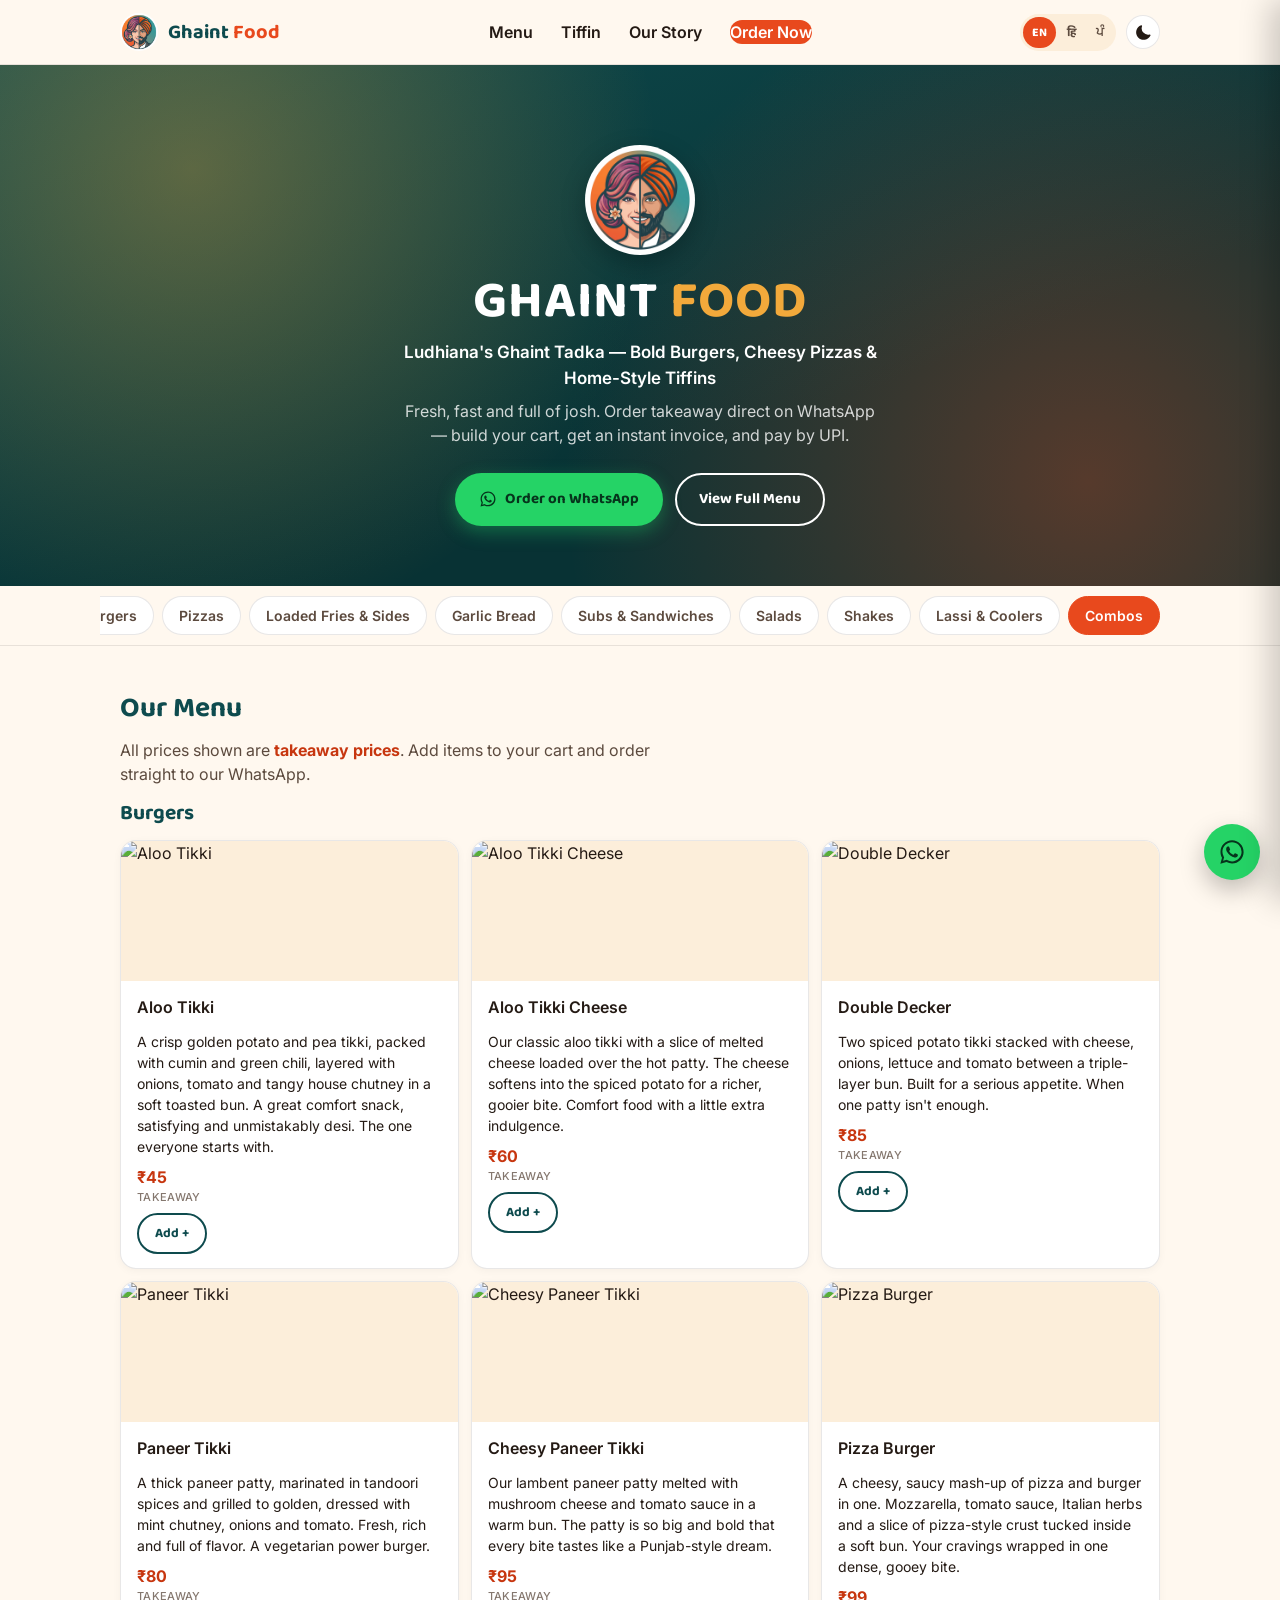
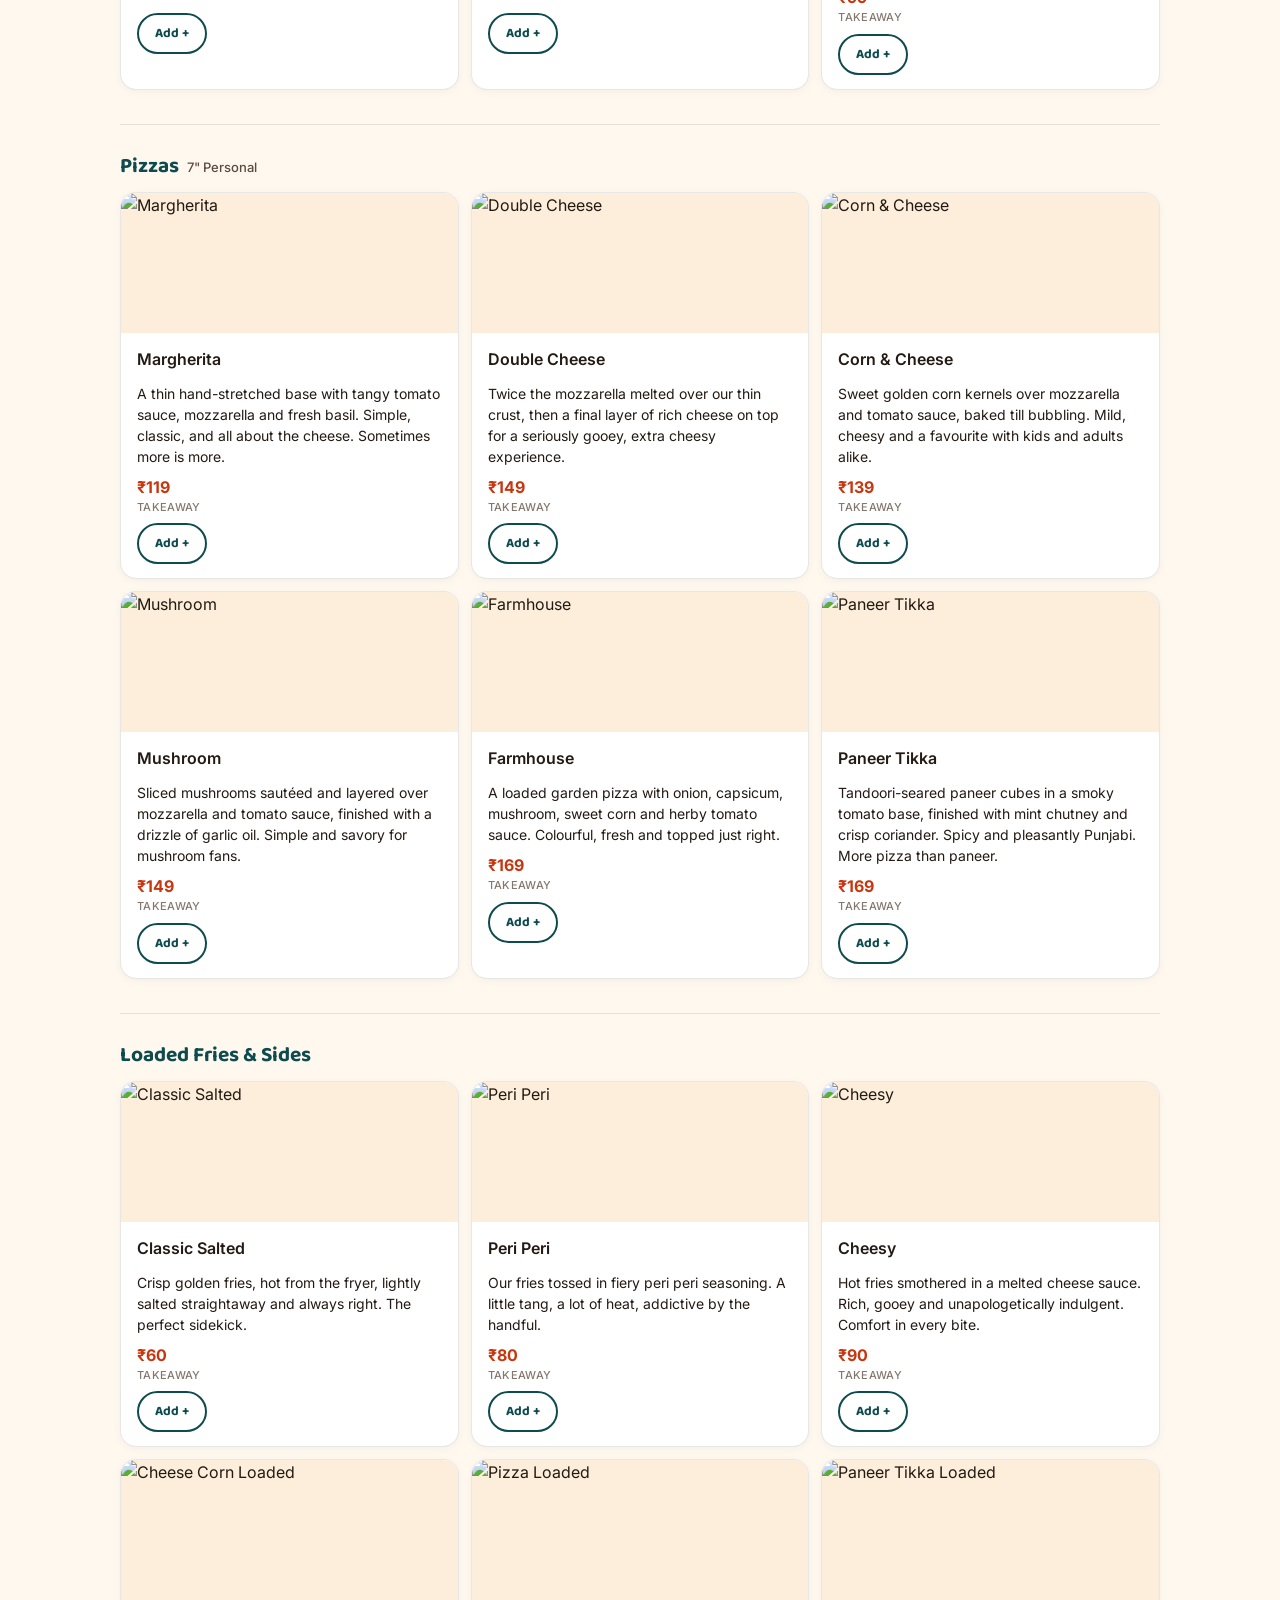
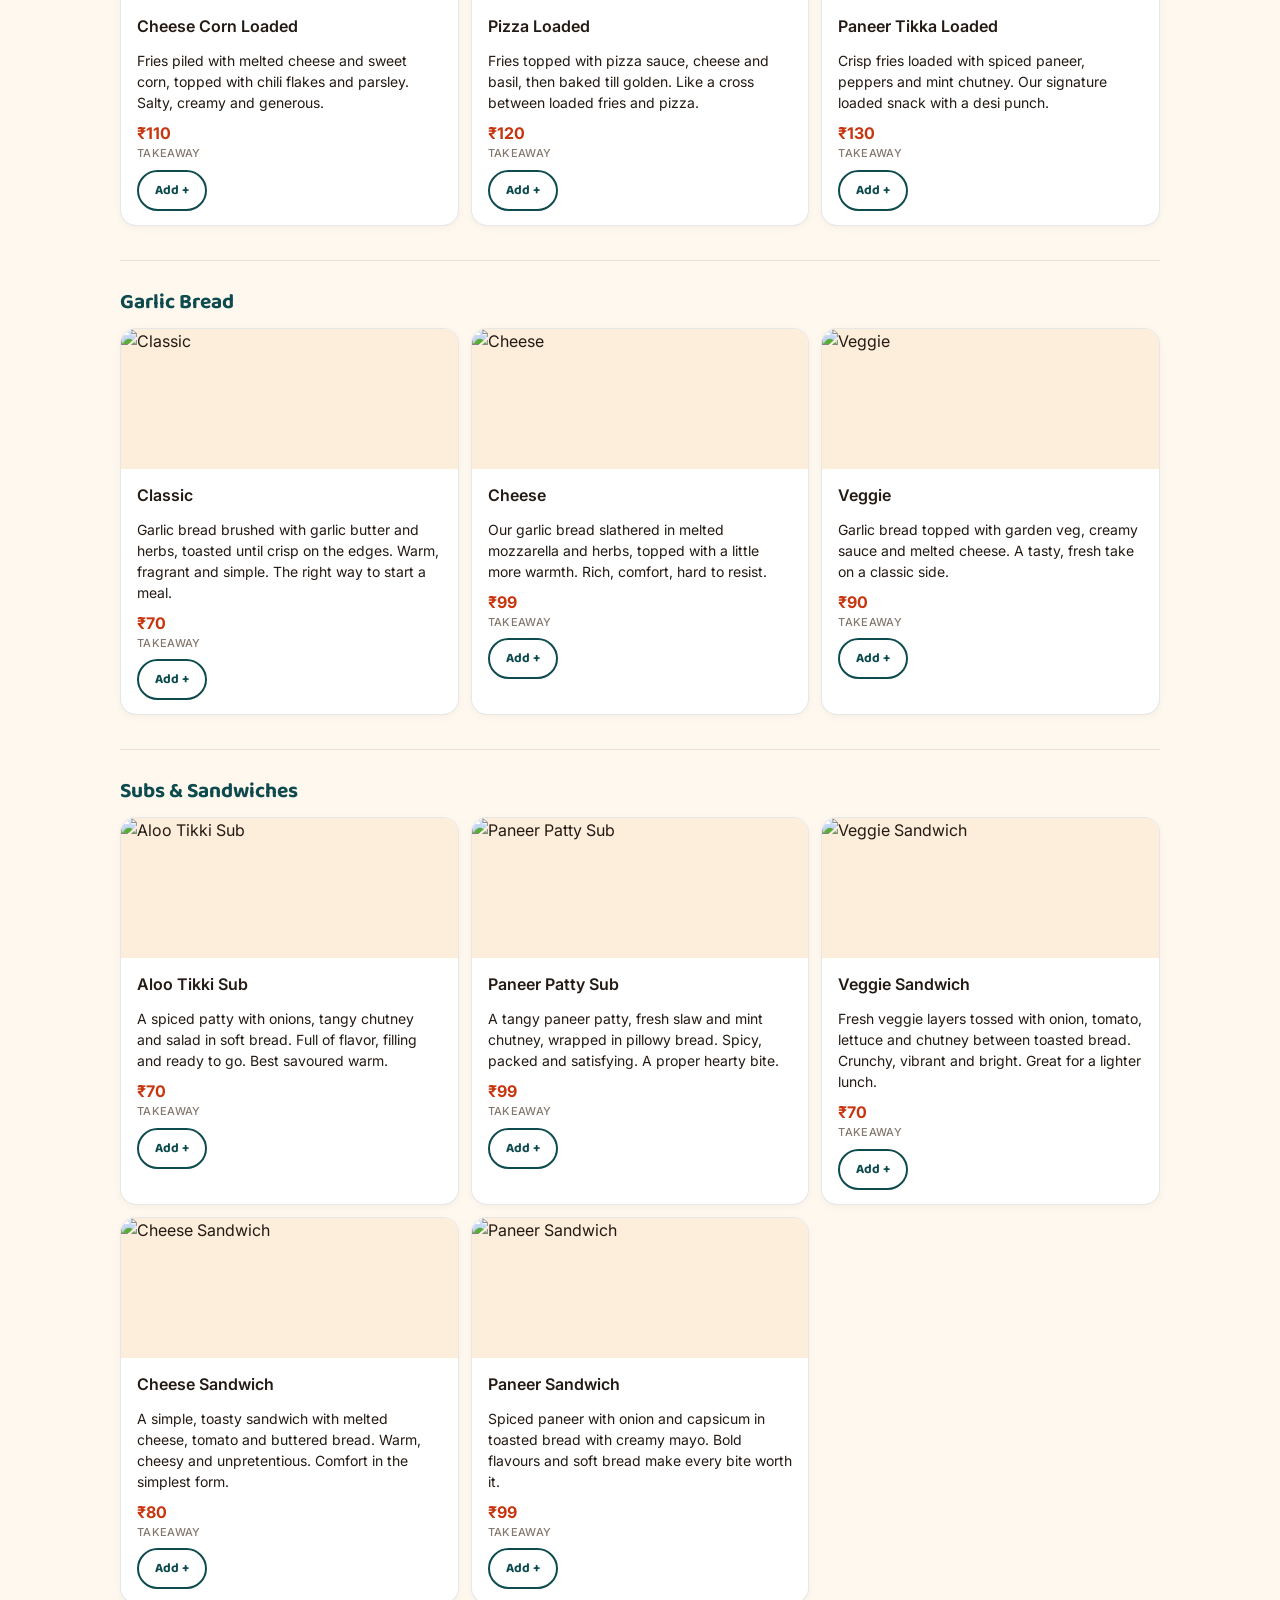
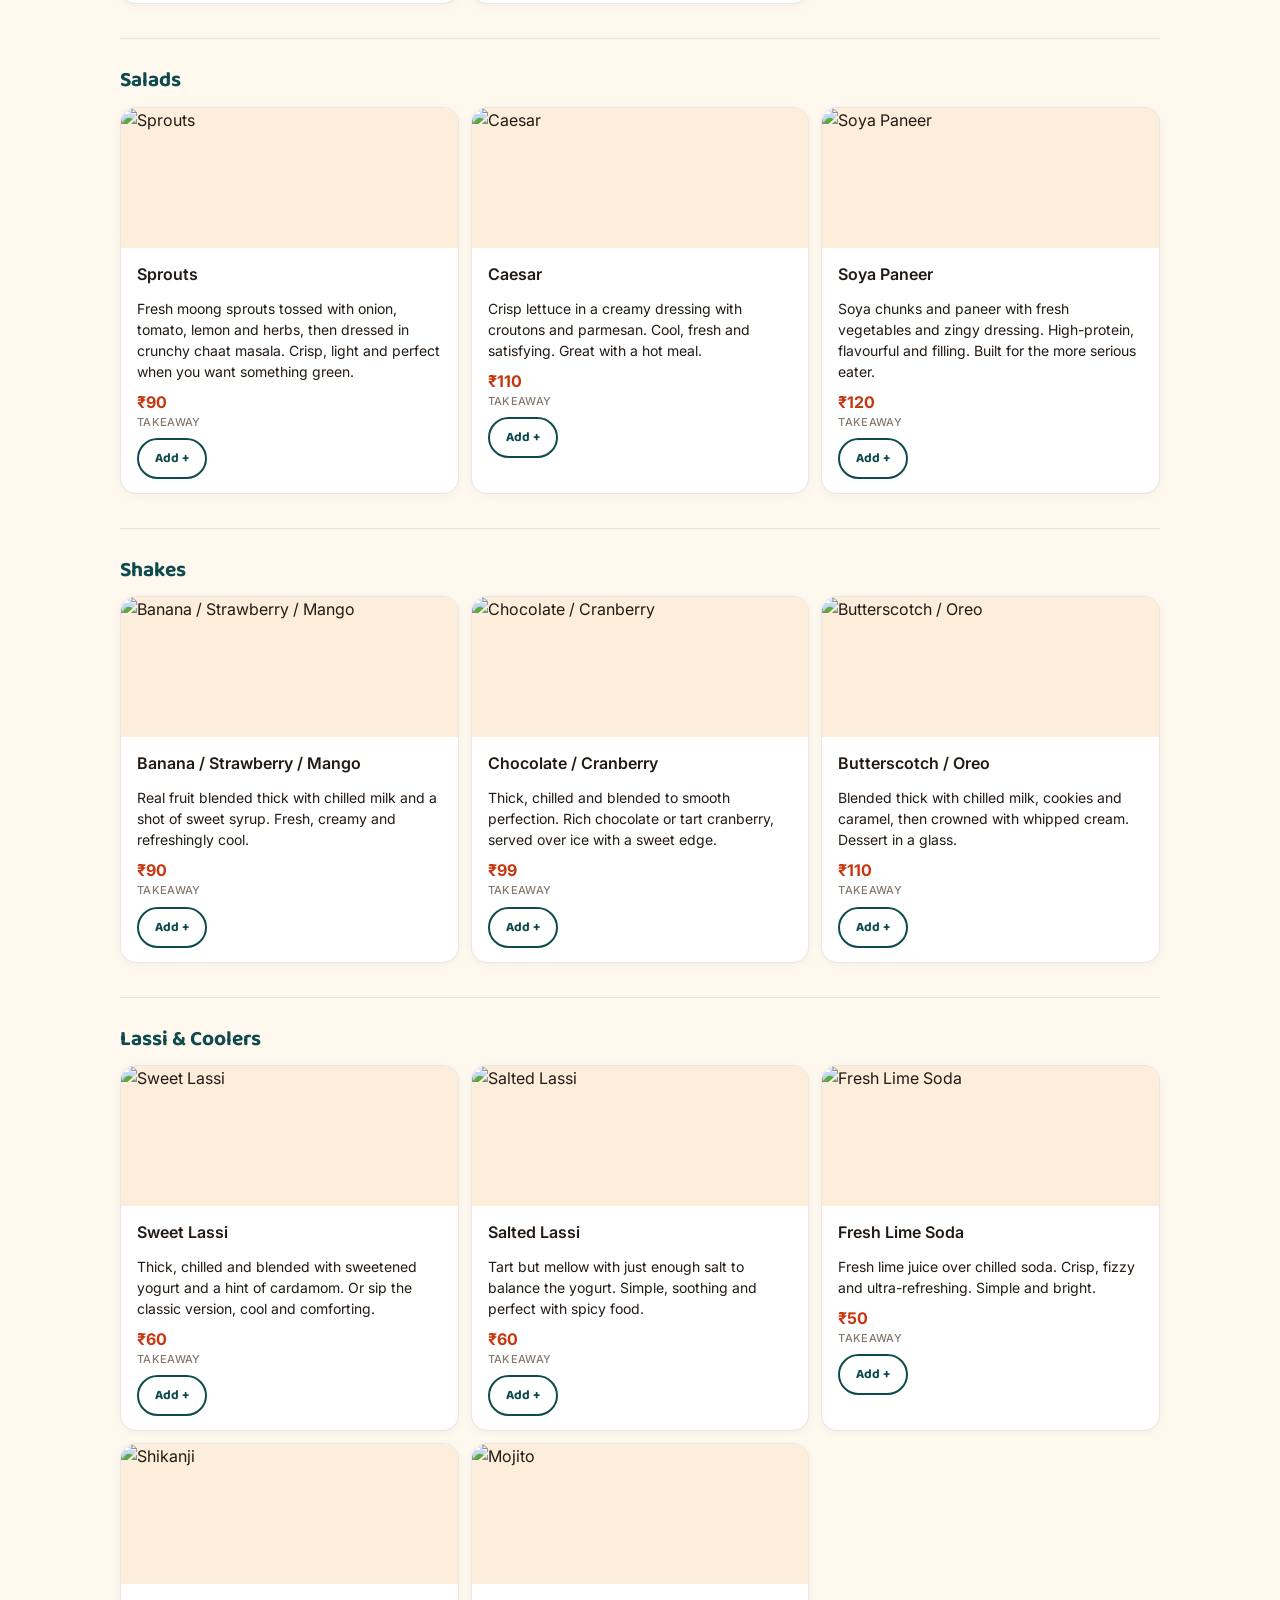
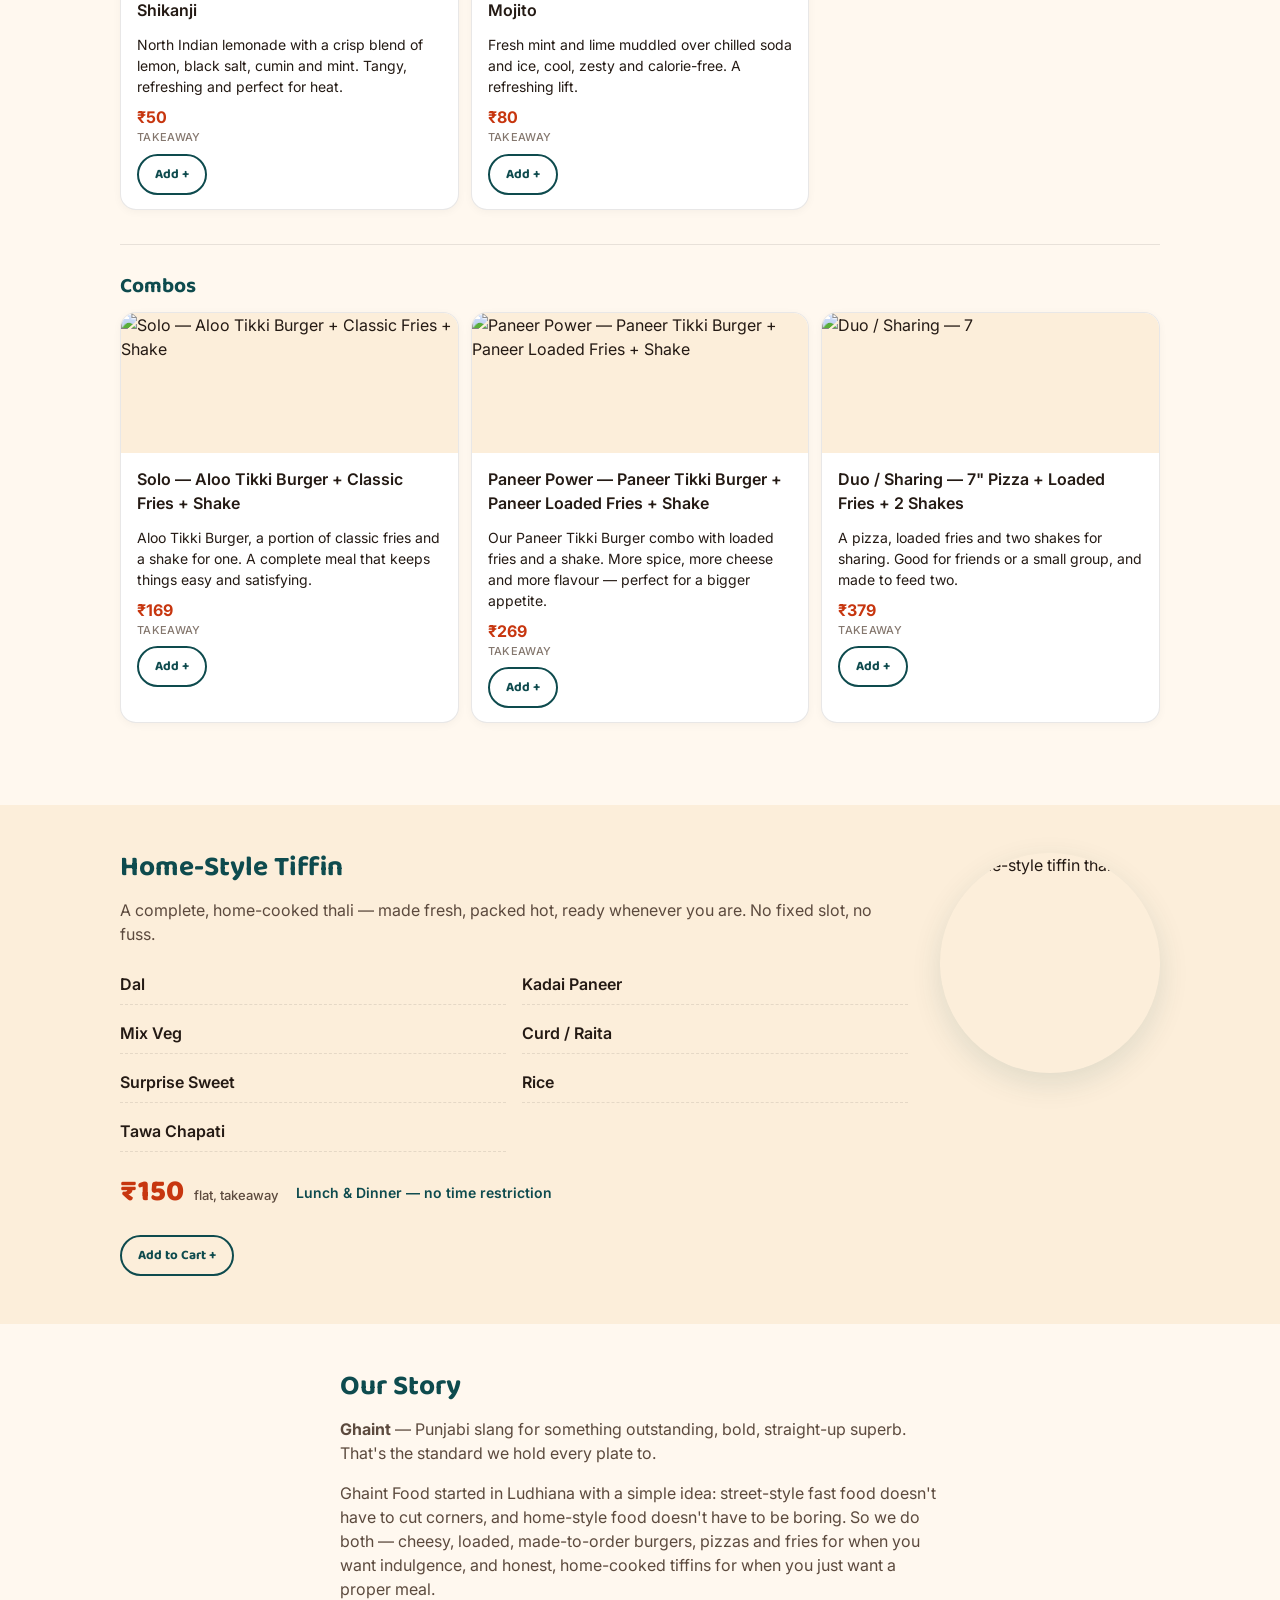
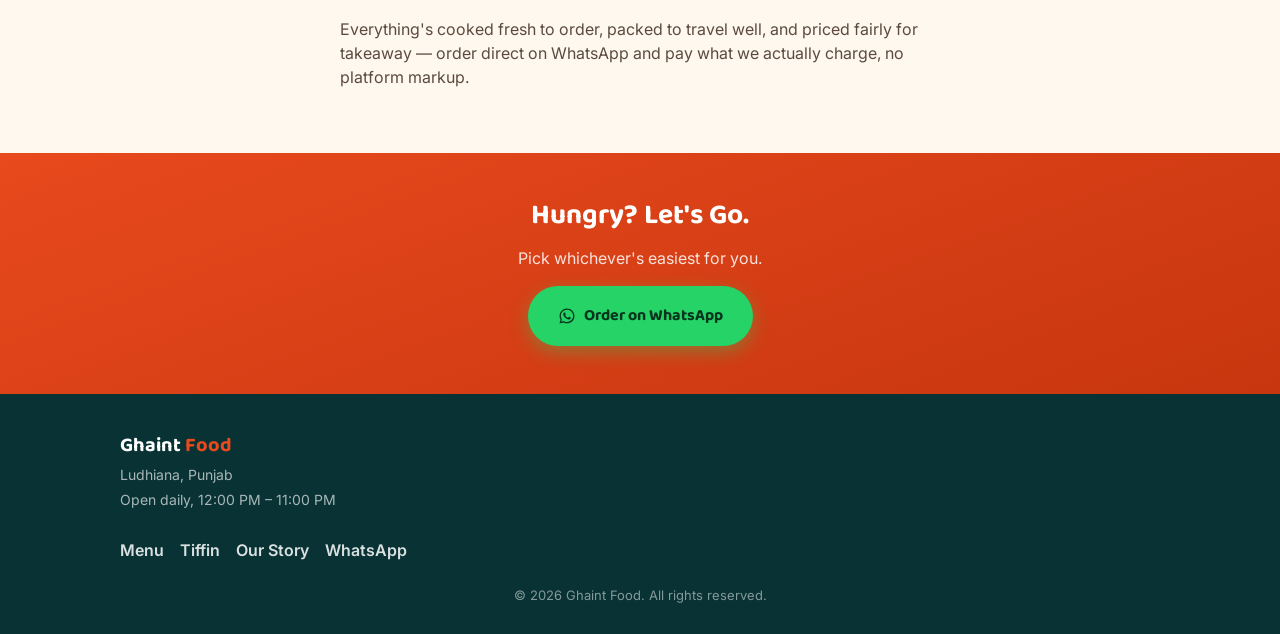
==== index.html @ 5a2b9688 "Update menu cards with descriptions and use logo.png for page logo/favicon" ====
<!DOCTYPE html>
<html lang="en">
<head>
<meta charset="UTF-8">
<meta name="viewport" content="width=device-width, initial-scale=1.0">
<title>Ghaint Food — Ludhiana's Ghaint Tadka | Burgers, Pizzas, Tiffins &amp; More</title>
<meta name="description" content="Ghaint Food, Ludhiana — bold burgers, cheesy pizzas, loaded fries and home-style tiffins. Order takeaway direct on WhatsApp.">
<meta name="theme-color" content="#0E4B4E">
<link rel="icon" type="image/png" href="assets/logo.png?v=20260704">
<link rel="shortcut icon" href="assets/logo.png?v=20260704">

<meta property="og:type" content="restaurant">
<meta property="og:title" content="Ghaint Food — Ludhiana's Ghaint Tadka">
<meta property="og:description" content="Bold burgers, cheesy pizzas, loaded fries &amp; home-style tiffins. Order takeaway direct on WhatsApp.">
<meta property="og:image" content="assets/logo.png">

<link rel="preconnect" href="https://fonts.googleapis.com">
<link rel="preconnect" href="https://fonts.gstatic.com" crossorigin>
<link href="https://fonts.googleapis.com/css2?family=Baloo+2:wght@500;700;800&family=Inter:wght@400;500;600;700&display=swap" rel="stylesheet">

<link rel="stylesheet" href="css/styles.css">

<script type="application/ld+json">
{
  "@context": "https://schema.org",
  "@type": "FastFoodRestaurant",
  "name": "Ghaint Food",
  "servesCuisine": ["Fast Food", "Indian", "Punjabi"],
  "priceRange": "₹₹",
  "telephone": "+919914829511",
  "address": {
    "@type": "PostalAddress",
    "addressLocality": "Ludhiana",
    "addressRegion": "Punjab",
    "addressCountry": "IN"
  }
}
</script>
</head>
<body>

<a class="skip-link" href="#main" data-i18n="skip_link">Skip to content</a>

<header class="site-header">
  <div class="container nav-inner">
    <a href="#top" class="brand js-logo">
      <img src="assets/logo.png" alt="Ghaint Food" class="brand-logo js-logo-img">
      <span class="brand-fallback">G</span>
      <span class="brand-name">Ghaint <em>Food</em></span>
    </a>

    <div class="site-actions">
      <div class="lang-switch" id="langSwitch" role="group" data-i18n-aria="lang_switch_aria" aria-label="Language">
        <button type="button" class="lang-btn" data-lang="en">EN</button>
        <button type="button" class="lang-btn" data-lang="hi">हि</button>
        <button type="button" class="lang-btn" data-lang="pa">ਪੰ</button>
      </div>
      <button type="button" class="theme-toggle" id="themeToggle" aria-label="Switch to dark theme" aria-pressed="false">
        <svg class="icon-sun" viewBox="0 0 24 24" aria-hidden="true"><path fill="currentColor" d="M12 4.5a1 1 0 0 1-1-1V2a1 1 0 1 1 2 0v1.5a1 1 0 0 1-1 1zm0 15a1 1 0 0 1 1 1V22a1 1 0 1 1-2 0v-1.5a1 1 0 0 1 1-1zm9-7.5a1 1 0 0 1-1 1h-1.5a1 1 0 1 1 0-2H20a1 1 0 0 1 1 1zM4.5 12a1 1 0 0 1-1 1H2a1 1 0 1 1 0-2h1.5a1 1 0 0 1 1 1zm13.02-6.53a1 1 0 0 1 0 1.41l-1.06 1.06a1 1 0 1 1-1.41-1.41l1.06-1.06a1 1 0 0 1 1.41 0zM8.46 17.46a1 1 0 0 1 0 1.42l-1.06 1.06a1 1 0 1 1-1.42-1.42l1.06-1.06a1 1 0 0 1 1.42 0zm9.06 1.42a1 1 0 0 1-1.42 0l-1.06-1.06a1 1 0 1 1 1.42-1.42l1.06 1.06a1 1 0 0 1 0 1.42zM7.4 6.53a1 1 0 0 1-1.41 0L4.93 5.47a1 1 0 0 1 1.41-1.41L7.4 5.11a1 1 0 0 1 0 1.42zM12 7a5 5 0 1 1 0 10 5 5 0 0 1 0-10z"/></svg>
        <svg class="icon-moon" viewBox="0 0 24 24" aria-hidden="true"><path fill="currentColor" d="M20.7 15.3a8.5 8.5 0 0 1-10-11 1 1 0 0 0-1.2-1.3A10 10 0 1 0 22 16.5a1 1 0 0 0-1.3-1.2z"/></svg>
      </button>
    </div>

    <button class="nav-toggle" id="navToggle" data-i18n-aria="aria_toggle_menu" aria-label="Toggle menu" aria-expanded="false" aria-controls="siteNav">
      <span></span><span></span><span></span>
    </button>

    <nav class="site-nav" id="siteNav">
      <a href="#menu" data-i18n="nav_menu">Menu</a>
      <a href="#tiffin" data-i18n="nav_tiffin">Tiffin</a>
      <a href="#about" data-i18n="nav_about">Our Story</a>
      <a href="#order" class="nav-cta" data-i18n="nav_order">Order Now</a>
    </nav>
  </div>
</header>

<main id="main">

  <section class="hero" id="top">
    <div class="hero-decor" aria-hidden="true"></div>
    <div class="container hero-inner">
      <div class="hero-logo js-logo">
        <img src="assets/logo.png" alt="Ghaint Food" class="js-logo-img">
        <span class="brand-fallback">G</span>
      </div>
      <h1>GHAINT <span>FOOD</span></h1>
      <p class="tagline" data-i18n="hero_tagline">Ludhiana's Ghaint Tadka — Bold Burgers, Cheesy Pizzas &amp; Home-Style Tiffins</p>
      <p class="hero-sub" data-i18n="hero_sub">Fresh, fast and full of josh. Order takeaway direct on WhatsApp — build your cart, get an instant invoice, and pay by UPI.</p>

      <div class="hero-ctas">
        <a class="btn btn-whatsapp" data-order="whatsapp" href="#">
          <svg viewBox="0 0 24 24" class="icon" aria-hidden="true"><path fill="currentColor" d="M12.04 2C6.58 2 2.13 6.45 2.13 11.91c0 1.75.46 3.45 1.32 4.95L2 22l5.29-1.39a9.9 9.9 0 0 0 4.75 1.21h.01c5.46 0 9.91-4.45 9.91-9.91C21.96 6.45 17.5 2 12.04 2zm0 18.06h-.01a8.2 8.2 0 0 1-4.18-1.14l-.3-.18-3.14.82.84-3.06-.2-.32a8.15 8.15 0 0 1-1.26-4.36c0-4.52 3.68-8.2 8.21-8.2 2.19 0 4.25.86 5.8 2.4a8.14 8.14 0 0 1 2.4 5.8c0 4.52-3.68 8.24-8.16 8.24zm4.5-6.14c-.25-.12-1.47-.72-1.7-.81-.23-.08-.39-.12-.56.13-.17.25-.64.81-.78.97-.14.17-.29.19-.53.06-.25-.12-1.04-.38-1.99-1.22-.73-.65-1.23-1.46-1.37-1.71-.14-.25-.02-.38.11-.51.11-.11.25-.29.37-.43.12-.15.16-.25.25-.42.08-.17.04-.31-.02-.44-.06-.12-.56-1.34-.76-1.83-.2-.48-.4-.42-.56-.42-.14-.01-.31-.01-.48-.01a.92.92 0 0 0-.67.31c-.23.25-.87.85-.87 2.08 0 1.22.89 2.4 1.02 2.57.12.17 1.75 2.67 4.24 3.75.59.25 1.05.4 1.41.52.59.19 1.13.16 1.55.1.47-.07 1.47-.6 1.68-1.18.21-.58.21-1.08.14-1.18-.06-.11-.23-.17-.48-.29z"/></svg>
          <span data-i18n="btn_order_whatsapp">Order on WhatsApp</span>
        </a>
        <a class="btn btn-outline" href="#menu" data-i18n="btn_view_menu">View Full Menu</a>
      </div>
    </div>
  </section>

  <nav class="category-nav" aria-label="Menu categories">
    <div class="container category-nav-inner" id="categoryChips"></div>
  </nav>

  <section class="menu-section" id="menu">
    <div class="container">
      <h2 class="section-title" data-i18n="menu_title">Our Menu</h2>
      <p class="section-sub" data-i18n-html="menu_sub_html">All prices shown are <strong>takeaway prices</strong>. Add items to your cart and order straight to our WhatsApp.</p>
      <div id="menuCategories"></div>
    </div>
  </section>

  <section class="tiffin-section" id="tiffin">
    <div class="container tiffin-inner">
      <div class="tiffin-copy">
        <h2 class="section-title" data-i18n="tiffin_title">Home-Style Tiffin</h2>
        <p data-i18n="tiffin_desc">A complete, home-cooked thali — made fresh, packed hot, ready whenever you are. No fixed slot, no fuss.</p>
        <ul class="tiffin-list" id="tiffinList"></ul>
        <div class="tiffin-meta">
          <div class="tiffin-price"><span id="tiffinPrice"></span> <small data-i18n="tiffin_flat_takeaway">flat, takeaway</small></div>
          <div class="tiffin-availability" id="tiffinAvailability"></div>
        </div>
        <div class="cart-controls" data-id="tiffin-thali">
          <button class="cart-add-btn" data-id="tiffin-thali" data-i18n="label_add_tiffin">Add to Cart +</button>
          <div class="cart-stepper" hidden>
            <button class="stepper-btn" data-action="dec" data-id="tiffin-thali" data-i18n-aria="aria_decrease" aria-label="Decrease quantity">−</button>
            <span class="stepper-qty" data-qty-for="tiffin-thali">0</span>
            <button class="stepper-btn" data-action="inc" data-id="tiffin-thali" data-i18n-aria="aria_increase" aria-label="Increase quantity">+</button>
          </div>
        </div>
      </div>
      <div class="tiffin-visual">
        <img src="" alt="Home-style tiffin thali" id="tiffinImage">
      </div>
    </div>
  </section>

  <section class="about-section" id="about">
    <div class="container about-inner">
      <h2 class="section-title" data-i18n="about_title">Our Story</h2>
      <p data-i18n-html="about_p1_html"><strong>Ghaint</strong> — Punjabi slang for something outstanding, bold, straight-up superb. That's the standard we hold every plate to.</p>
      <p data-i18n="about_p2">Ghaint Food started in Ludhiana with a simple idea: street-style fast food doesn't have to cut corners, and home-style food doesn't have to be boring. So we do both — cheesy, loaded, made-to-order burgers, pizzas and fries for when you want indulgence, and honest, home-cooked tiffins for when you just want a proper meal.</p>
      <p data-i18n="about_p3">Everything's cooked fresh to order, packed to travel well, and priced fairly for takeaway — order direct on WhatsApp and pay what we actually charge, no platform markup.</p>
    </div>
  </section>

  <section class="order-banner" id="order">
    <div class="container order-banner-inner">
      <h2 class="section-title light" data-i18n="order_banner_title">Hungry? Let's Go.</h2>
      <p data-i18n="order_banner_sub">Pick whichever's easiest for you.</p>
      <div class="order-buttons">
        <a class="btn btn-whatsapp btn-lg" data-order="whatsapp" href="#">
          <svg viewBox="0 0 24 24" class="icon" aria-hidden="true"><path fill="currentColor" d="M12.04 2C6.58 2 2.13 6.45 2.13 11.91c0 1.75.46 3.45 1.32 4.95L2 22l5.29-1.39a9.9 9.9 0 0 0 4.75 1.21h.01c5.46 0 9.91-4.45 9.91-9.91C21.96 6.45 17.5 2 12.04 2zm0 18.06h-.01a8.2 8.2 0 0 1-4.18-1.14l-.3-.18-3.14.82.84-3.06-.2-.32a8.15 8.15 0 0 1-1.26-4.36c0-4.52 3.68-8.2 8.21-8.2 2.19 0 4.25.86 5.8 2.4a8.14 8.14 0 0 1 2.4 5.8c0 4.52-3.68 8.24-8.16 8.24zm4.5-6.14c-.25-.12-1.47-.72-1.7-.81-.23-.08-.39-.12-.56.13-.17.25-.64.81-.78.97-.14.17-.29.19-.53.06-.25-.12-1.04-.38-1.99-1.22-.73-.65-1.23-1.46-1.37-1.71-.14-.25-.02-.38.11-.51.11-.11.25-.29.37-.43.12-.15.16-.25.25-.42.08-.17.04-.31-.02-.44-.06-.12-.56-1.34-.76-1.83-.2-.48-.4-.42-.56-.42-.14-.01-.31-.01-.48-.01a.92.92 0 0 0-.67.31c-.23.25-.87.85-.87 2.08 0 1.22.89 2.4 1.02 2.57.12.17 1.75 2.67 4.24 3.75.59.25 1.05.4 1.41.52.59.19 1.13.16 1.55.1.47-.07 1.47-.6 1.68-1.18.21-.58.21-1.08.14-1.18-.06-.11-.23-.17-.48-.29z"/></svg>
          <span data-i18n="btn_order_whatsapp">Order on WhatsApp</span>
        </a>
      </div>
    </div>
  </section>

</main>

<footer class="site-footer">
  <div class="container footer-inner">
    <div class="footer-brand">
      <span class="brand-name">Ghaint <em>Food</em></span>
      <p>Ludhiana, Punjab <!-- TODO: add exact address --></p>
      <p data-i18n="footer_hours">Open daily, 12:00 PM – 11:00 PM <!-- TODO: confirm hours --></p>
    </div>
    <div class="footer-links">
      <a href="#menu" data-i18n="nav_menu">Menu</a>
      <a href="#tiffin" data-i18n="nav_tiffin">Tiffin</a>
      <a href="#about" data-i18n="nav_about">Our Story</a>
      <a data-order="whatsapp" href="#">WhatsApp</a>
    </div>
  </div>
  <p class="footer-copy">© <span id="year"></span> Ghaint Food. <span data-i18n="footer_copy_rights">All rights reserved.</span></p>
</footer>

<a class="fab-whatsapp" data-order="whatsapp" href="#" data-i18n-aria="btn_order_whatsapp" aria-label="Order on WhatsApp">
  <svg viewBox="0 0 24 24" class="icon" aria-hidden="true"><path fill="currentColor" d="M12.04 2C6.58 2 2.13 6.45 2.13 11.91c0 1.75.46 3.45 1.32 4.95L2 22l5.29-1.39a9.9 9.9 0 0 0 4.75 1.21h.01c5.46 0 9.91-4.45 9.91-9.91C21.96 6.45 17.5 2 12.04 2zm0 18.06h-.01a8.2 8.2 0 0 1-4.18-1.14l-.3-.18-3.14.82.84-3.06-.2-.32a8.15 8.15 0 0 1-1.26-4.36c0-4.52 3.68-8.2 8.21-8.2 2.19 0 4.25.86 5.8 2.4a8.14 8.14 0 0 1 2.4 5.8c0 4.52-3.68 8.24-8.16 8.24zm4.5-6.14c-.25-.12-1.47-.72-1.7-.81-.23-.08-.39-.12-.56.13-.17.25-.64.81-.78.97-.14.17-.29.19-.53.06-.25-.12-1.04-.38-1.99-1.22-.73-.65-1.23-1.46-1.37-1.71-.14-.25-.02-.38.11-.51.11-.11.25-.29.37-.43.12-.15.16-.25.25-.42.08-.17.04-.31-.02-.44-.06-.12-.56-1.34-.76-1.83-.2-.48-.4-.42-.56-.42-.14-.01-.31-.01-.48-.01a.92.92 0 0 0-.67.31c-.23.25-.87.85-.87 2.08 0 1.22.89 2.4 1.02 2.57.12.17 1.75 2.67 4.24 3.75.59.25 1.05.4 1.41.52.59.19 1.13.16 1.55.1.47-.07 1.47-.6 1.68-1.18.21-.58.21-1.08.14-1.18-.06-.11-.23-.17-.48-.29z"/></svg>
</a>

<button class="cart-fab" id="cartFab" hidden data-i18n-aria="aria_view_cart" aria-label="View your cart">
  <svg viewBox="0 0 24 24" class="icon" aria-hidden="true"><path fill="currentColor" d="M7 4h-2a1 1 0 0 0 0 2h1.2l2.24 9.6A2 2 0 0 0 10.4 17h7.2a2 2 0 0 0 1.96-1.6l1.36-6.8a1 1 0 0 0-.98-1.2H7.44l-.34-1.44A1 1 0 0 0 6.13 5H5m5 15a1.5 1.5 0 1 1 0-3 1.5 1.5 0 0 1 0 3zm7 0a1.5 1.5 0 1 1 0-3 1.5 1.5 0 0 1 0 3z"/></svg>
  <span class="cart-fab-badge" id="cartFabBadge">0</span>
</button>

<div class="cart-overlay" id="cartOverlay" hidden></div>
<aside class="cart-drawer" id="cartDrawer" aria-hidden="true" data-i18n-aria="cart_title" aria-label="Your order">
  <div class="cart-drawer-header">
    <h3 data-i18n="cart_title">Your Order</h3>
    <button class="cart-close" id="cartClose" data-i18n-aria="aria_close_cart" aria-label="Close cart">&times;</button>
  </div>
  <div class="cart-drawer-body" id="cartItems">
    <p class="cart-empty" id="cartEmpty" data-i18n="cart_empty">Your cart is empty. Add items from the menu to get started.</p>
  </div>
  <div class="cart-drawer-footer">
    <div class="cart-total-row"><span data-i18n="cart_total_label">Total Payable</span><strong id="cartTotal">₹0</strong></div>
    <a class="btn btn-whatsapp btn-lg" id="cartWhatsappBtn" href="#" target="_blank" rel="noopener" data-i18n="cart_send_whatsapp">Send Order on WhatsApp</a>
    <a class="btn btn-upi btn-lg" id="cartUpiBtn" href="#">Pay via UPI</a>
    <p class="cart-note" data-i18n="cart_note">After sending your order on WhatsApp, tap "Pay via UPI" to complete payment for the exact amount, then send us a screenshot of the payment confirmation in the same chat.</p>
  </div>
</aside>

<script src="js/i18n.js"></script>
<script src="js/menu-data.js"></script>
<script src="js/main.js"></script>
</body>
</html>
---- css/styles.css ----
:root {
  --bg: #FFF8EF;
  --bg-alt: #FCEEDA;
  --surface: #FFFFFF;
  --ink: #241A14;
  --ink-soft: #5C4A3E;
  --teal: #0E4B4E;
  --teal-dark: #083234;
  --teal-light: #1E7C7F;
  --chili: #E8491D;
  --chili-dark: #C7360F;
  --gold: #F2A93B;
  --border: rgba(36, 26, 20, 0.1);
  --shadow: 0 10px 30px rgba(14, 75, 78, 0.12);
  --radius: 16px;
  --font-display: "Baloo 2", system-ui, sans-serif;
  --font-body: "Inter", system-ui, sans-serif;

  /* Fixed brand colors that must never shift between themes (hero/order-banner gradients, header scrim). */
  --header-bg: rgba(255, 248, 239, 0.92);
  --hero-from: #0E4B4E;
  --order-banner-end: #C7360F;
  --card-shadow: 0 2px 8px rgba(36, 26, 20, 0.04);
}

/* Dark theme: follows system preference by default, or the visitor's explicit toggle (saved in a cookie). */
@media (prefers-color-scheme: dark) {
  :root:not([data-theme="light"]) {
    --bg: #14100B;
    --bg-alt: #1D1712;
    --surface: #221B15;
    --ink: #F3EAE0;
    --ink-soft: #C9BBAA;
    --teal: #4FC3C6;
    --chili-dark: #FF7A4D;
    --border: rgba(255, 255, 255, 0.14);
    --shadow: 0 10px 30px rgba(0, 0, 0, 0.5);
    --header-bg: rgba(20, 16, 11, 0.88);
    --card-shadow: 0 2px 8px rgba(0, 0, 0, 0.35);
  }
}
:root[data-theme="dark"] {
  --bg: #14100B;
  --bg-alt: #1D1712;
  --surface: #221B15;
  --ink: #F3EAE0;
  --ink-soft: #C9BBAA;
  --teal: #4FC3C6;
  --chili-dark: #FF7A4D;
  --border: rgba(255, 255, 255, 0.14);
  --shadow: 0 10px 30px rgba(0, 0, 0, 0.5);
  --header-bg: rgba(20, 16, 11, 0.88);
  --card-shadow: 0 2px 8px rgba(0, 0, 0, 0.35);
}

* { box-sizing: border-box; }
html { scroll-behavior: smooth; }
body {
  margin: 0;
  background: var(--bg);
  color: var(--ink);
  font-family: var(--font-body);
  line-height: 1.5;
  -webkit-font-smoothing: antialiased;
}
h1, h2, h3 { font-family: var(--font-display); margin: 0 0 .5em; line-height: 1.1; }
p { margin: 0 0 1em; color: var(--ink-soft); }
a { color: inherit; text-decoration: none; }
ul { padding: 0; margin: 0; list-style: none; }
img { max-width: 100%; display: block; }

.container {
  width: 100%;
  max-width: 1080px;
  margin: 0 auto;
  padding: 0 20px;
}

.skip-link {
  position: absolute;
  left: -999px;
  top: 0;
  background: var(--teal);
  color: #fff;
  padding: 10px 16px;
  z-index: 999;
}
.skip-link:focus { left: 12px; top: 12px; }

/* Buttons */
.btn {
  display: inline-flex;
  align-items: center;
  gap: 8px;
  justify-content: center;
  padding: 13px 22px;
  border-radius: 999px;
  font-family: var(--font-display);
  font-weight: 700;
  font-size: 15px;
  white-space: nowrap;
  border: 2px solid transparent;
  transition: transform .15s ease, box-shadow .15s ease, opacity .15s ease;
}
.btn:active { transform: scale(0.97); }
.btn .icon { width: 18px; height: 18px; }
.btn-whatsapp { background: #25D366; color: #06341c; box-shadow: 0 6px 18px rgba(37, 211, 102, 0.35); }
.btn-outline { background: transparent; border-color: var(--surface); color: var(--surface); }
.btn-upi { background: var(--gold); color: var(--teal-dark); box-shadow: 0 6px 18px rgba(242, 169, 59, 0.35); }
.btn-lg { padding: 16px 28px; font-size: 16px; }
.btn.is-disabled { opacity: .5; cursor: not-allowed; pointer-events: none; }

/* Header */
.site-header {
  position: sticky;
  top: 0;
  z-index: 50;
  background: var(--header-bg);
  backdrop-filter: blur(6px);
  border-bottom: 1px solid var(--border);
}
.nav-inner {
  display: flex;
  align-items: center;
  justify-content: space-between;
  height: 64px;
}
.brand { display: flex; align-items: center; gap: 10px; }
.brand-logo { width: 38px; height: 38px; border-radius: 50%; object-fit: cover; }
.brand-fallback {
  display: none;
  width: 38px; height: 38px;
  border-radius: 50%;
  background: linear-gradient(135deg, var(--chili) 50%, var(--teal) 50%);
  color: #fff;
  font-family: var(--font-display);
  font-weight: 700;
  align-items: center;
  justify-content: center;
}
.js-logo.logo-fallback .brand-logo,
.js-logo.logo-fallback img { display: none; }
.js-logo.logo-fallback .brand-fallback { display: flex; }
.brand-name { font-family: var(--font-display); font-weight: 700; font-size: 20px; color: var(--teal); }
.brand-name em { font-style: normal; color: var(--chili); }

.nav-toggle {
  display: flex;
  flex-direction: column;
  gap: 5px;
  background: none;
  border: none;
  padding: 6px;
  cursor: pointer;
}
.nav-toggle span { width: 24px; height: 2px; background: var(--ink); border-radius: 2px; }

/* Header actions: language switch + theme toggle */
.site-actions { display: flex; align-items: center; gap: 10px; }

.lang-switch { display: flex; gap: 2px; background: var(--bg-alt); border-radius: 999px; padding: 3px; }
.lang-btn {
  border: none;
  background: transparent;
  color: var(--ink-soft);
  font-family: var(--font-display);
  font-weight: 700;
  font-size: 12px;
  padding: 6px 9px;
  border-radius: 999px;
  cursor: pointer;
}
.lang-btn.is-active { background: var(--chili); color: #fff; }

.theme-toggle {
  width: 34px;
  height: 34px;
  flex-shrink: 0;
  border-radius: 50%;
  border: 1px solid var(--border);
  background: var(--surface);
  color: var(--ink);
  display: flex;
  align-items: center;
  justify-content: center;
  cursor: pointer;
  padding: 0;
}
.theme-toggle .icon-sun,
.theme-toggle .icon-moon { width: 18px; height: 18px; }
.theme-toggle .icon-sun { display: none; }
.theme-toggle .icon-moon { display: block; }
:root[data-theme="dark"] .theme-toggle .icon-sun { display: block; }
:root[data-theme="dark"] .theme-toggle .icon-moon { display: none; }
@media (prefers-color-scheme: dark) {
  :root:not([data-theme="light"]) .theme-toggle .icon-sun { display: block; }
  :root:not([data-theme="light"]) .theme-toggle .icon-moon { display: none; }
}

.site-nav {
  position: fixed;
  top: 64px;
  left: 0;
  right: 0;
  background: var(--surface);
  display: flex;
  flex-direction: column;
  padding: 10px 20px 20px;
  gap: 4px;
  transform: translateY(-8px);
  opacity: 0;
  pointer-events: none;
  transition: opacity .18s ease, transform .18s ease;
  border-bottom: 1px solid var(--border);
}
.site-nav.is-open { opacity: 1; transform: translateY(0); pointer-events: auto; }
.site-nav a { padding: 12px 6px; font-weight: 600; border-bottom: 1px solid var(--border); }
.site-nav a:last-child { border-bottom: none; }
.nav-cta { color: var(--chili) !important; }

/* Hero */
.hero {
  position: relative;
  overflow: hidden;
  background: linear-gradient(160deg, var(--hero-from) 0%, var(--teal-dark) 65%);
  color: #fff;
  padding: 56px 0 44px;
  text-align: center;
}
.hero-decor {
  position: absolute;
  inset: 0;
  background:
    radial-gradient(circle at 15% 20%, rgba(242, 169, 59, 0.35), transparent 40%),
    radial-gradient(circle at 85% 80%, rgba(232, 73, 29, 0.35), transparent 45%);
  pointer-events: none;
}
.hero-inner { position: relative; display: flex; flex-direction: column; align-items: center; }
.hero-logo { width: 110px; height: 110px; margin-bottom: 18px; }
.hero-logo img, .hero-logo .brand-fallback { width: 110px; height: 110px; border-radius: 50%; box-shadow: 0 8px 24px rgba(0,0,0,0.25); }
.hero-logo .brand-fallback { display: none; font-size: 44px; }
.hero-logo.logo-fallback img { display: none; }
.hero-logo.logo-fallback .brand-fallback { display: flex; align-items: center; justify-content: center; }

.hero h1 {
  font-size: 42px;
  letter-spacing: 1px;
  margin-bottom: 10px;
}
.hero h1 span { color: var(--gold); }
.tagline { color: #fff; font-size: 17px; font-weight: 600; max-width: 520px; margin: 0 auto 8px; }
.hero-sub { color: rgba(255,255,255,0.8); max-width: 480px; margin: 0 auto 26px; }
.hero-ctas { display: flex; flex-direction: column; gap: 12px; width: 100%; max-width: 340px; }

/* Category nav */
.category-nav {
  position: sticky;
  top: 64px;
  z-index: 40;
  background: var(--bg);
  border-bottom: 1px solid var(--border);
  padding: 10px 0;
}
.category-nav-inner {
  display: flex;
  gap: 8px;
  overflow-x: auto;
  scrollbar-width: none;
}
.category-nav-inner::-webkit-scrollbar { display: none; }
.chip {
  flex: 0 0 auto;
  padding: 8px 16px;
  border-radius: 999px;
  background: var(--surface);
  border: 1px solid var(--border);
  font-weight: 600;
  font-size: 14px;
  color: var(--ink-soft);
}
.chip.is-active { background: var(--chili); color: #fff; border-color: var(--chili); }

/* Sections */
.section-title { font-size: 28px; color: var(--teal); }
.section-title.light { color: #fff; }
.section-sub { max-width: 560px; }
.section-sub strong { color: var(--chili-dark); }
.section-sub span { color: var(--teal); }

.menu-section { padding: 48px 0; }
.menu-category { margin-bottom: 34px; }
.menu-category h3 { font-size: 21px; color: var(--teal); display: flex; align-items: baseline; gap: 8px; }
.category-note { font-family: var(--font-body); font-size: 13px; font-weight: 500; color: var(--ink-soft); }
.menu-divider { border: none; border-top: 1px solid var(--border); margin: 30px 0; }

.menu-grid { display: grid; grid-template-columns: 1fr; gap: 12px; margin-top: 14px; }
.menu-card {
  background: var(--surface);
  border: 1px solid var(--border);
  border-radius: var(--radius);
  overflow: hidden;
  display: flex;
  flex-direction: column;
  box-shadow: var(--card-shadow);
}
.menu-card-img { width: 100%; height: 140px; object-fit: cover; background: var(--bg-alt); }
.menu-card-body { padding: 14px 16px; display: flex; flex-direction: column; gap: 8px; }
.menu-card-name { font-weight: 600; }
.menu-card-description { color: var(--ink-muted); font-size: 14px; line-height: 1.5; margin-top: 4px; }
.menu-card-price { color: var(--chili-dark); font-weight: 700; }
.menu-card-price small { display: block; font-weight: 500; font-size: 11px; text-transform: uppercase; letter-spacing: .03em; opacity: .75; color: var(--ink-soft); }

/* Cart add / stepper controls (used on menu cards, tiffin, and the cart drawer) */
.cart-add-btn {
  border: 2px solid var(--teal);
  background: transparent;
  color: var(--teal);
  font-family: var(--font-display);
  font-weight: 700;
  border-radius: 999px;
  padding: 8px 16px;
  cursor: pointer;
  align-self: flex-start;
}
.cart-add-btn:hover { background: var(--teal); color: #fff; }
.cart-stepper[hidden] { display: none; }
.cart-stepper {
  display: inline-flex;
  align-items: center;
  gap: 12px;
  background: var(--bg-alt);
  border-radius: 999px;
  padding: 4px 6px;
  align-self: flex-start;
}
.stepper-btn {
  width: 28px;
  height: 28px;
  border-radius: 50%;
  border: none;
  background: var(--teal);
  color: #fff;
  font-size: 16px;
  font-weight: 700;
  cursor: pointer;
  display: flex;
  align-items: center;
  justify-content: center;
}
.stepper-qty { font-weight: 700; min-width: 16px; text-align: center; }

/* Tiffin */
.tiffin-section { background: var(--bg-alt); padding: 48px 0; }
.tiffin-inner { display: flex; flex-direction: column; gap: 32px; align-items: center; }
.tiffin-list { display: grid; grid-template-columns: 1fr 1fr; gap: 8px 16px; margin: 18px 0; }
.tiffin-list li { padding: 8px 0; border-bottom: 1px dashed var(--border); font-weight: 600; }
.tiffin-meta { display: flex; align-items: center; gap: 18px; margin-bottom: 20px; }
.tiffin-price { font-family: var(--font-display); font-size: 30px; font-weight: 800; color: var(--chili-dark); }
.tiffin-price small { font-family: var(--font-body); font-size: 13px; font-weight: 500; color: var(--ink-soft); margin-left: 4px; }
.tiffin-availability { font-weight: 600; color: var(--teal); font-size: 14px; }
.tiffin-copy .cart-controls { margin-top: 4px; }

.tiffin-visual { width: 220px; height: 220px; flex-shrink: 0; border-radius: 50%; overflow: hidden; box-shadow: var(--shadow); }
.tiffin-visual img { width: 100%; height: 100%; object-fit: cover; }

/* About */
.about-section { padding: 48px 0; }
.about-inner { max-width: 640px; }
.about-inner p { font-size: 16px; }

/* Order banner */
.order-banner { background: linear-gradient(160deg, var(--chili) 0%, var(--order-banner-end) 100%); color: #fff; padding: 48px 0; text-align: center; }
.order-banner p { color: rgba(255,255,255,0.85); }
.order-buttons { display: flex; flex-direction: column; gap: 12px; align-items: center; }
.order-buttons .btn { width: 100%; max-width: 320px; }

/* Footer */
.site-footer { background: var(--teal-dark); color: rgba(255,255,255,0.85); padding: 36px 0 16px; }
.footer-inner { display: flex; flex-direction: column; gap: 24px; }
.footer-brand .brand-name { color: #fff; }
.footer-brand p { color: rgba(255,255,255,0.65); margin: 4px 0; font-size: 14px; }
.footer-links { display: flex; flex-wrap: wrap; gap: 16px; font-weight: 600; }
.footer-copy { text-align: center; font-size: 13px; color: rgba(255,255,255,0.5); margin-top: 24px; }

/* Floating WhatsApp button */
.fab-whatsapp {
  position: fixed;
  bottom: 20px;
  right: 20px;
  width: 56px;
  height: 56px;
  border-radius: 50%;
  background: #25D366;
  color: #06341c;
  display: flex;
  align-items: center;
  justify-content: center;
  box-shadow: 0 10px 24px rgba(0,0,0,0.25);
  z-index: 60;
}
.fab-whatsapp .icon { width: 28px; height: 28px; }

/* Cart floating button */
.cart-fab[hidden] { display: none; }
.cart-fab {
  position: fixed;
  bottom: 88px;
  right: 20px;
  width: 56px;
  height: 56px;
  border-radius: 50%;
  background: var(--chili);
  color: #fff;
  border: none;
  display: flex;
  align-items: center;
  justify-content: center;
  box-shadow: 0 10px 24px rgba(0,0,0,0.25);
  z-index: 60;
  cursor: pointer;
}
.cart-fab .icon { width: 26px; height: 26px; }
.cart-fab-badge {
  position: absolute;
  top: -4px;
  right: -4px;
  background: var(--gold);
  color: var(--teal-dark);
  font-family: var(--font-display);
  font-weight: 800;
  font-size: 12px;
  min-width: 20px;
  height: 20px;
  border-radius: 999px;
  display: flex;
  align-items: center;
  justify-content: center;
  padding: 0 4px;
  border: 2px solid var(--bg);
}

/* Cart drawer */
.cart-overlay {
  position: fixed;
  inset: 0;
  background: rgba(8, 50, 52, 0.55);
  z-index: 70;
}
.cart-drawer {
  position: fixed;
  top: 0;
  right: 0;
  bottom: 0;
  width: 100%;
  max-width: 400px;
  background: var(--surface);
  z-index: 80;
  display: flex;
  flex-direction: column;
  transform: translateX(100%);
  transition: transform .25s ease;
  box-shadow: -10px 0 30px rgba(0,0,0,0.2);
}
.cart-drawer.is-open { transform: translateX(0); }
.cart-drawer-header {
  display: flex;
  align-items: center;
  justify-content: space-between;
  padding: 18px 20px;
  border-bottom: 1px solid var(--border);
}
.cart-drawer-header h3 { margin: 0; color: var(--teal); }
.cart-close {
  background: none;
  border: none;
  font-size: 26px;
  line-height: 1;
  cursor: pointer;
  color: var(--ink-soft);
  padding: 4px 8px;
}
.cart-drawer-body { flex: 1; overflow-y: auto; padding: 12px 20px; }
.cart-empty { color: var(--ink-soft); text-align: center; margin-top: 24px; }
.cart-row {
  display: grid;
  grid-template-columns: 1fr auto auto auto;
  align-items: center;
  gap: 10px;
  padding: 12px 0;
  border-bottom: 1px solid var(--border);
}
.cart-row-name { font-weight: 600; font-size: 14px; }
.cart-row-unit { font-size: 12px; color: var(--ink-soft); }
.cart-row-total { font-weight: 700; color: var(--chili-dark); font-size: 14px; }
.cart-row-remove {
  background: none;
  border: none;
  font-size: 20px;
  line-height: 1;
  color: var(--ink-soft);
  cursor: pointer;
  padding: 4px;
}
.cart-drawer-footer { padding: 16px 20px 20px; border-top: 1px solid var(--border); display: flex; flex-direction: column; gap: 10px; }
.cart-total-row { display: flex; justify-content: space-between; align-items: baseline; font-family: var(--font-display); }
.cart-total-row strong { font-size: 22px; color: var(--chili-dark); }
.cart-drawer-footer .btn { width: 100%; }
.cart-note { font-size: 12px; margin: 0; color: var(--ink-soft); }

/* Tablet+ */
@media (min-width: 640px) {
  .hero-ctas, .order-buttons .btn { max-width: none; width: auto; }
  .hero-ctas { flex-direction: row; }
  .hero h1 { font-size: 52px; }
  .menu-grid { grid-template-columns: 1fr 1fr; }
  .order-buttons { flex-direction: row; justify-content: center; }
  .tiffin-inner { flex-direction: row; align-items: flex-start; text-align: left; }
  .about-inner { text-align: left; }
}

/* Desktop */
@media (min-width: 1024px) {
  .nav-toggle { display: none; }
  .site-nav {
    position: static;
    flex-direction: row;
    align-items: center;
    padding: 0;
    background: transparent;
    opacity: 1;
    transform: none;
    pointer-events: auto;
    border-bottom: none;
    gap: 28px;
  }
  .site-nav a { border-bottom: none; padding: 0; }
  .nav-cta {
    background: var(--chili);
    color: #fff !important;
    padding: 10px 20px;
    border-radius: 999px;
  }
  .site-nav { order: 1; }
  .site-actions { order: 2; }
  .menu-grid { grid-template-columns: 1fr 1fr 1fr; }
  .hero { padding: 80px 0 60px; }
}
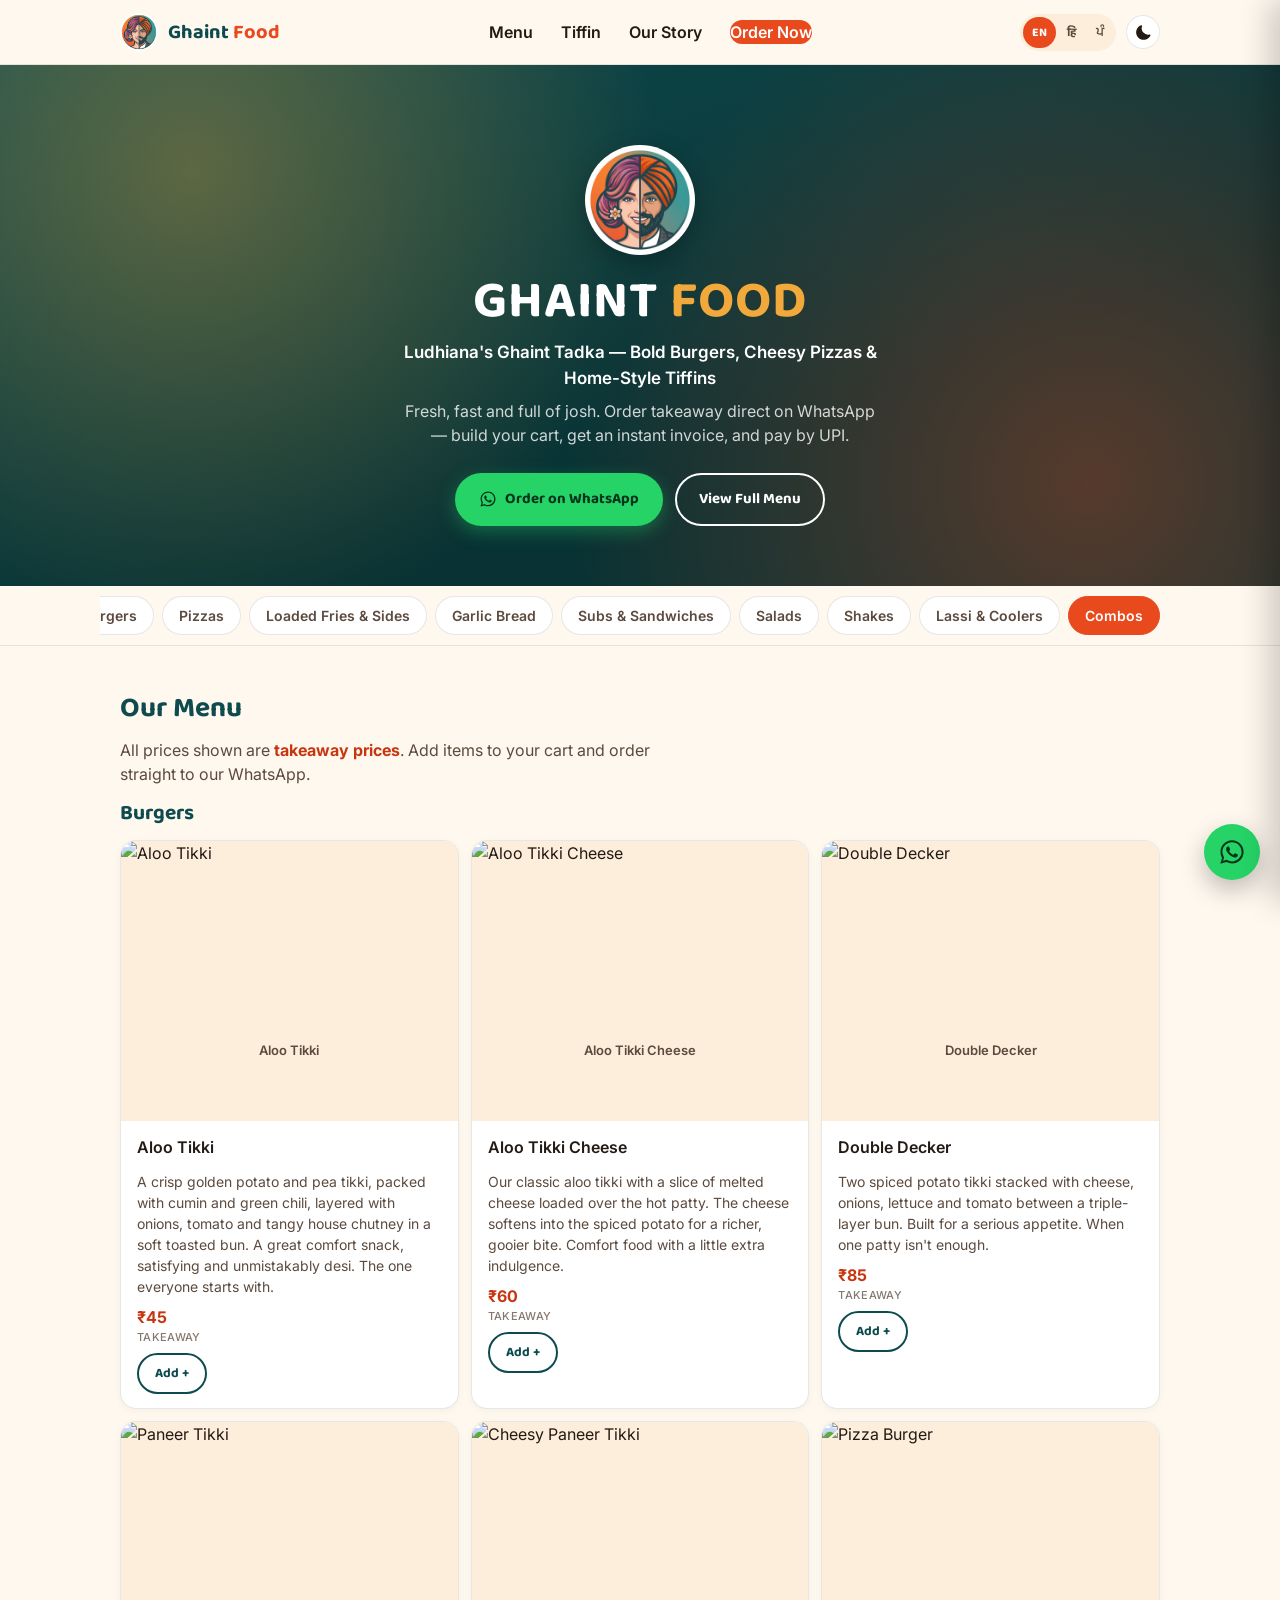
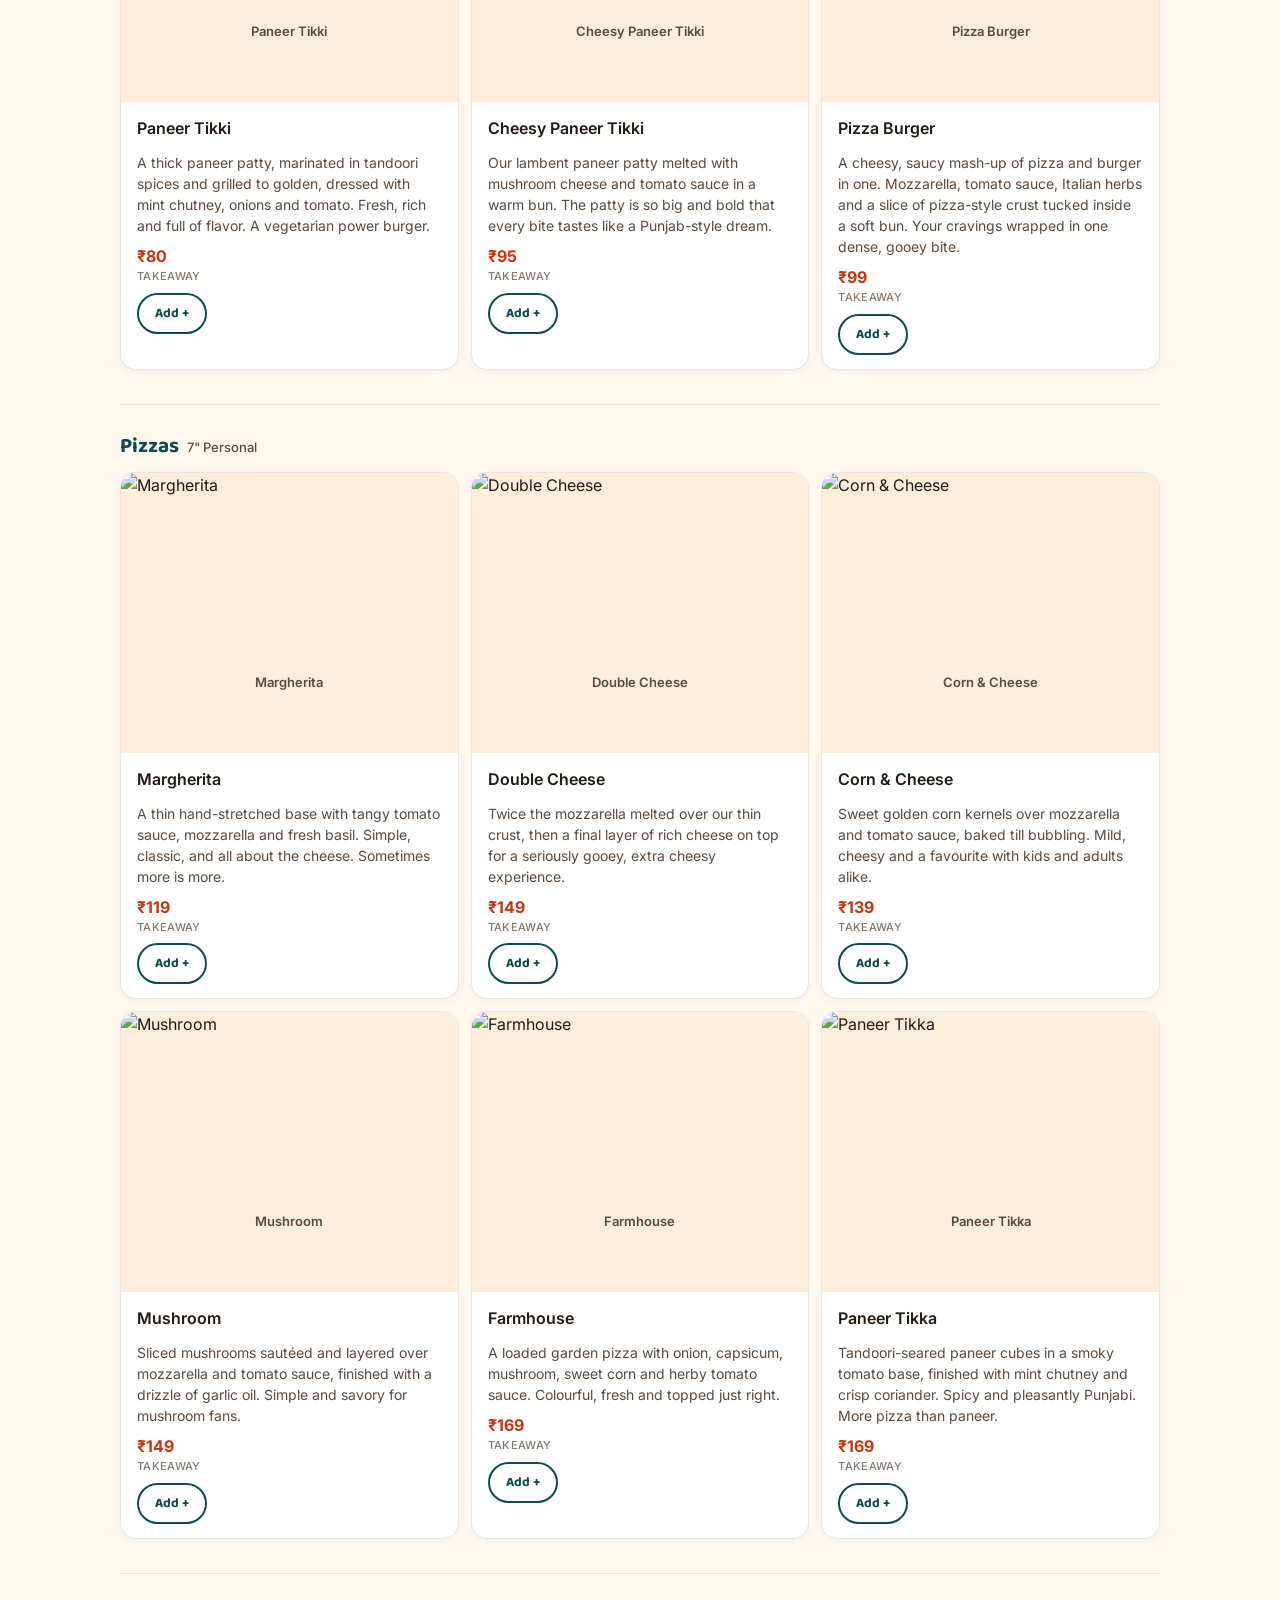
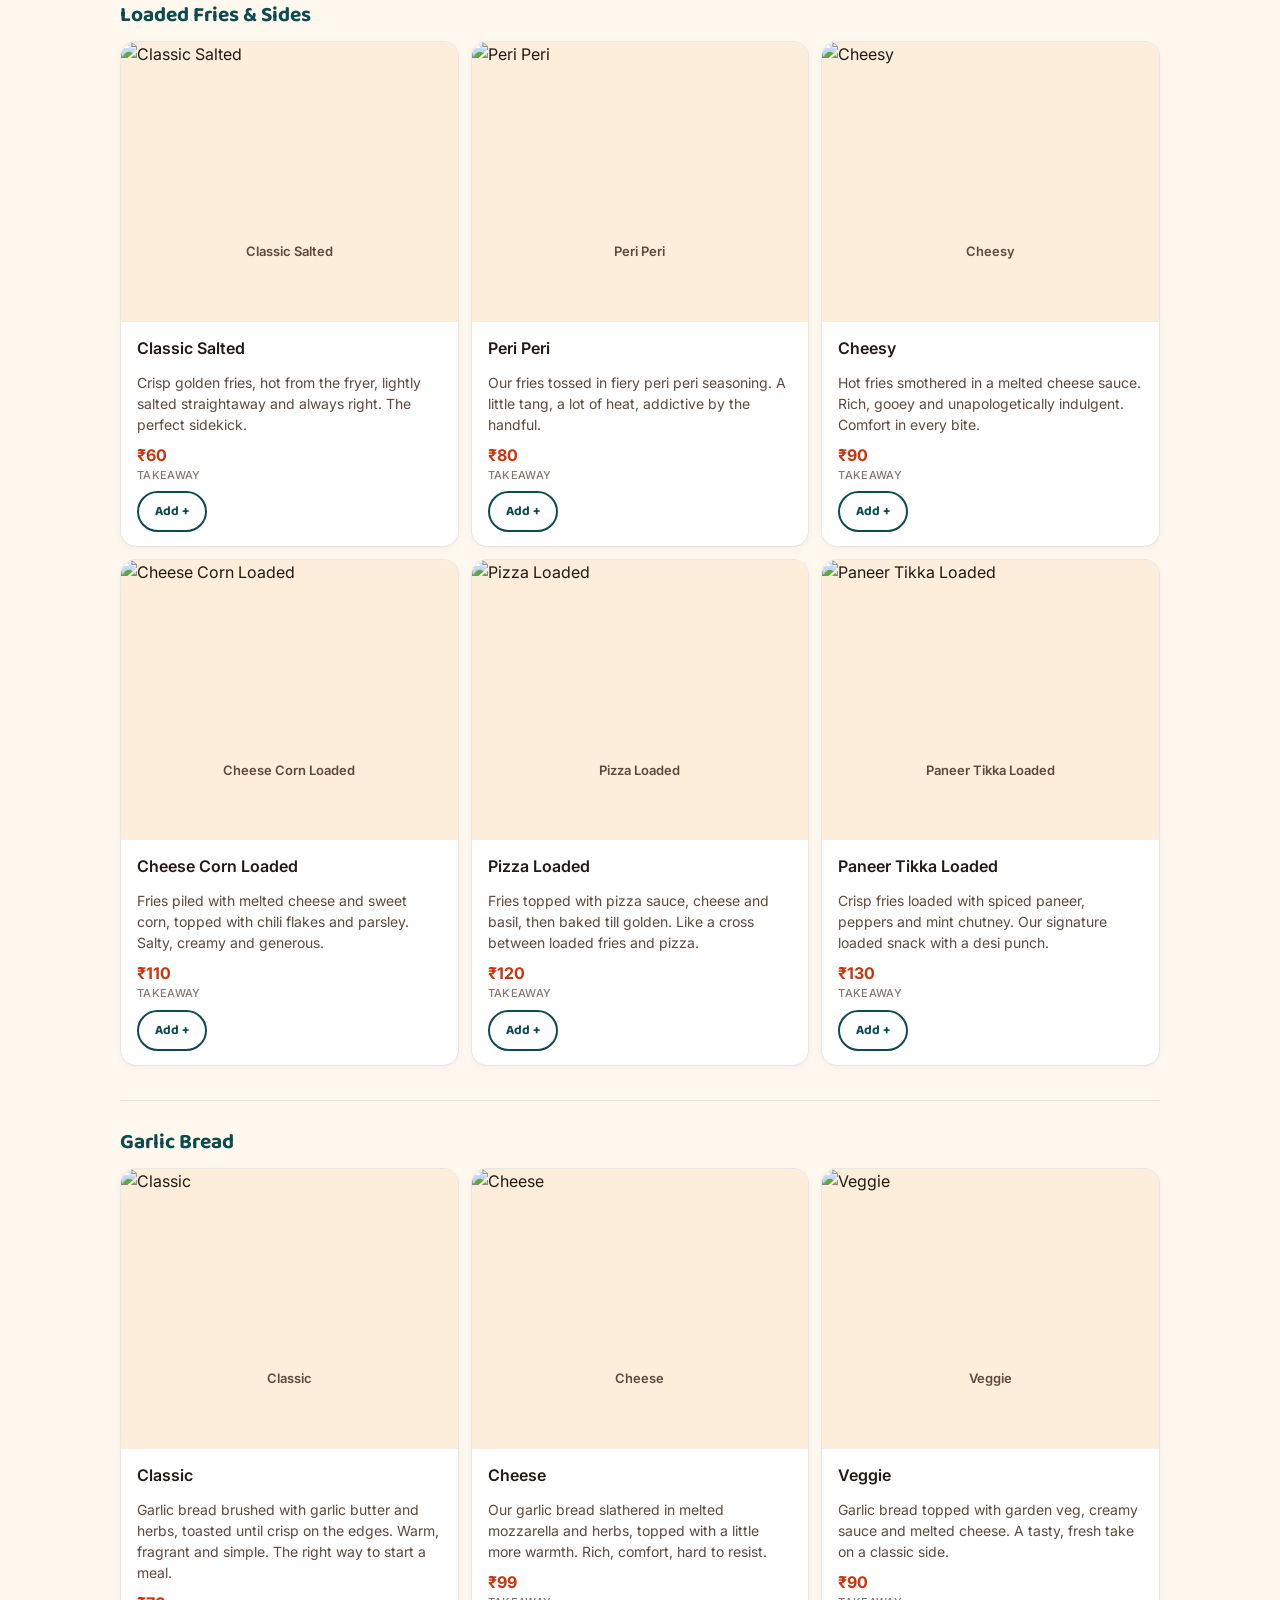
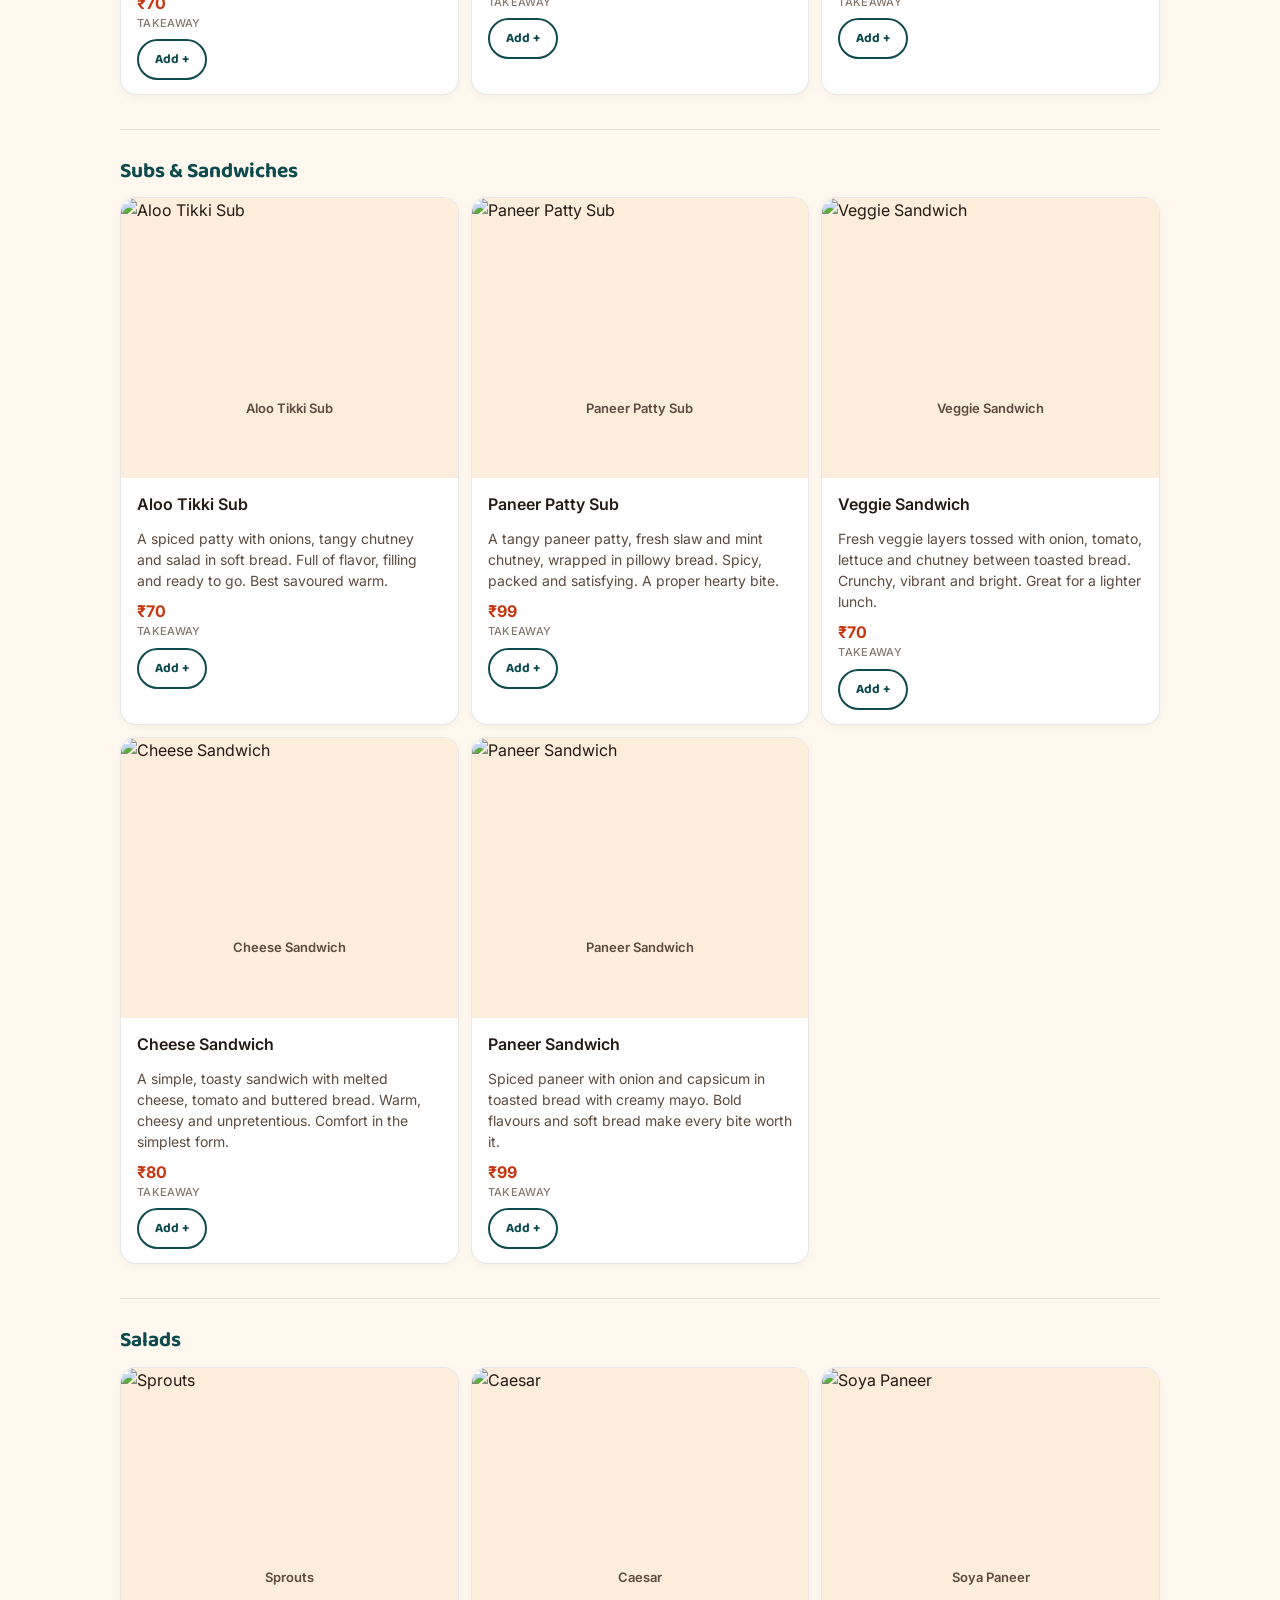
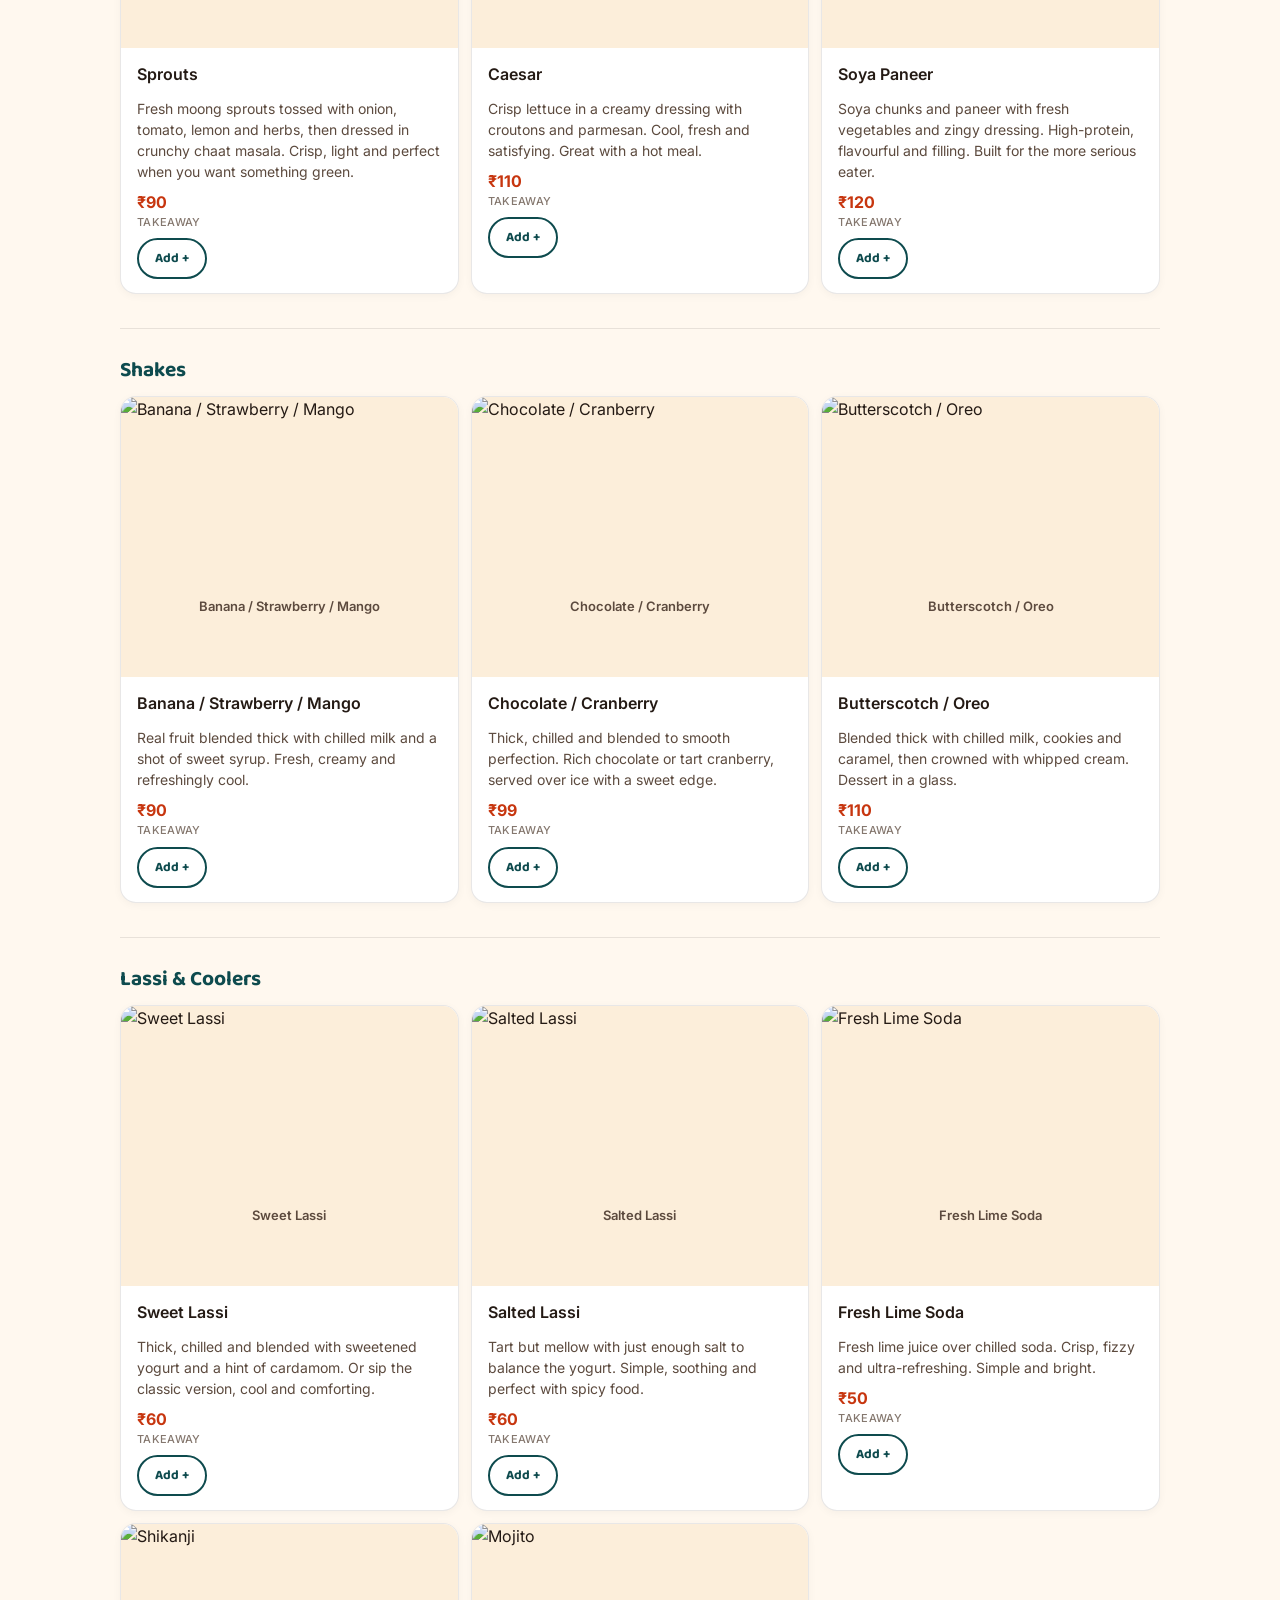
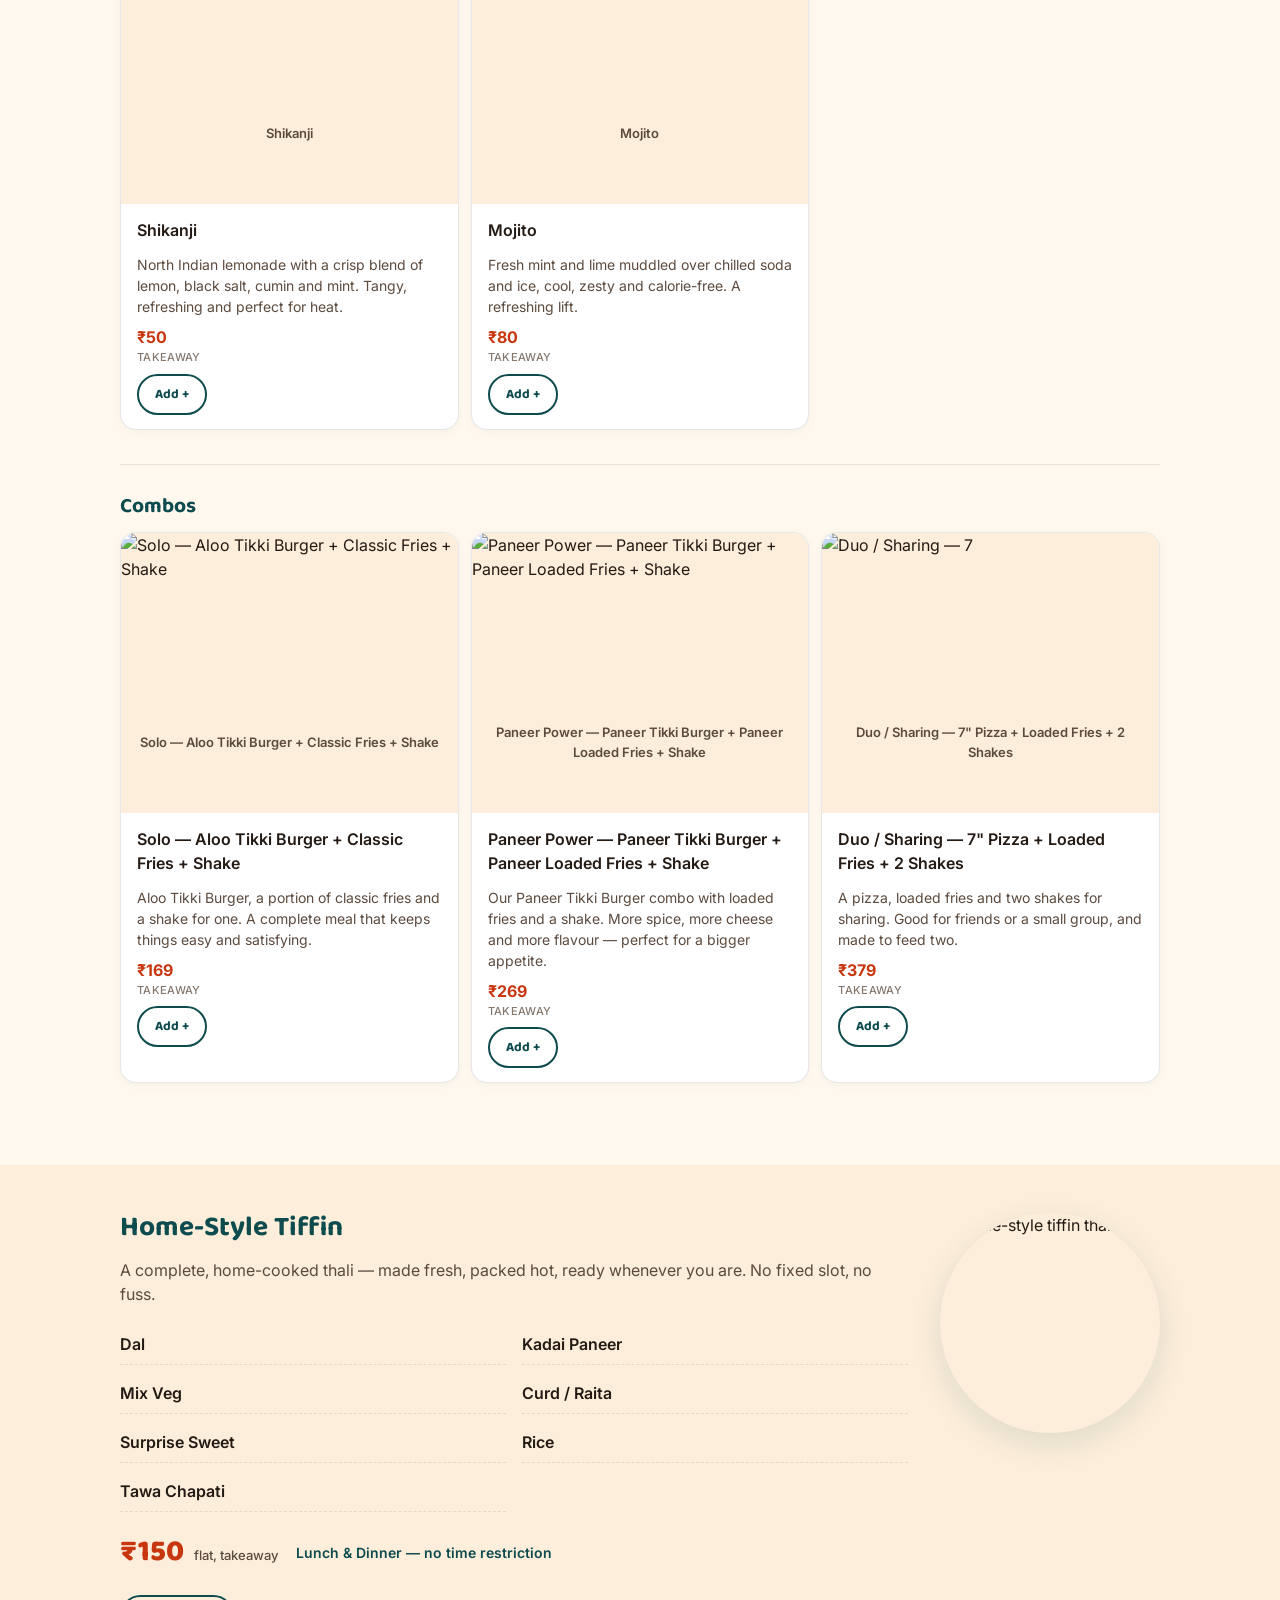
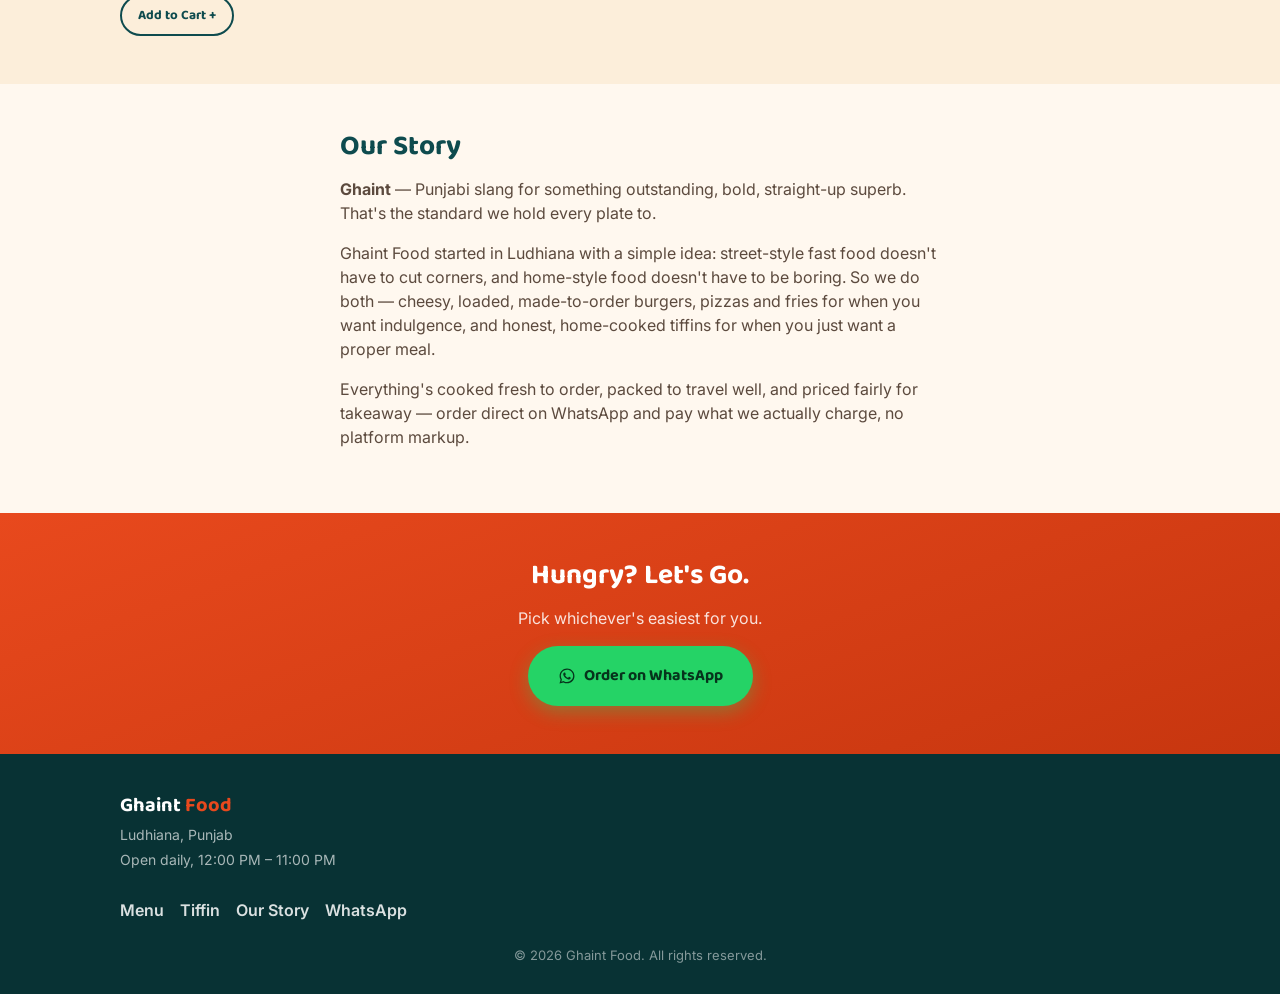
==== commit 3211d114: "Reconcile with main: bring Pickup/Delivery checkout back onto the latest menu-descriptions/logo.png " ====
--- a/index.html
+++ b/index.html
@@ -1,4 +1,9 @@
 <!DOCTYPE html>
+<!--
+  Ghaint Food — single static page (no framework/build step) so it can be served
+  as-is by GitHub Pages. All menu/cart/i18n behavior is injected by the three
+  scripts loaded at the bottom; this file only holds markup, ids and data-i18n hooks.
+-->
 <html lang="en">
 <head>
 <meta charset="UTF-8">
@@ -130,6 +135,7 @@
       </div>
       <div class="tiffin-visual">
         <img src="" alt="Home-style tiffin thali" id="tiffinImage">
+        <div class="tiffin-image-fallback" id="tiffinImageFallback" hidden></div>
       </div>
     </div>
   </section>
@@ -194,15 +200,43 @@
     <p class="cart-empty" id="cartEmpty" data-i18n="cart_empty">Your cart is empty. Add items from the menu to get started.</p>
   </div>
   <div class="cart-drawer-footer">
+    <div class="cart-summary-row"><span data-i18n="cart_subtotal_label">Items Subtotal</span><strong id="cartSubtotal">₹0</strong></div>
+
+    <div class="order-mode-toggle" id="orderModeToggle" role="radiogroup" data-i18n-aria="order_mode_aria" aria-label="Order mode">
+      <input type="radio" id="orderModePickup" name="orderMode" value="Pickup" checked>
+      <label for="orderModePickup" class="order-mode-btn" data-i18n="order_mode_pickup">Pickup</label>
+      <input type="radio" id="orderModeDelivery" name="orderMode" value="Delivery">
+      <label for="orderModeDelivery" class="order-mode-btn" data-i18n="order_mode_delivery">Delivery</label>
+    </div>
+
+    <div class="delivery-address-field" id="deliveryAddressField" hidden>
+      <label for="deliveryAddress" data-i18n="delivery_address_label">Delivery address</label>
+      <textarea id="deliveryAddress" class="delivery-address-input" rows="2" data-i18n-aria="delivery_address_aria" aria-label="Delivery address"></textarea>
+    </div>
+
+    <div class="cart-summary-row" id="cartDeliveryFeeRow" hidden><span data-i18n="cart_delivery_fee_label">Delivery Fee</span><strong id="cartDeliveryFee">₹0</strong></div>
+
     <div class="cart-total-row"><span data-i18n="cart_total_label">Total Payable</span><strong id="cartTotal">₹0</strong></div>
-    <a class="btn btn-whatsapp btn-lg" id="cartWhatsappBtn" href="#" target="_blank" rel="noopener" data-i18n="cart_send_whatsapp">Send Order on WhatsApp</a>
-    <a class="btn btn-upi btn-lg" id="cartUpiBtn" href="#">Pay via UPI</a>
-    <p class="cart-note" data-i18n="cart_note">After sending your order on WhatsApp, tap "Pay via UPI" to complete payment for the exact amount, then send us a screenshot of the payment confirmation in the same chat.</p>
+
+    <p class="checkout-error" id="cartCheckoutError" role="alert" hidden></p>
+
+    <a class="btn btn-whatsapp btn-lg" id="cartWhatsappBtn" href="#" target="_blank" rel="noopener" data-i18n="cart_send_whatsapp">Checkout on WhatsApp</a>
+    <a class="btn btn-upi btn-lg" id="cartUpiBtn" href="#" data-i18n="cart_pay_upi">Pay via UPI</a>
+
+    <div class="upi-vpa-row">
+      <span data-i18n="cart_upi_vpa_label">UPI ID:</span>
+      <code class="upi-vpa-value" id="cartUpiVpaText"></code>
+      <button type="button" class="upi-vpa-copy" id="cartUpiVpaCopy" data-i18n="cart_upi_copy_label" data-i18n-aria="cart_upi_copy_aria" aria-label="Copy UPI ID">Copy</button>
+    </div>
+    <p class="cart-note" id="cartUpiNote" data-i18n="cart_upi_note">Opens your UPI app pre-filled with the amount — this is not automated payment verification. Please confirm by sending a screenshot on WhatsApp.</p>
   </div>
 </aside>
 
 <script src="js/i18n.js"></script>
 <script src="js/menu-data.js"></script>
 <script src="js/main.js"></script>
+<!-- What this file does: page markup/structure — header, menu, tiffin, cart drawer and JSON-LD, driven by js/*.js. -->
+<!-- Security limits: no backend; JSON-LD/contact details are informational only and not verified server-side; cart UI has no auth. -->
+<!-- Before production: update the JSON-LD telephone, footer address/hours (see TODOs), and confirm WHATSAPP_NUMBER in js/main.js matches. -->
 </body>
 </html>
--- a/css/styles.css
+++ b/css/styles.css
@@ -1,3 +1,8 @@
+/*
+ * Ghaint Food — all styling for the single-page site (mobile-first, two breakpoints).
+ * Component classes are grouped in the order they appear on the page; theme colors
+ * live only in :root custom properties so light/dark and future rebrands touch one place.
+ */
 :root {
   --bg: #FFF8EF;
   --bg-alt: #FCEEDA;
@@ -304,9 +309,11 @@
   box-shadow: var(--card-shadow);
 }
 .menu-card-img { width: 100%; height: 140px; object-fit: cover; background: var(--bg-alt); }
+.menu-card-img-fallback { height: 140px; display: flex; align-items: center; justify-content: center; text-align: center; padding: 10px; background: var(--bg-alt); color: var(--ink-soft); font-weight: 600; font-size: 13px; }
+.menu-card-img-fallback[hidden] { display: none; }
 .menu-card-body { padding: 14px 16px; display: flex; flex-direction: column; gap: 8px; }
 .menu-card-name { font-weight: 600; }
-.menu-card-description { color: var(--ink-muted); font-size: 14px; line-height: 1.5; margin-top: 4px; }
+.menu-card-description { color: var(--ink-soft); font-size: 14px; line-height: 1.5; margin-top: 4px; }
 .menu-card-price { color: var(--chili-dark); font-weight: 700; }
 .menu-card-price small { display: block; font-weight: 500; font-size: 11px; text-transform: uppercase; letter-spacing: .03em; opacity: .75; color: var(--ink-soft); }
 
@@ -362,6 +369,8 @@
 
 .tiffin-visual { width: 220px; height: 220px; flex-shrink: 0; border-radius: 50%; overflow: hidden; box-shadow: var(--shadow); }
 .tiffin-visual img { width: 100%; height: 100%; object-fit: cover; }
+.tiffin-image-fallback { width: 100%; height: 100%; display: flex; align-items: center; justify-content: center; text-align: center; padding: 16px; background: var(--bg-alt); color: var(--ink-soft); font-weight: 700; }
+.tiffin-image-fallback[hidden] { display: none; }
 
 /* About */
 .about-section { padding: 48px 0; }
@@ -506,6 +515,28 @@
 .cart-total-row strong { font-size: 22px; color: var(--chili-dark); }
 .cart-drawer-footer .btn { width: 100%; }
 .cart-note { font-size: 12px; margin: 0; color: var(--ink-soft); }
+
+/* Checkout: items subtotal / delivery fee rows, Pickup/Delivery toggle, address, inline error, UPI VPA */
+.cart-summary-row { display: flex; justify-content: space-between; align-items: baseline; font-size: 14px; color: var(--ink-soft); padding: 4px 0; }
+
+.order-mode-toggle { display: flex; gap: 2px; background: var(--bg-alt); border-radius: 999px; padding: 3px; }
+.order-mode-toggle input[type="radio"] { position: absolute; opacity: 0; width: 1px; height: 1px; pointer-events: none; }
+.order-mode-btn { flex: 1; text-align: center; padding: 8px 14px; border-radius: 999px; font-weight: 700; font-family: var(--font-display); font-size: 14px; color: var(--ink-soft); cursor: pointer; }
+.order-mode-toggle input:checked + .order-mode-btn { background: var(--teal); color: #fff; }
+
+.delivery-address-field { display: flex; flex-direction: column; gap: 6px; }
+.delivery-address-field[hidden] { display: none; }
+.delivery-address-field label { font-size: 13px; font-weight: 600; color: var(--ink-soft); }
+.delivery-address-input { width: 100%; resize: vertical; min-height: 56px; padding: 10px 12px; border-radius: 12px; border: 1px solid var(--border); background: var(--surface); color: var(--ink); font-family: var(--font-body); font-size: 14px; }
+.delivery-address-input:focus { outline: 2px solid var(--teal); outline-offset: 1px; }
+
+.checkout-error { font-size: 13px; font-weight: 600; color: var(--chili-dark); margin: 0; }
+.checkout-error[hidden] { display: none; }
+
+.upi-vpa-row { display: flex; align-items: center; gap: 8px; flex-wrap: wrap; font-size: 13px; color: var(--ink-soft); }
+.upi-vpa-value { font-family: monospace; background: var(--bg-alt); padding: 2px 8px; border-radius: 6px; color: var(--ink); user-select: all; }
+.upi-vpa-copy { border: 1px solid var(--border); background: var(--surface); color: var(--teal); font-weight: 700; font-size: 12px; padding: 4px 10px; border-radius: 999px; cursor: pointer; }
+.upi-vpa-copy:hover { background: var(--teal); color: #fff; }
 
 /* Tablet+ */
 @media (min-width: 640px) {
@@ -545,3 +576,7 @@
   .menu-grid { grid-template-columns: 1fr 1fr 1fr; }
   .hero { padding: 80px 0 60px; }
 }
+
+/* What this file does: theming (CSS custom properties) + layout/components for the whole page. */
+/* Security limits: presentation only — no user input is rendered unescaped here; that safety lives in js/main.js. */
+/* Before production: swap placeholder image dimensions/colors if real photos differ, and re-check contrast if brand colors change. */
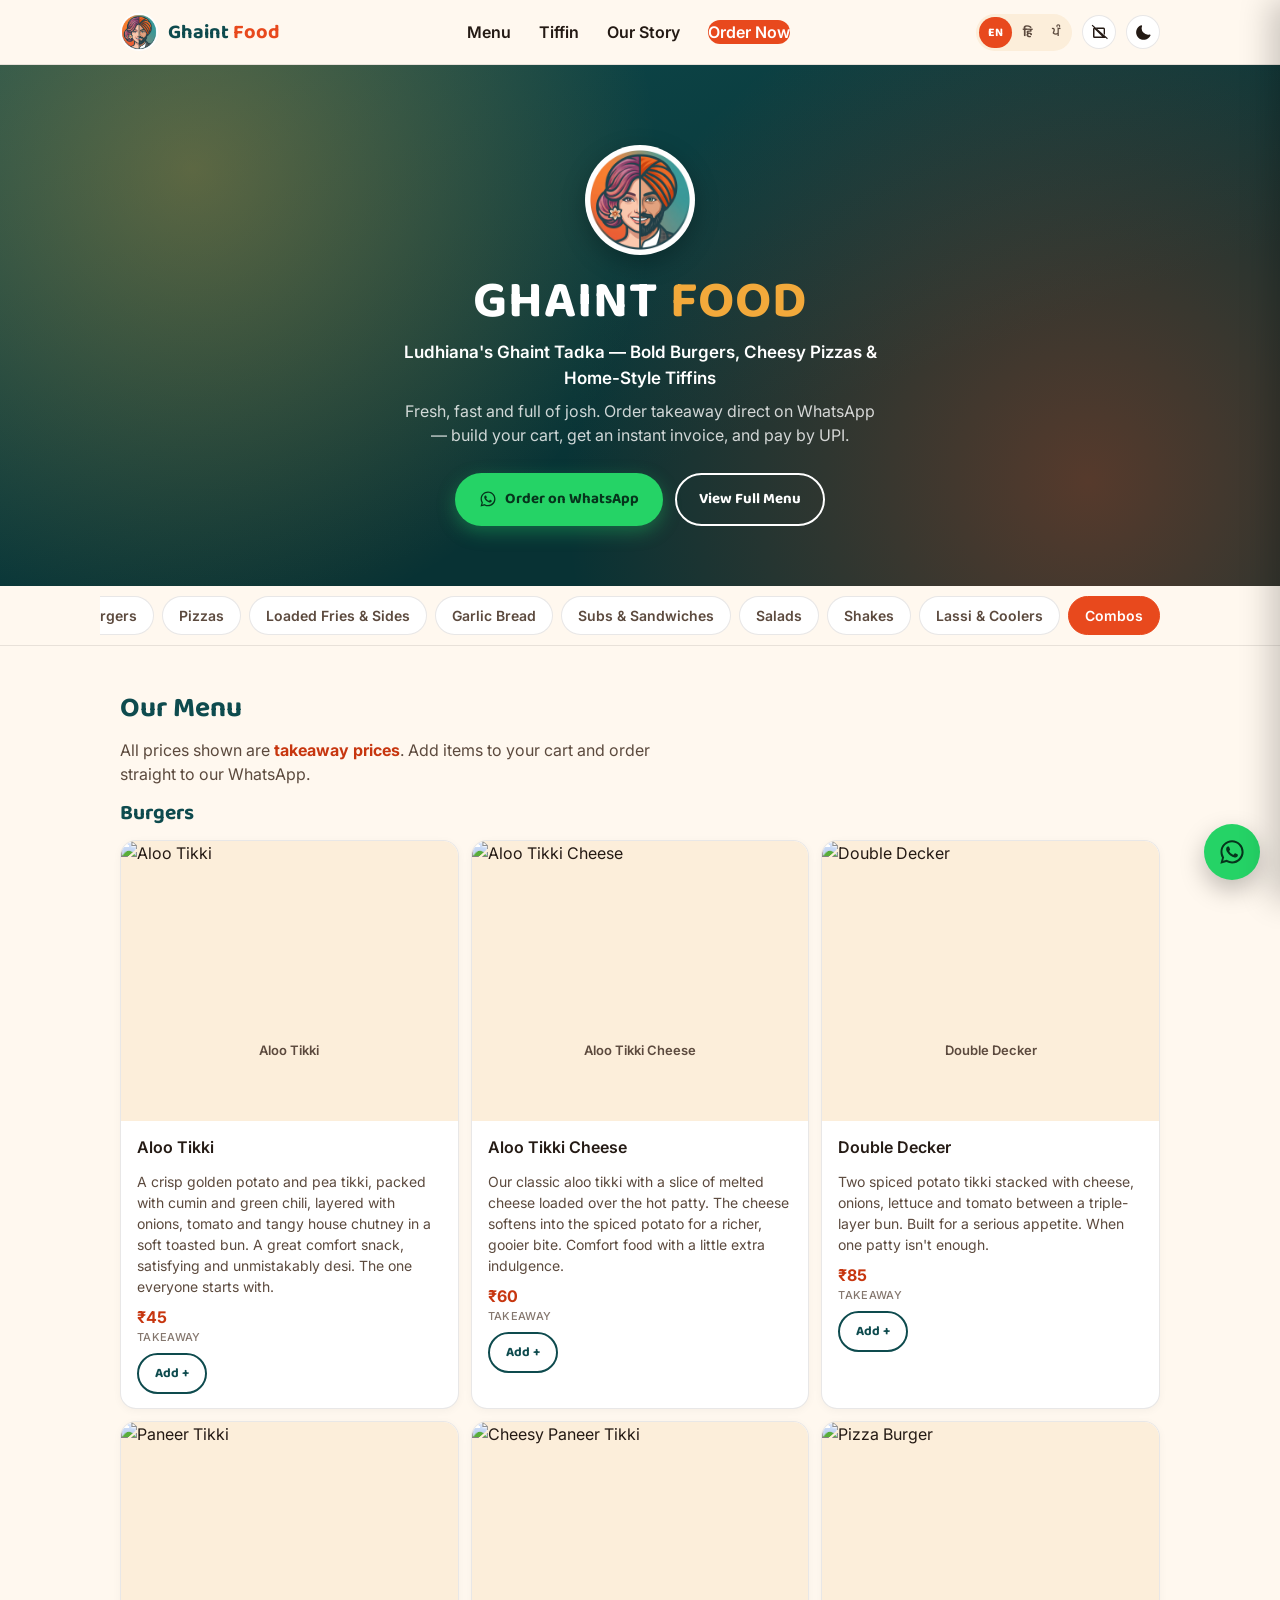
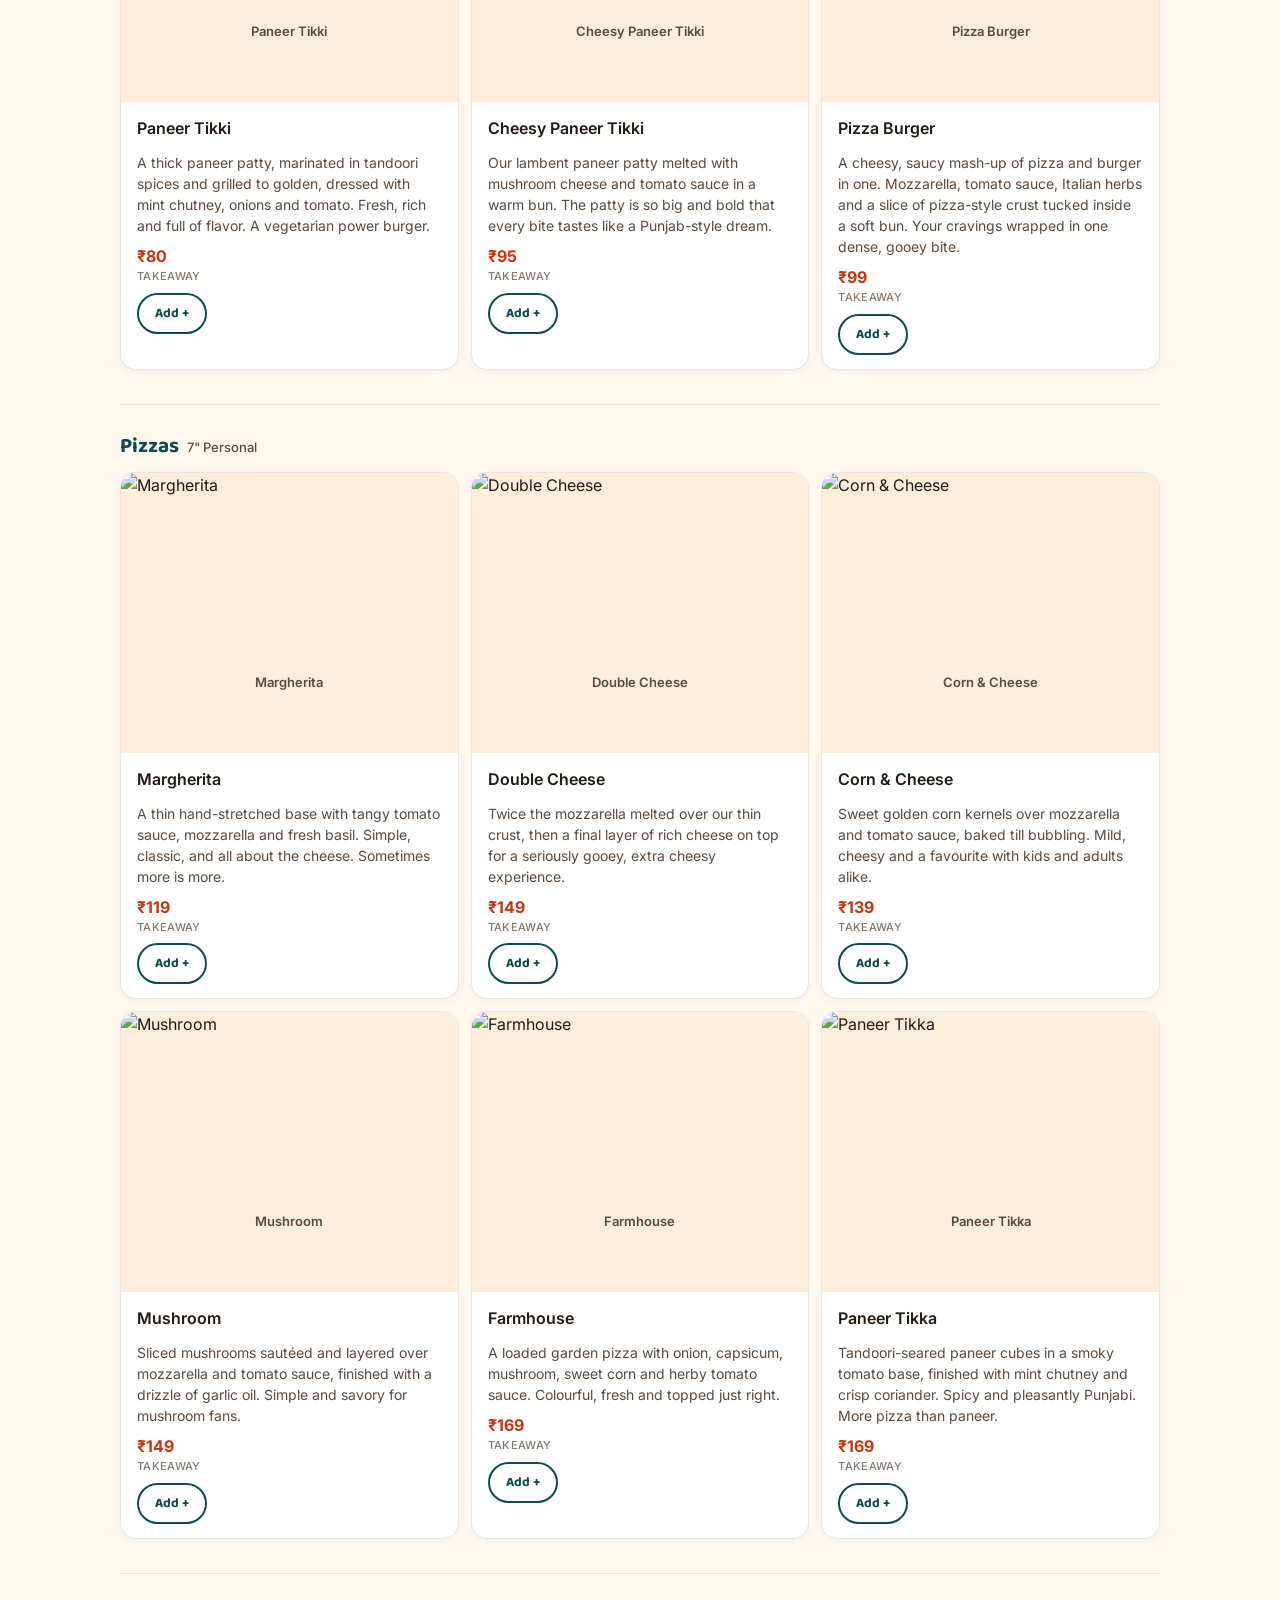
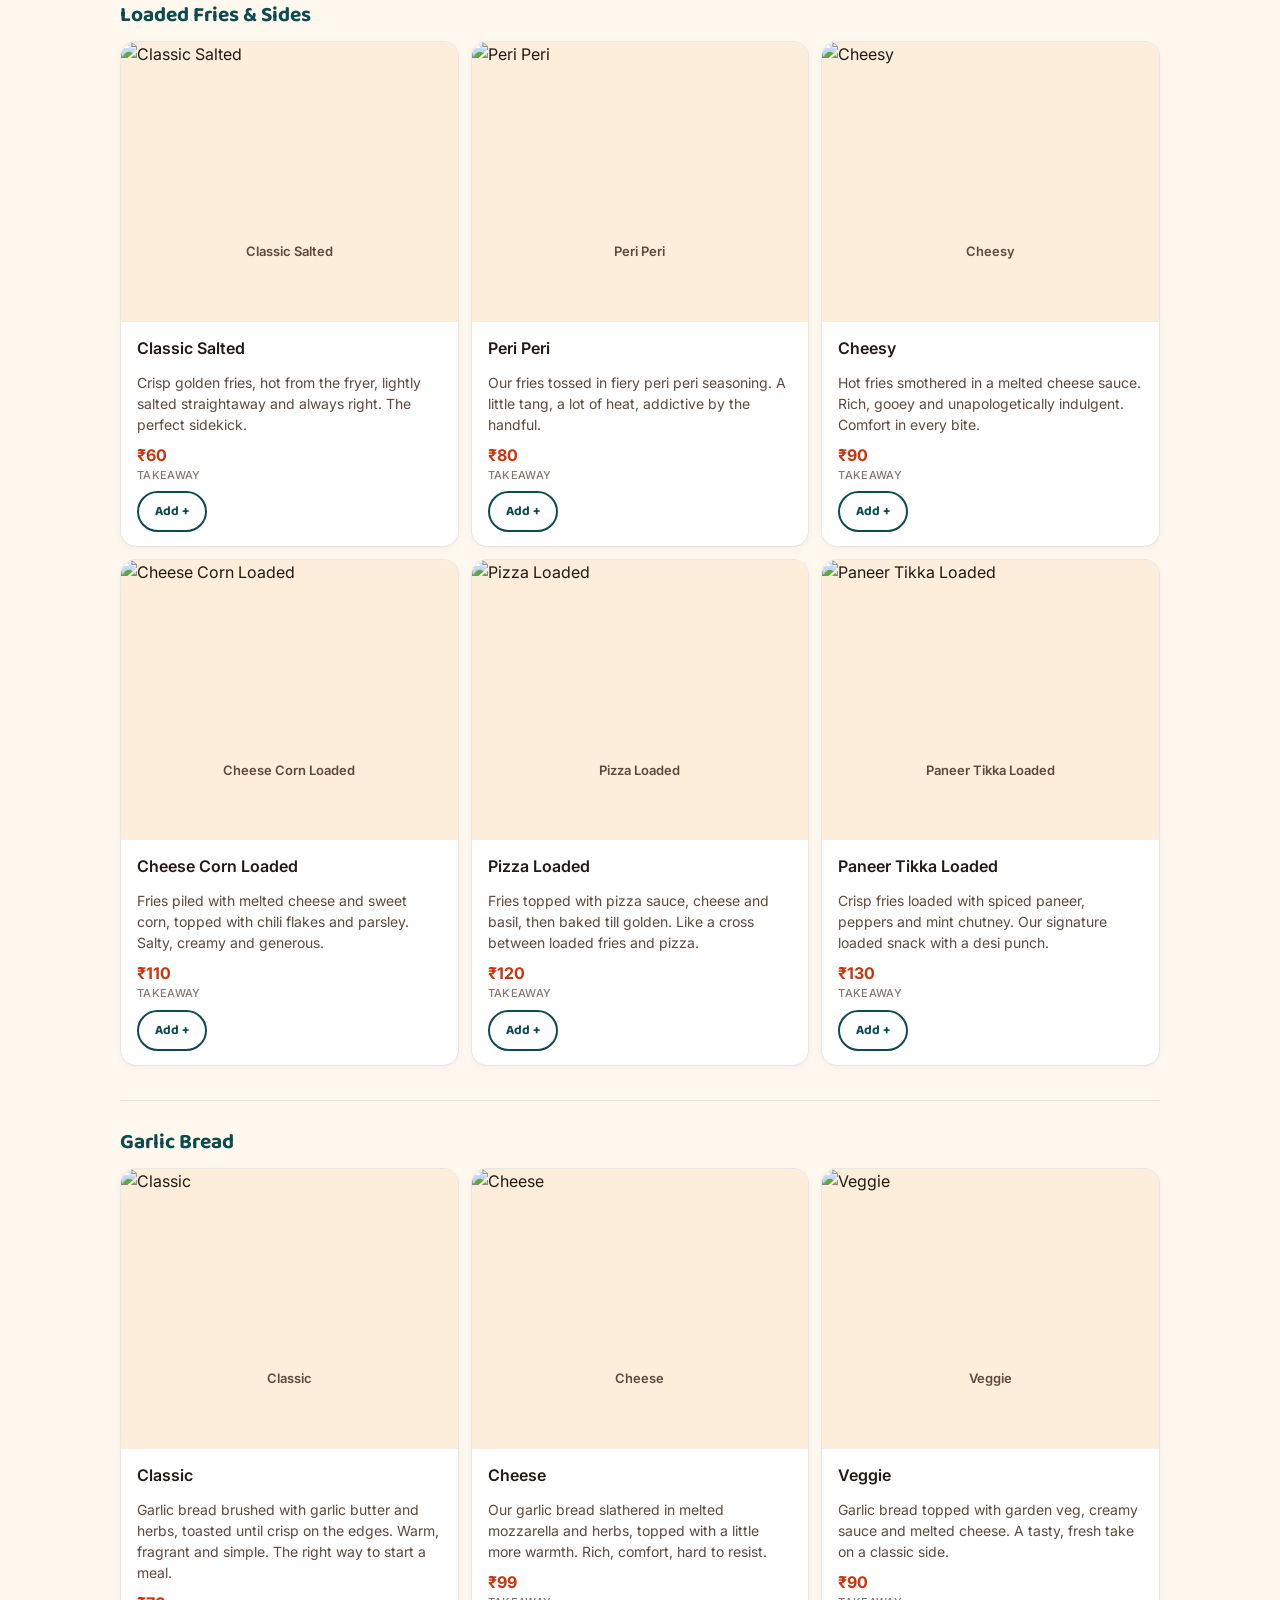
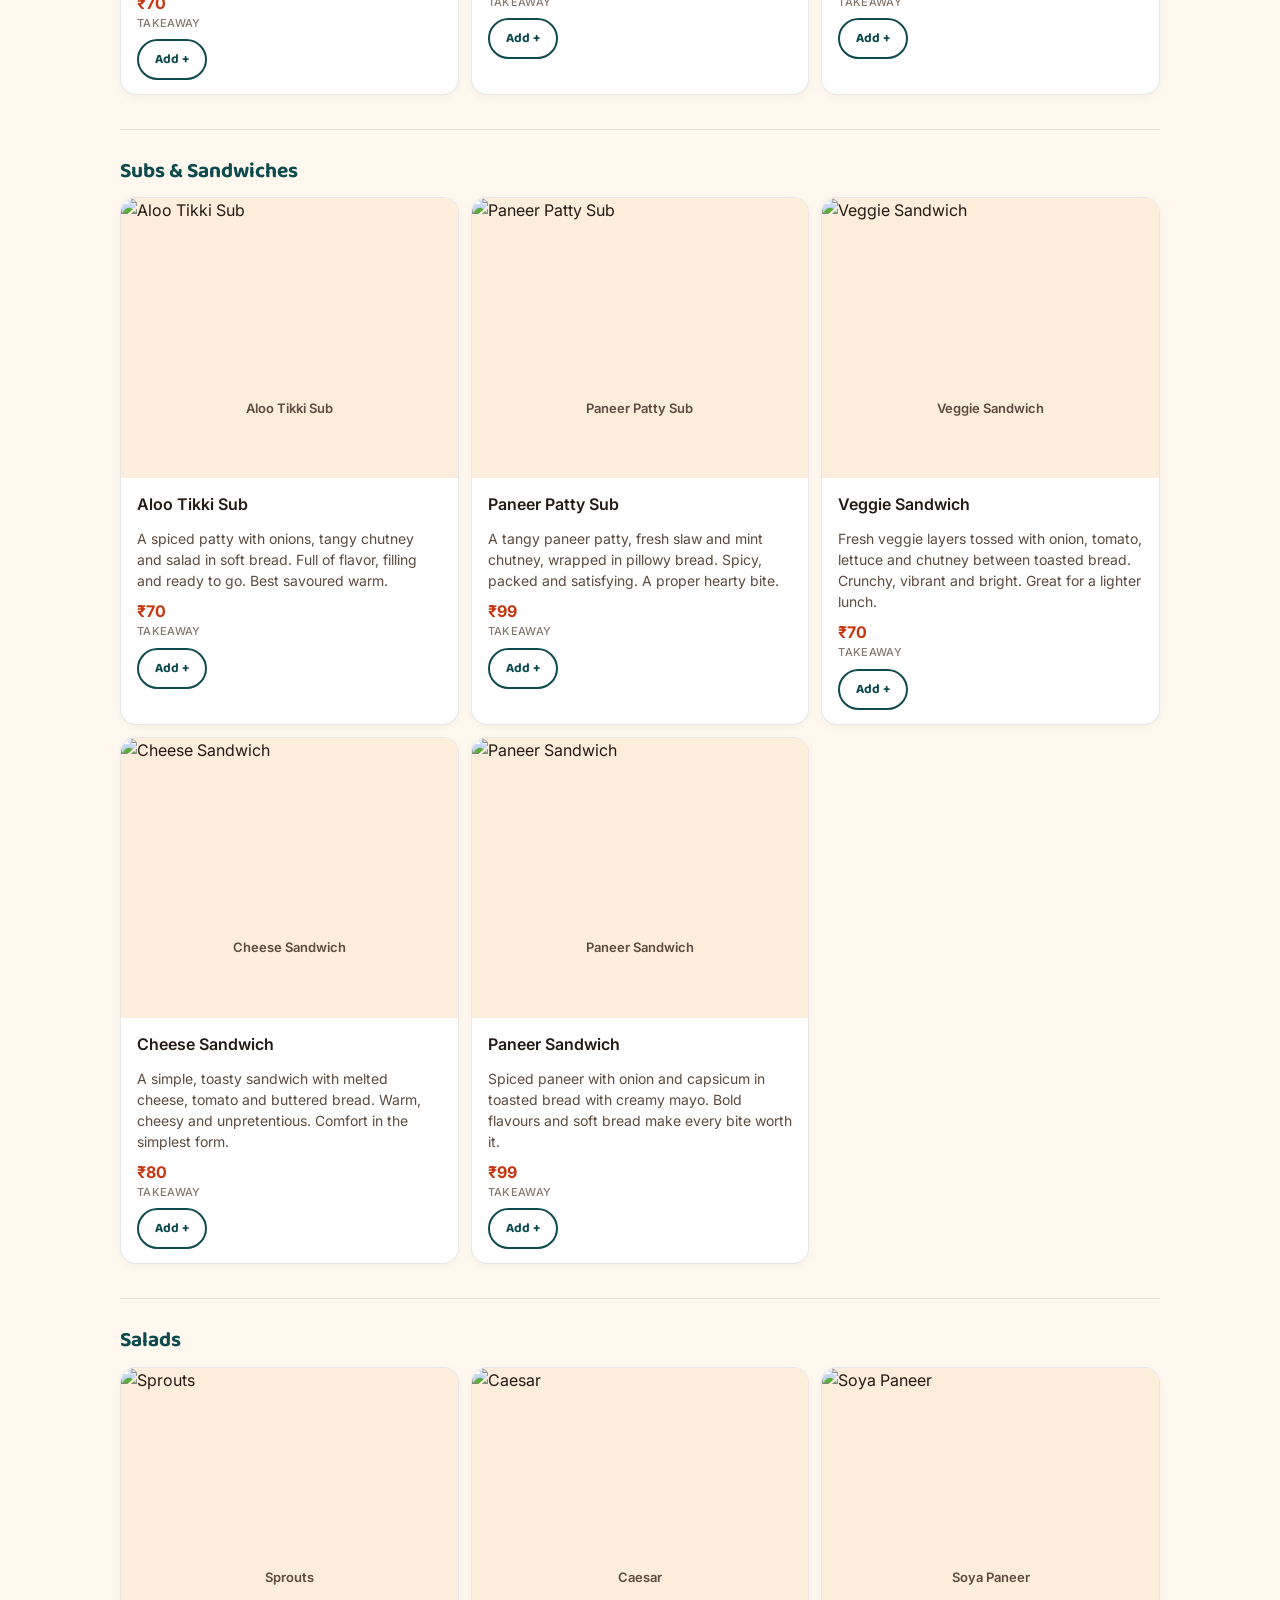
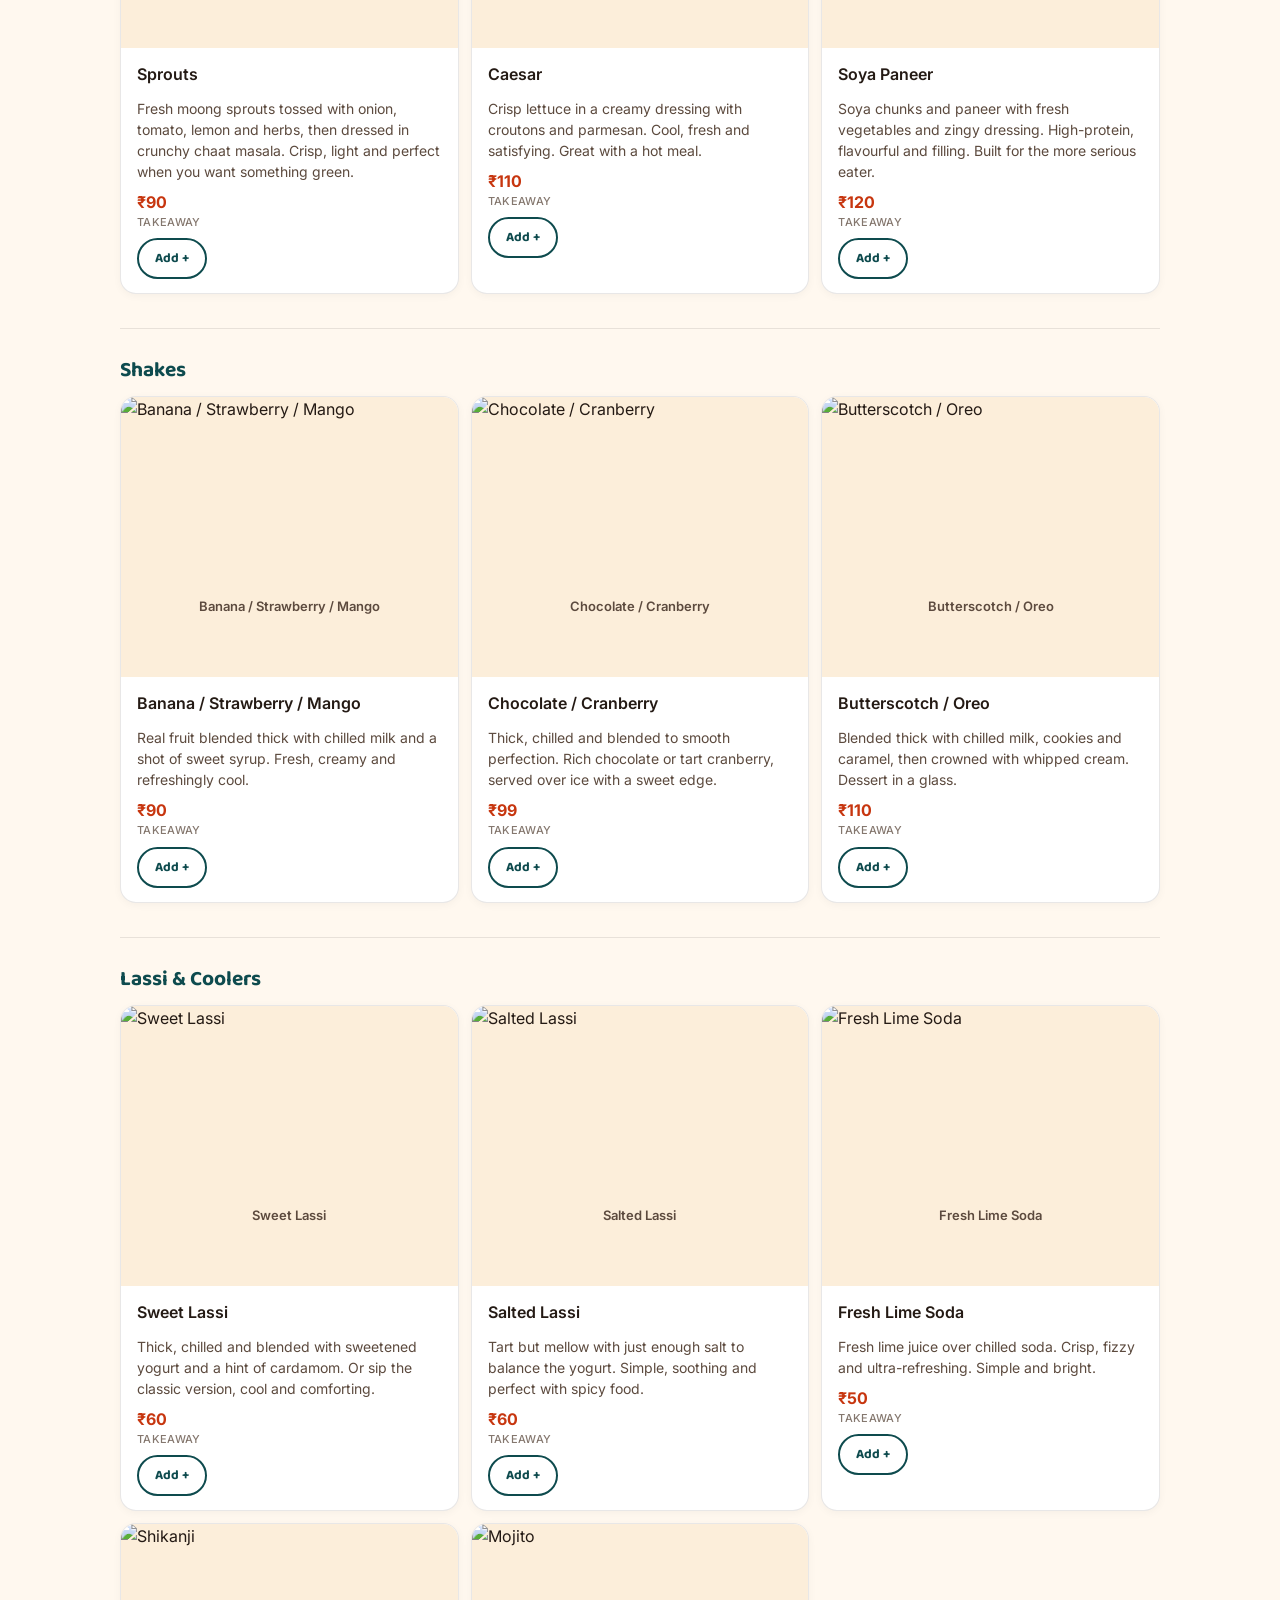
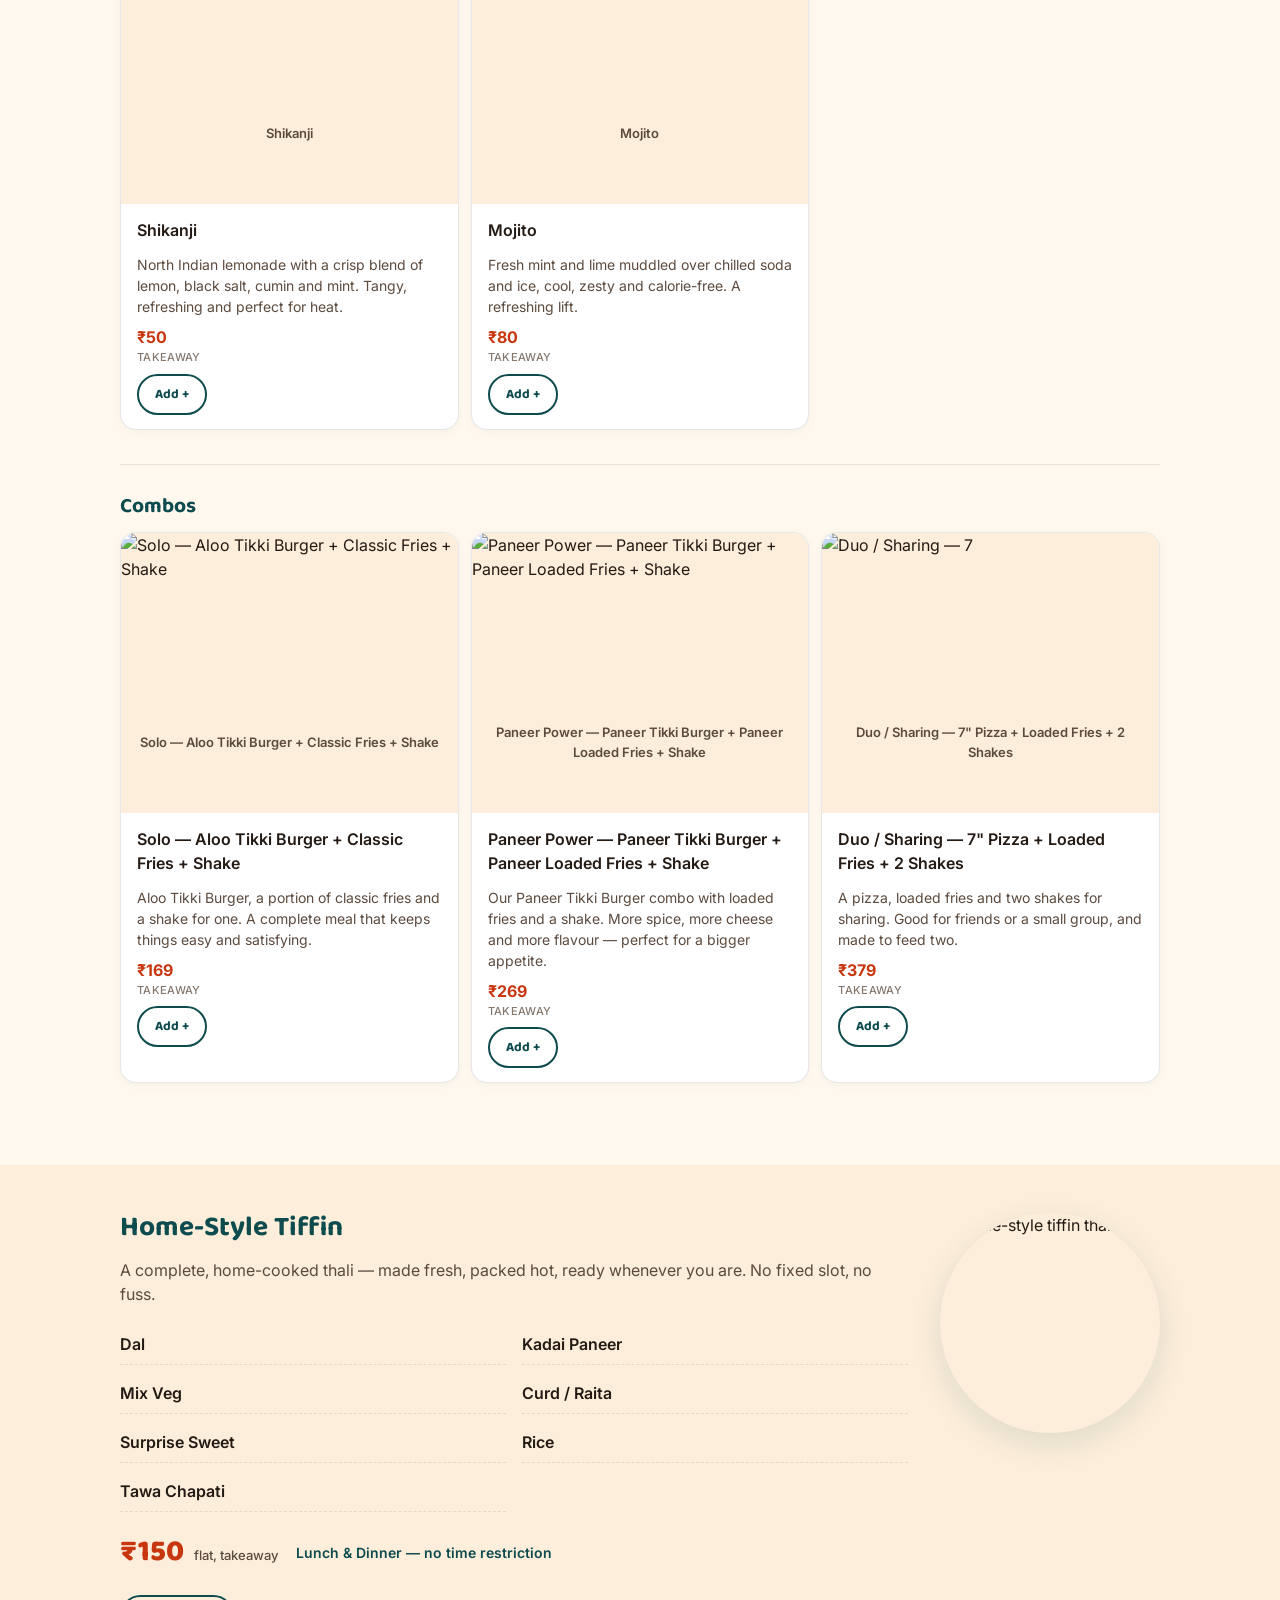
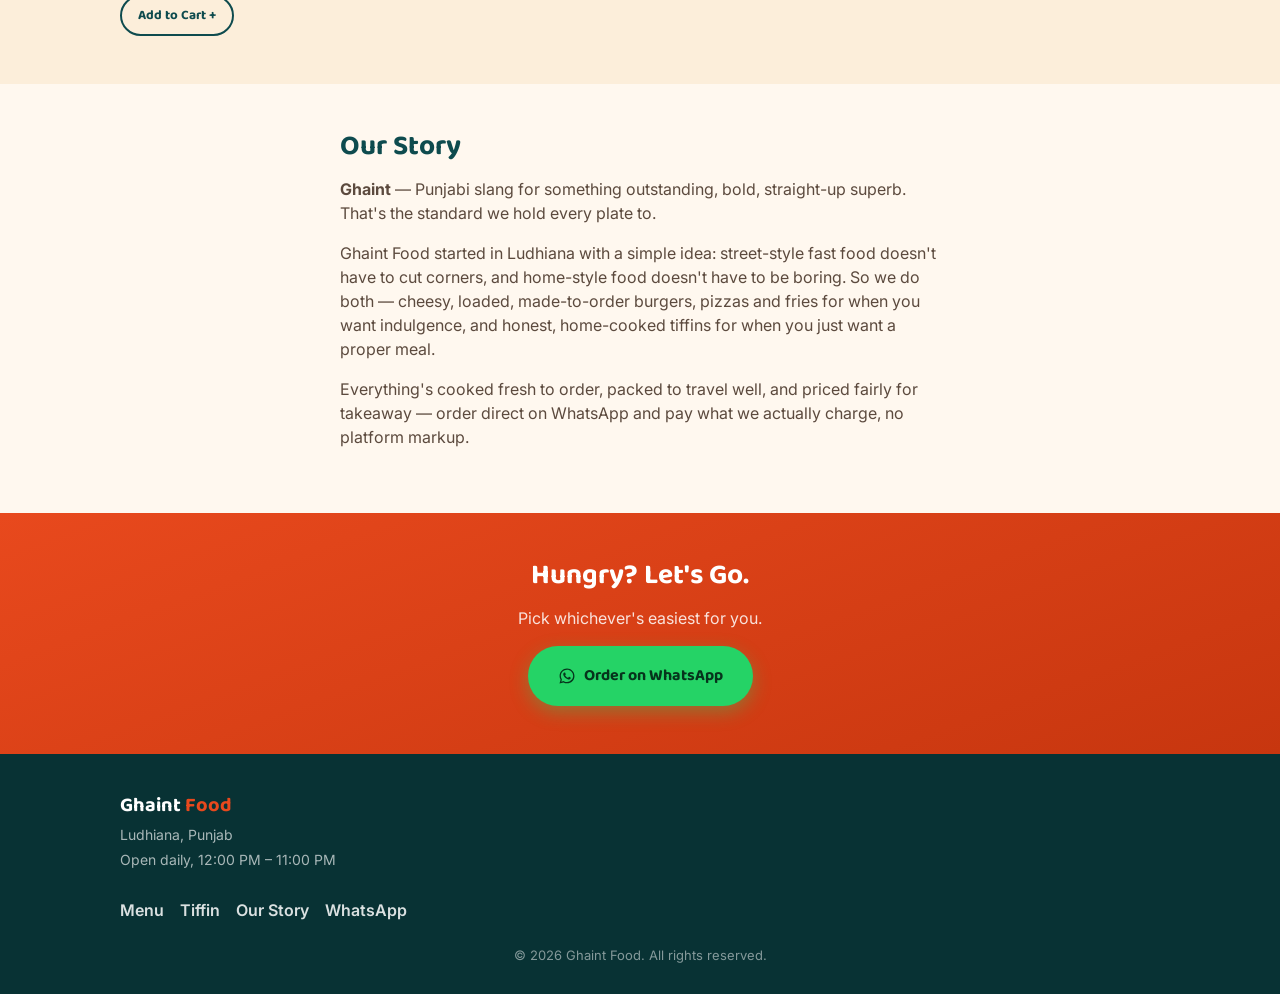
==== commit 297d81dc: "Add an images on/off toggle next to the language switcher - New round icon button (matches the theme" ====
--- a/index.html
+++ b/index.html
@@ -10,14 +10,19 @@
 <meta name="viewport" content="width=device-width, initial-scale=1.0">
 <title>Ghaint Food — Ludhiana's Ghaint Tadka | Burgers, Pizzas, Tiffins &amp; More</title>
 <meta name="description" content="Ghaint Food, Ludhiana — bold burgers, cheesy pizzas, loaded fries and home-style tiffins. Order takeaway direct on WhatsApp.">
+<!-- Initial paint only — js/main.js's applyTheme() immediately overwrites this with
+     THEME_COLOR_LIGHT/THEME_COLOR_DARK on load. Keep this hex equal to THEME_COLOR_LIGHT. -->
 <meta name="theme-color" content="#0E4B4E">
+<!-- assets/logo.png is referenced 5 times in this file (favicon x2, og:image, header/hero
+     <img>). All 5 must use the SAME "?v=" query string — bump every one of them together
+     whenever the image file itself changes, so browsers don't keep serving a stale cache. -->
 <link rel="icon" type="image/png" href="assets/logo.png?v=20260704">
 <link rel="shortcut icon" href="assets/logo.png?v=20260704">
 
 <meta property="og:type" content="restaurant">
 <meta property="og:title" content="Ghaint Food — Ludhiana's Ghaint Tadka">
 <meta property="og:description" content="Bold burgers, cheesy pizzas, loaded fries &amp; home-style tiffins. Order takeaway direct on WhatsApp.">
-<meta property="og:image" content="assets/logo.png">
+<meta property="og:image" content="assets/logo.png?v=20260704">
 
 <link rel="preconnect" href="https://fonts.googleapis.com">
 <link rel="preconnect" href="https://fonts.gstatic.com" crossorigin>
@@ -25,6 +30,11 @@
 
 <link rel="stylesheet" href="css/styles.css">
 
+<!-- This block is intentionally a separate copy of the phone number/address, not read from
+     js/main.js or js/i18n.js: search engines and link-preview bots parse JSON-LD without
+     running JavaScript, so it must stay in raw, static HTML. See README's "Configuration &
+     constants" section for the full list of values that are duplicated here on purpose, and
+     update this "telephone" together with WHATSAPP_NUMBER in js/main.js whenever it changes. -->
 <script type="application/ld+json">
 {
   "@context": "https://schema.org",
@@ -32,7 +42,7 @@
   "name": "Ghaint Food",
   "servesCuisine": ["Fast Food", "Indian", "Punjabi"],
   "priceRange": "₹₹",
-  "telephone": "+919914829511",
+  "telephone": "+917719727000",
   "address": {
     "@type": "PostalAddress",
     "addressLocality": "Ludhiana",
@@ -60,6 +70,10 @@
         <button type="button" class="lang-btn" data-lang="hi">हि</button>
         <button type="button" class="lang-btn" data-lang="pa">ਪੰ</button>
       </div>
+      <button type="button" class="images-toggle" id="imagesToggle" aria-label="Hide food images" aria-pressed="false">
+        <svg class="icon-image-on" viewBox="0 0 24 24" aria-hidden="true"><path fill="currentColor" d="M4 5a2 2 0 0 0-2 2v10a2 2 0 0 0 2 2h16a2 2 0 0 0 2-2V7a2 2 0 0 0-2-2H4zm0 2h16v10H4V7zm3 2a1.5 1.5 0 1 0 0 3 1.5 1.5 0 0 0 0-3zm-1 8 3.5-4.5 2.5 3 3.5-4.5L19.5 17H6z"/></svg>
+        <svg class="icon-image-off" viewBox="0 0 24 24" aria-hidden="true"><path fill="currentColor" d="M3.28 2.22 2.22 3.28l3.02 3.02A2 2 0 0 0 4 8v10a2 2 0 0 0 2 2h14c.35 0 .68-.09.97-.24l1.75 1.75 1.06-1.06L3.28 2.22zM6 18V8c0-.06.01-.11.02-.16L16.18 18H6zm14-9.83V16l-1.83-1.83V8H9.83L7.76 5.93A2 2 0 0 1 8 5.9V6h10a2 2 0 0 1 2 2.17z"/></svg>
+      </button>
       <button type="button" class="theme-toggle" id="themeToggle" aria-label="Switch to dark theme" aria-pressed="false">
         <svg class="icon-sun" viewBox="0 0 24 24" aria-hidden="true"><path fill="currentColor" d="M12 4.5a1 1 0 0 1-1-1V2a1 1 0 1 1 2 0v1.5a1 1 0 0 1-1 1zm0 15a1 1 0 0 1 1 1V22a1 1 0 1 1-2 0v-1.5a1 1 0 0 1 1-1zm9-7.5a1 1 0 0 1-1 1h-1.5a1 1 0 1 1 0-2H20a1 1 0 0 1 1 1zM4.5 12a1 1 0 0 1-1 1H2a1 1 0 1 1 0-2h1.5a1 1 0 0 1 1 1zm13.02-6.53a1 1 0 0 1 0 1.41l-1.06 1.06a1 1 0 1 1-1.41-1.41l1.06-1.06a1 1 0 0 1 1.41 0zM8.46 17.46a1 1 0 0 1 0 1.42l-1.06 1.06a1 1 0 1 1-1.42-1.42l1.06-1.06a1 1 0 0 1 1.42 0zm9.06 1.42a1 1 0 0 1-1.42 0l-1.06-1.06a1 1 0 1 1 1.42-1.42l1.06 1.06a1 1 0 0 1 0 1.42zM7.4 6.53a1 1 0 0 1-1.41 0L4.93 5.47a1 1 0 0 1 1.41-1.41L7.4 5.11a1 1 0 0 1 0 1.42zM12 7a5 5 0 1 1 0 10 5 5 0 0 1 0-10z"/></svg>
         <svg class="icon-moon" viewBox="0 0 24 24" aria-hidden="true"><path fill="currentColor" d="M20.7 15.3a8.5 8.5 0 0 1-10-11 1 1 0 0 0-1.2-1.3A10 10 0 1 0 22 16.5a1 1 0 0 0-1.3-1.2z"/></svg>
@@ -168,7 +182,7 @@
   <div class="container footer-inner">
     <div class="footer-brand">
       <span class="brand-name">Ghaint <em>Food</em></span>
-      <p>Ludhiana, Punjab <!-- TODO: add exact address --></p>
+      <p data-i18n="footer_address">Ludhiana, Punjab <!-- TODO: add exact address --></p>
       <p data-i18n="footer_hours">Open daily, 12:00 PM – 11:00 PM <!-- TODO: confirm hours --></p>
     </div>
     <div class="footer-links">
--- a/css/styles.css
+++ b/css/styles.css
@@ -201,6 +201,35 @@
   :root:not([data-theme="light"]) .theme-toggle .icon-sun { display: block; }
   :root:not([data-theme="light"]) .theme-toggle .icon-moon { display: none; }
 }
+
+/* Images on/off toggle: same round-button style as the theme toggle. */
+.images-toggle {
+  width: 34px;
+  height: 34px;
+  flex-shrink: 0;
+  border-radius: 50%;
+  border: 1px solid var(--border);
+  background: var(--surface);
+  color: var(--ink);
+  display: flex;
+  align-items: center;
+  justify-content: center;
+  cursor: pointer;
+  padding: 0;
+}
+.images-toggle .icon-image-on,
+.images-toggle .icon-image-off { width: 18px; height: 18px; }
+/* Icon shown = the action a click performs (matches the sun/moon convention above):
+   "image-off" (crossed out) shows while images are on, meaning "click to turn them off". */
+.images-toggle .icon-image-on { display: none; }
+.images-toggle .icon-image-off { display: block; }
+:root[data-images="off"] .images-toggle .icon-image-on { display: block; }
+:root[data-images="off"] .images-toggle .icon-image-off { display: none; }
+
+/* Images off: collapse every food photo's slot entirely rather than just hiding the <img>,
+   so the menu reads as a denser, text-only list instead of leaving blank reserved space. */
+:root[data-images="off"] .menu-card-img-wrap,
+:root[data-images="off"] .tiffin-visual { display: none; }
 
 .site-nav {
   position: fixed;
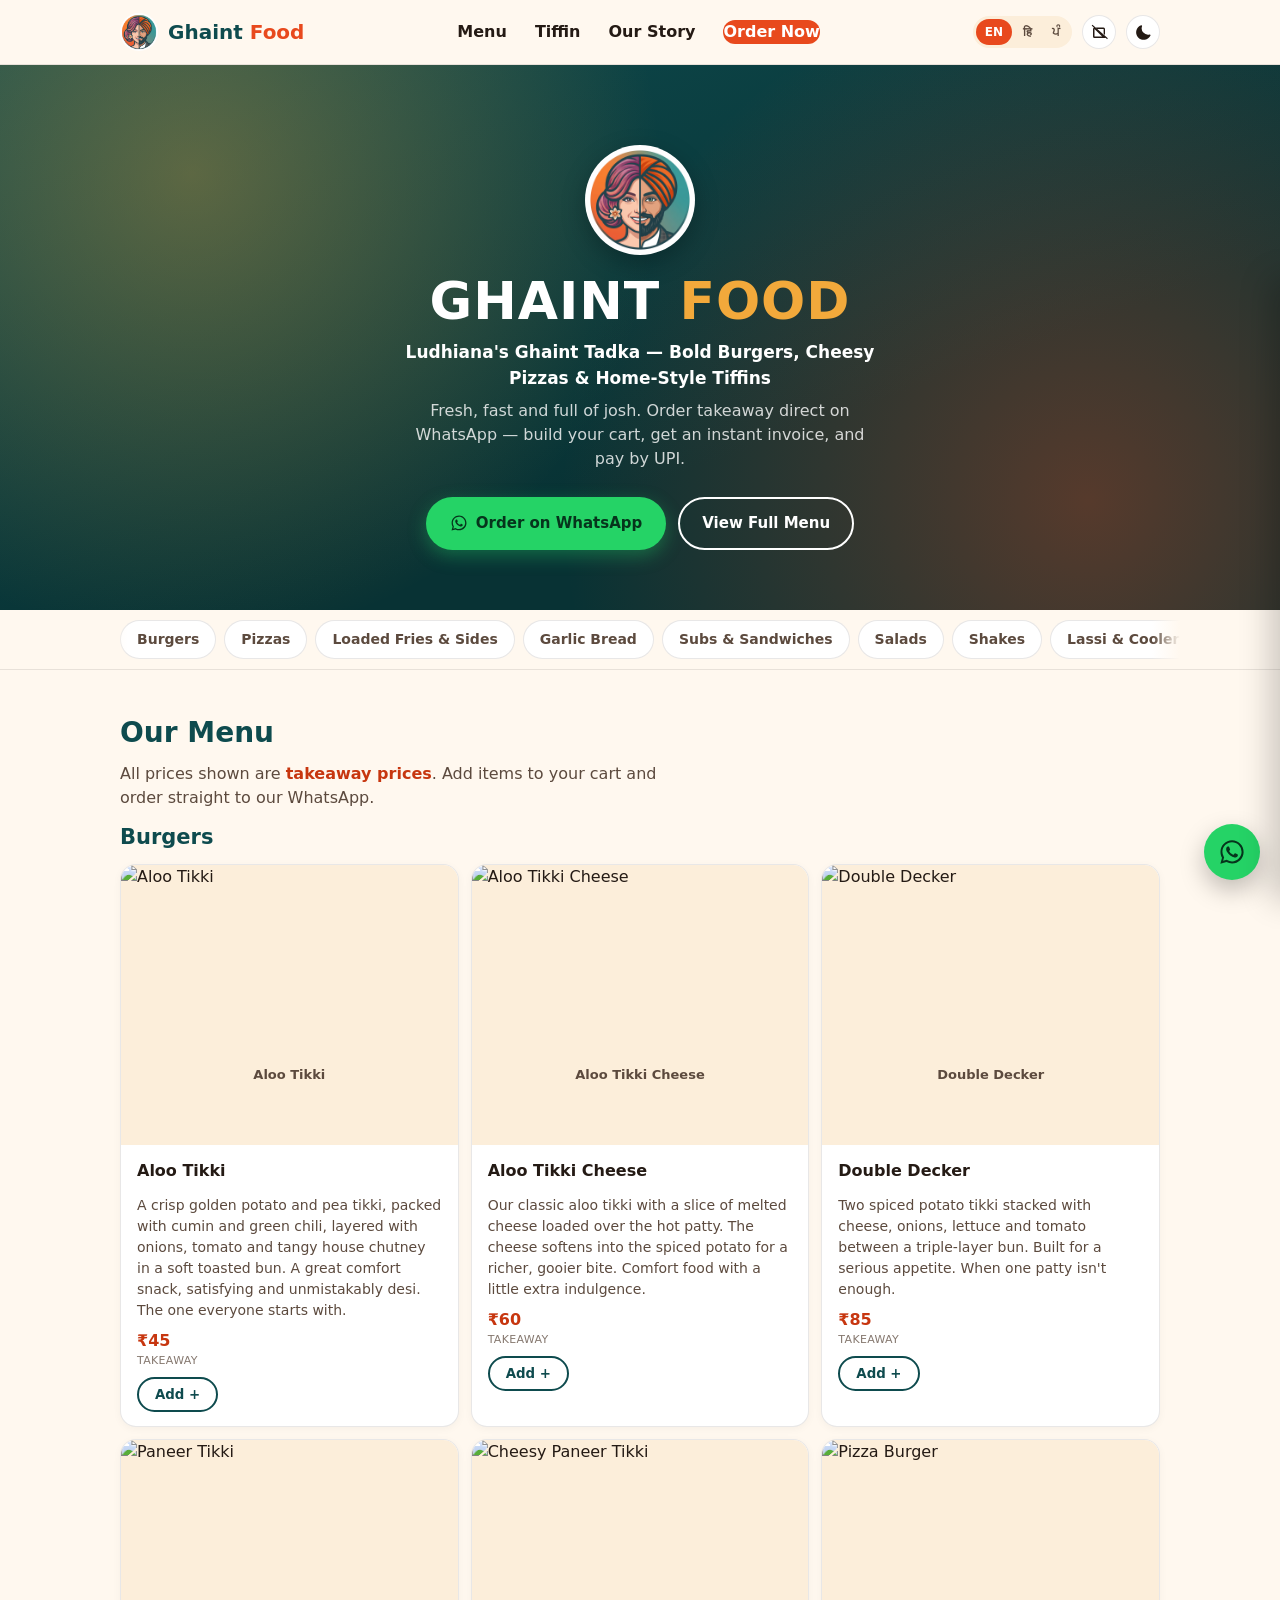
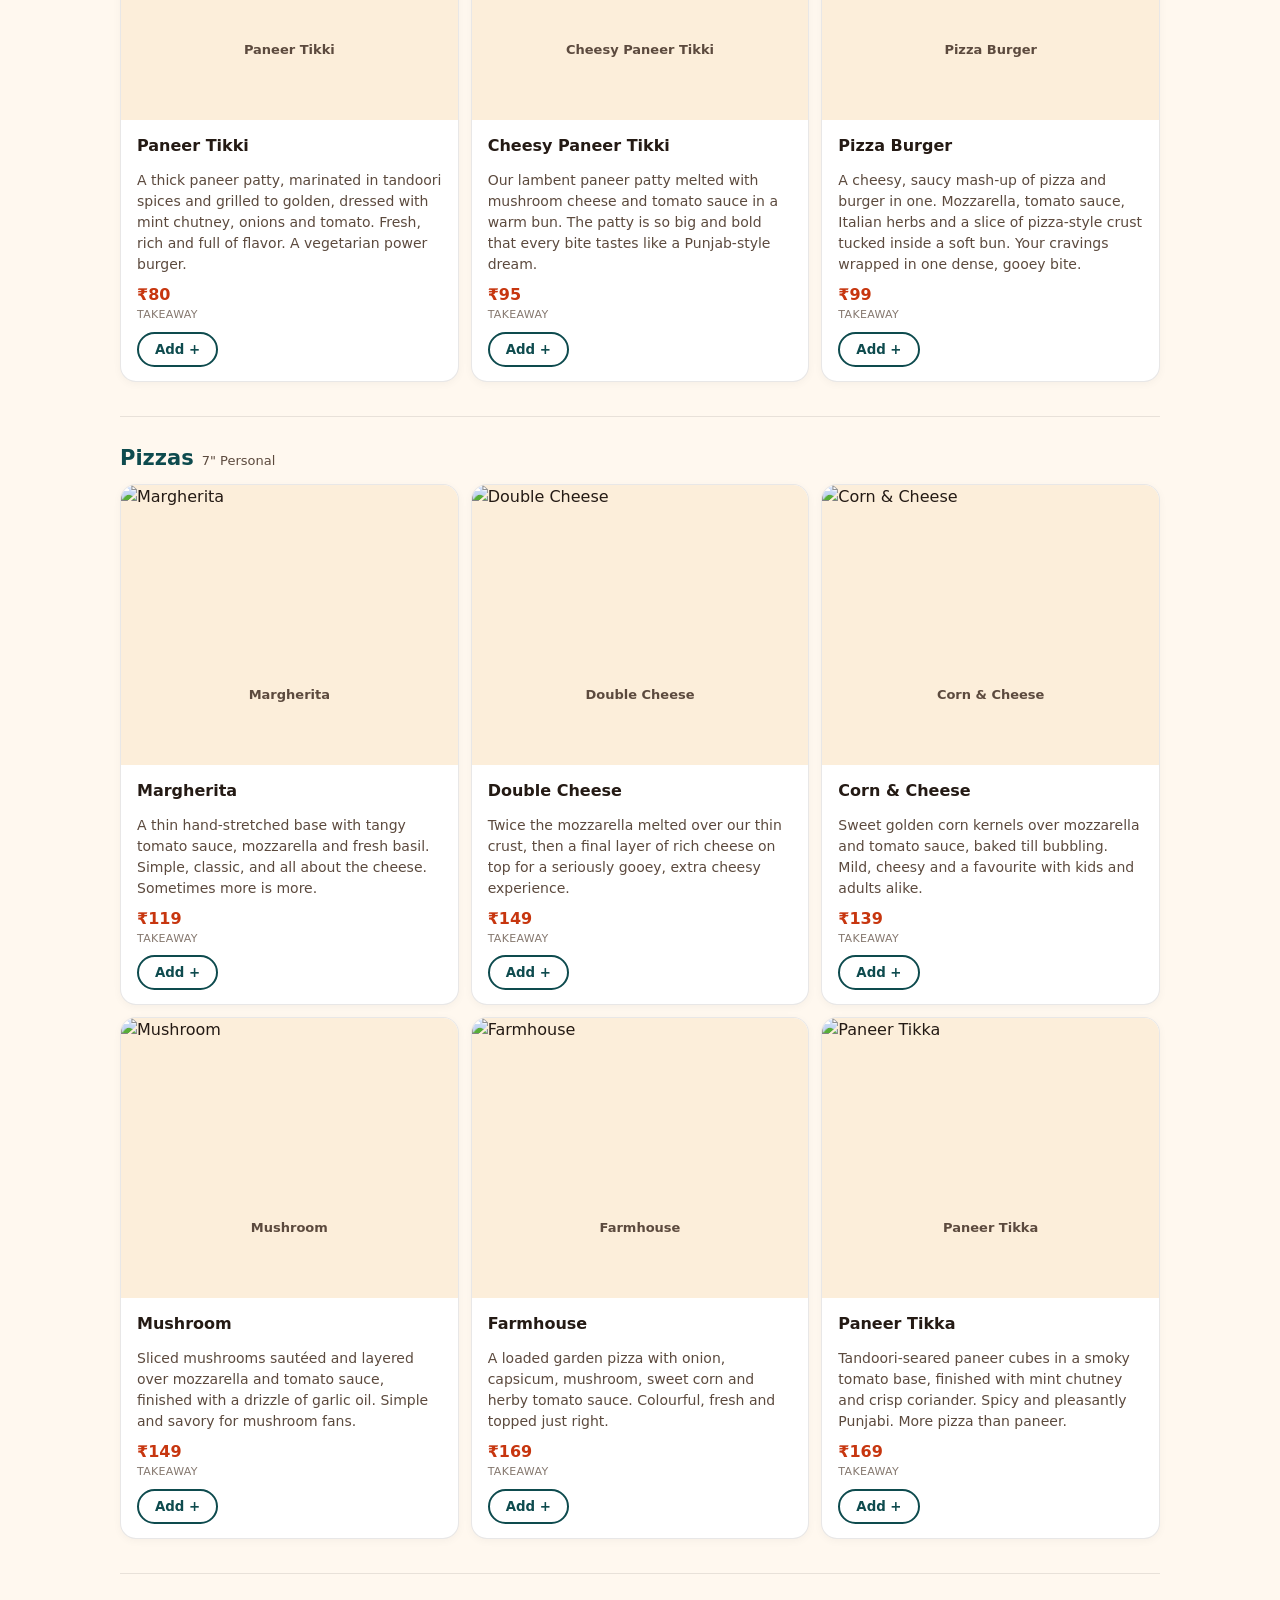
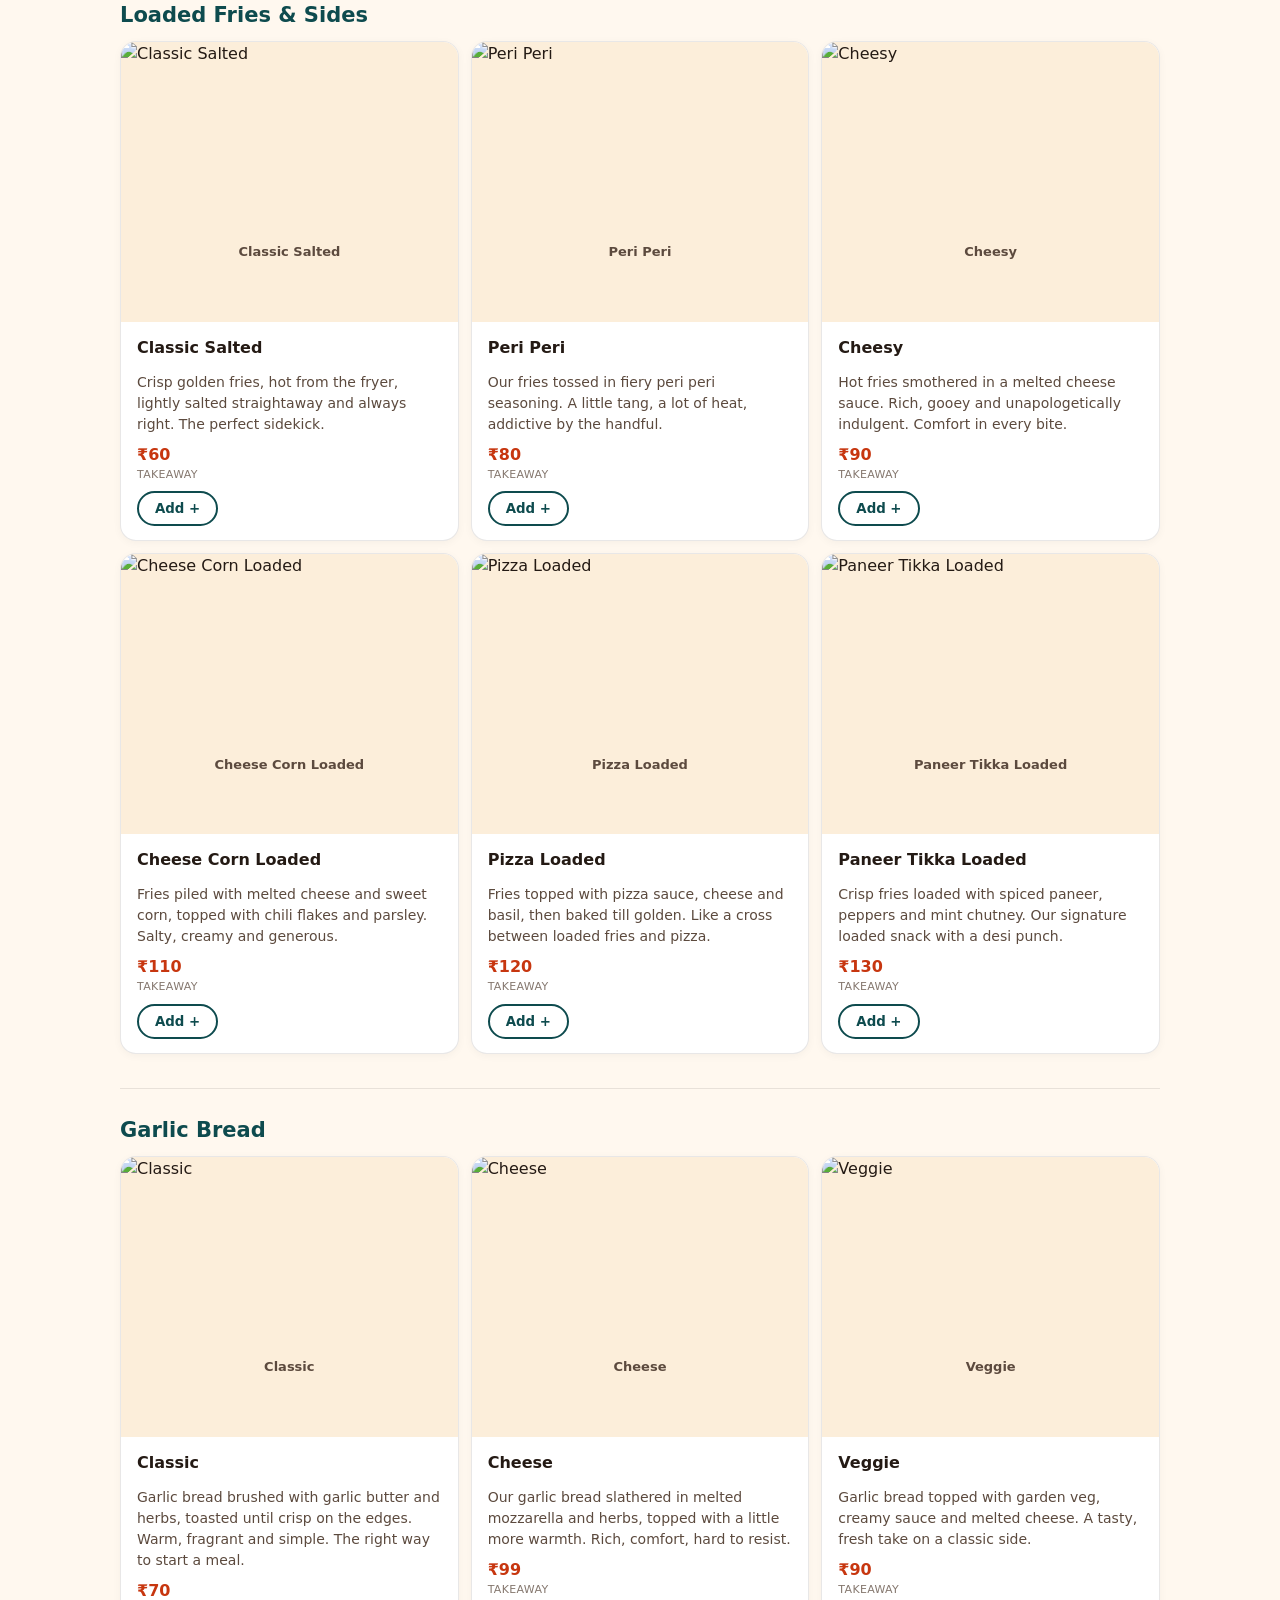
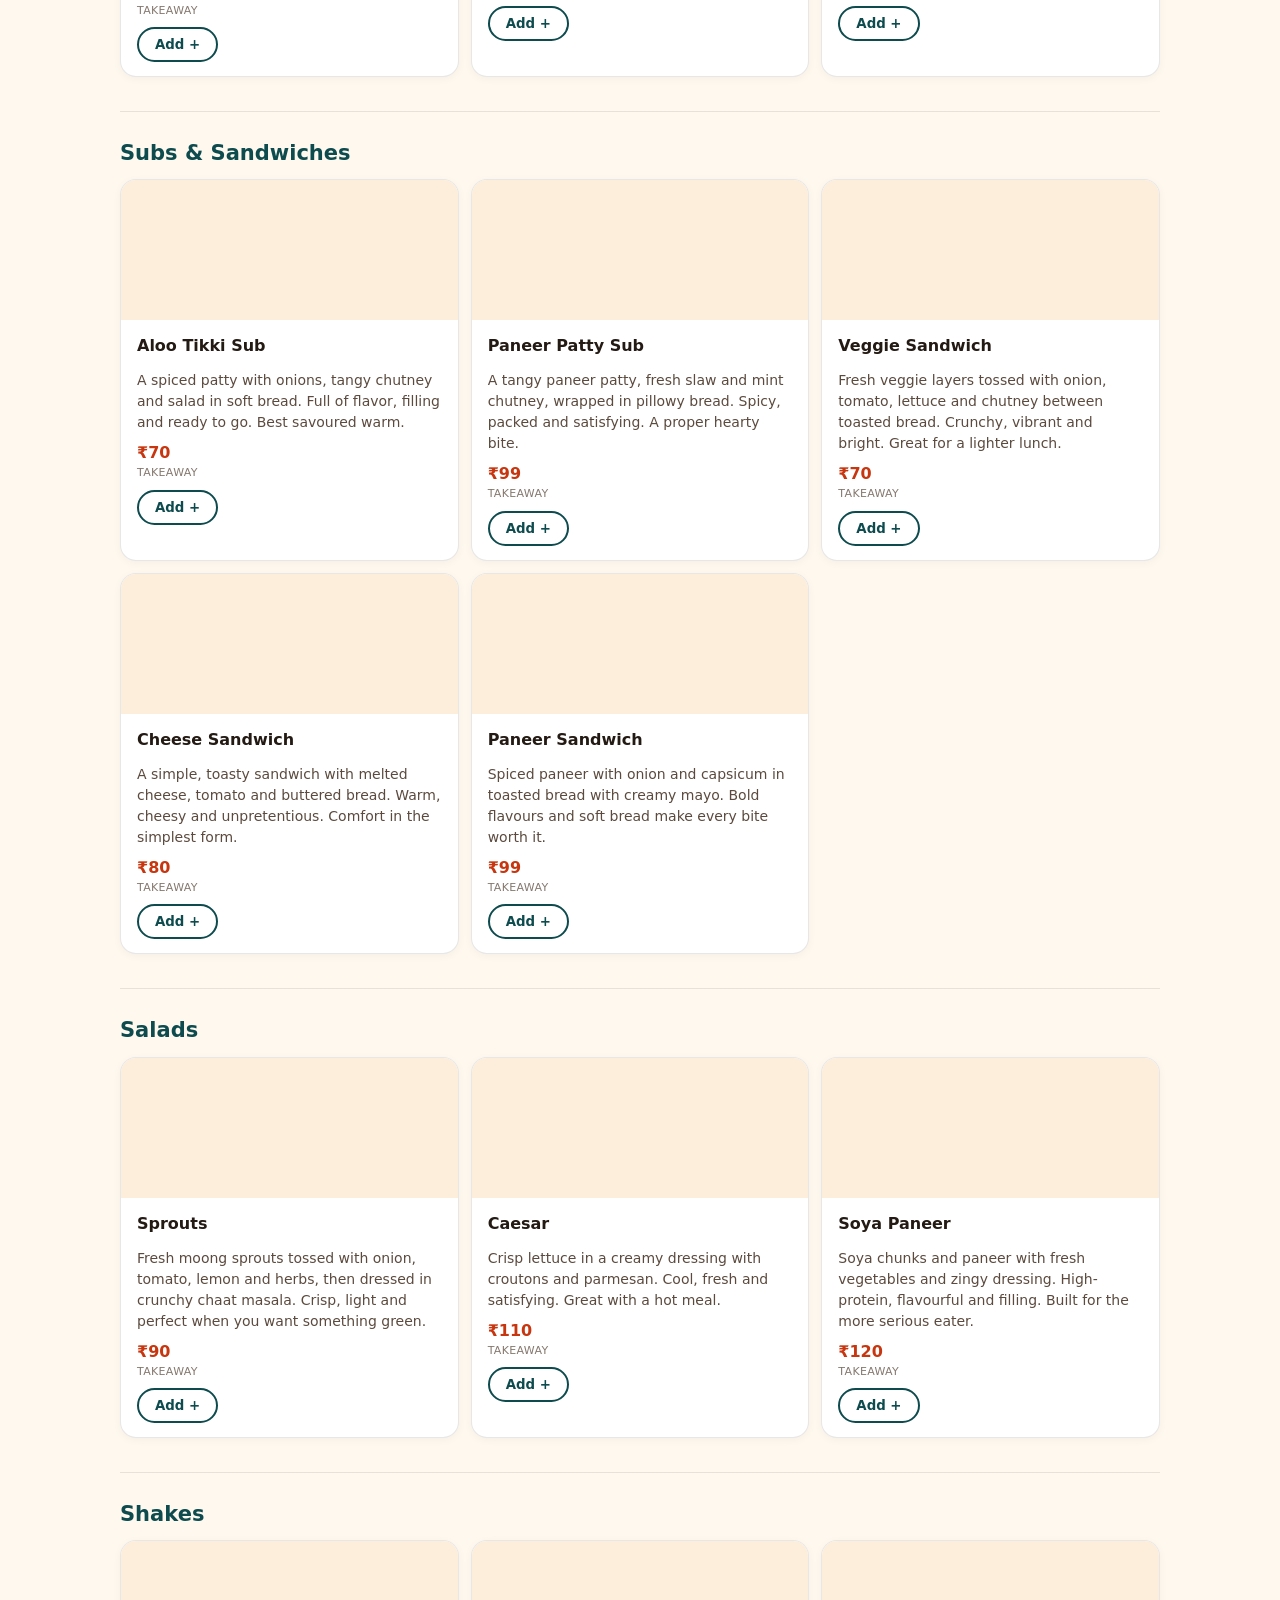
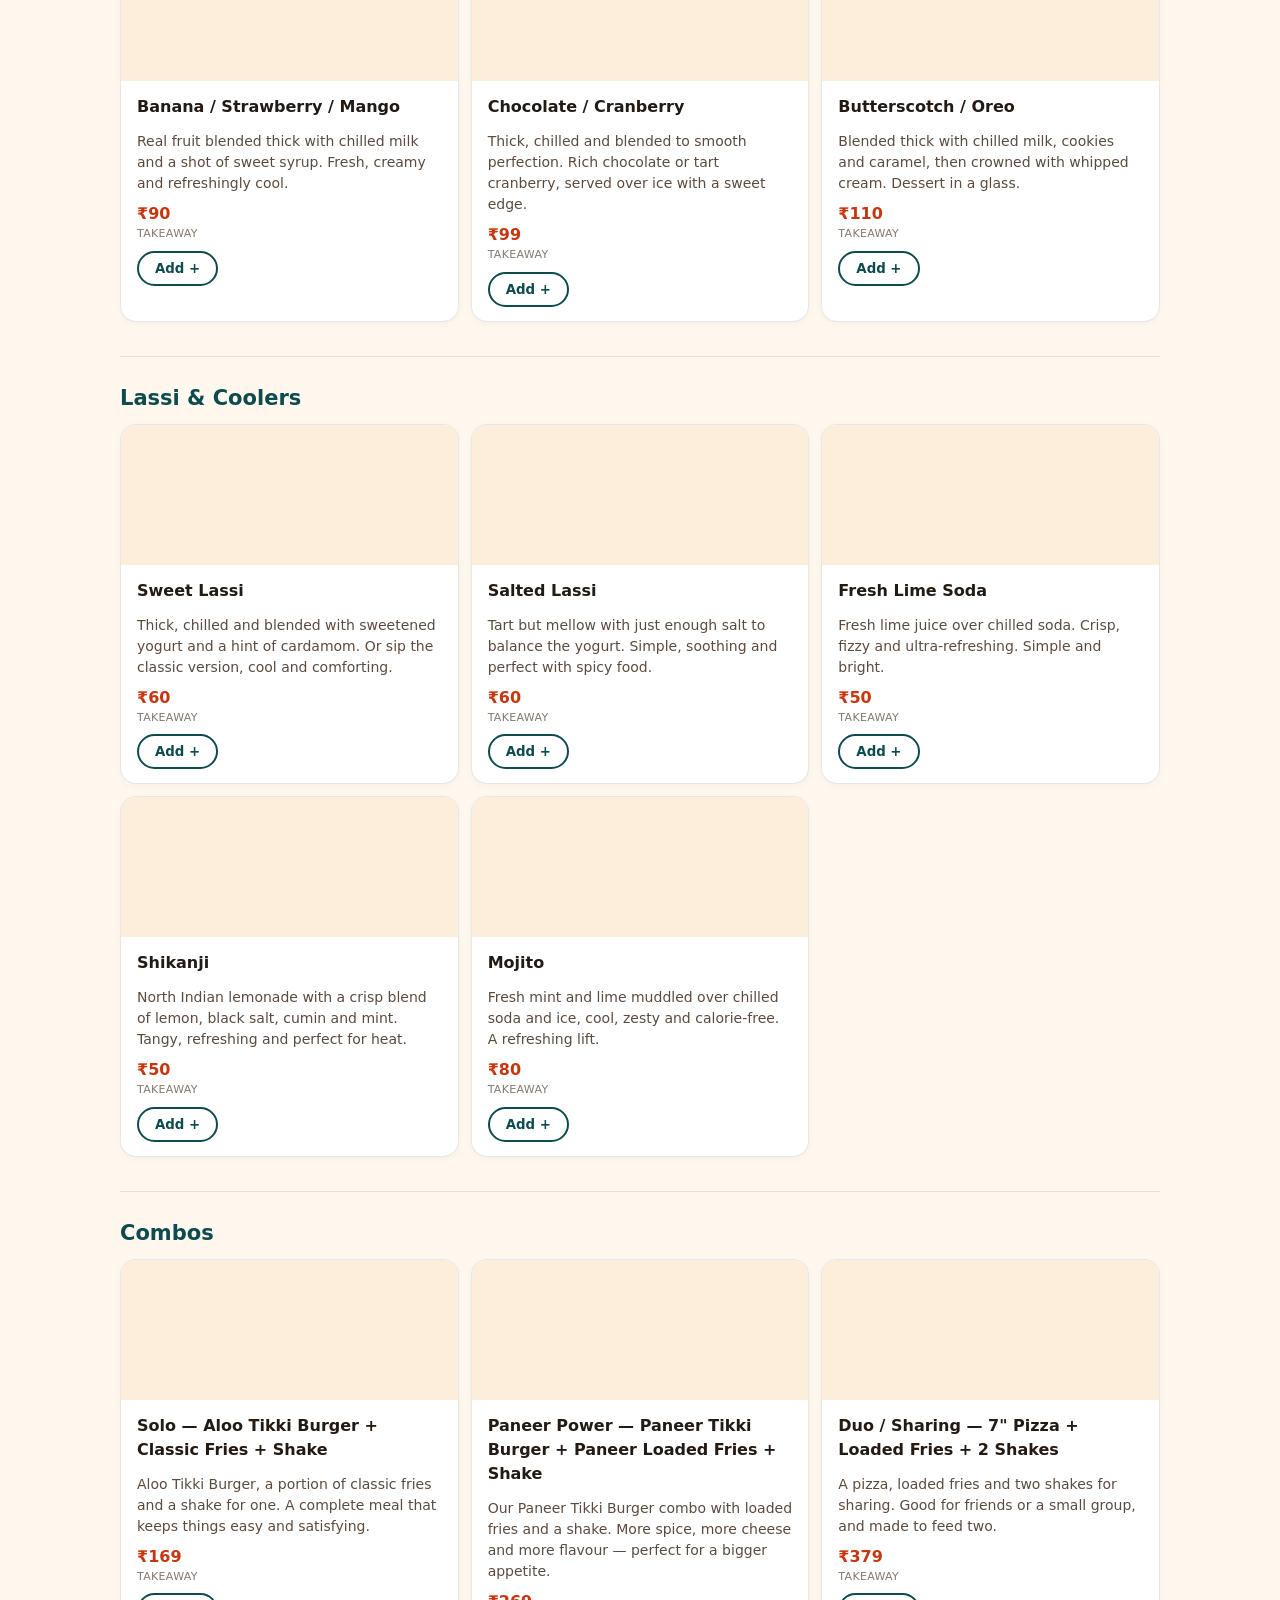
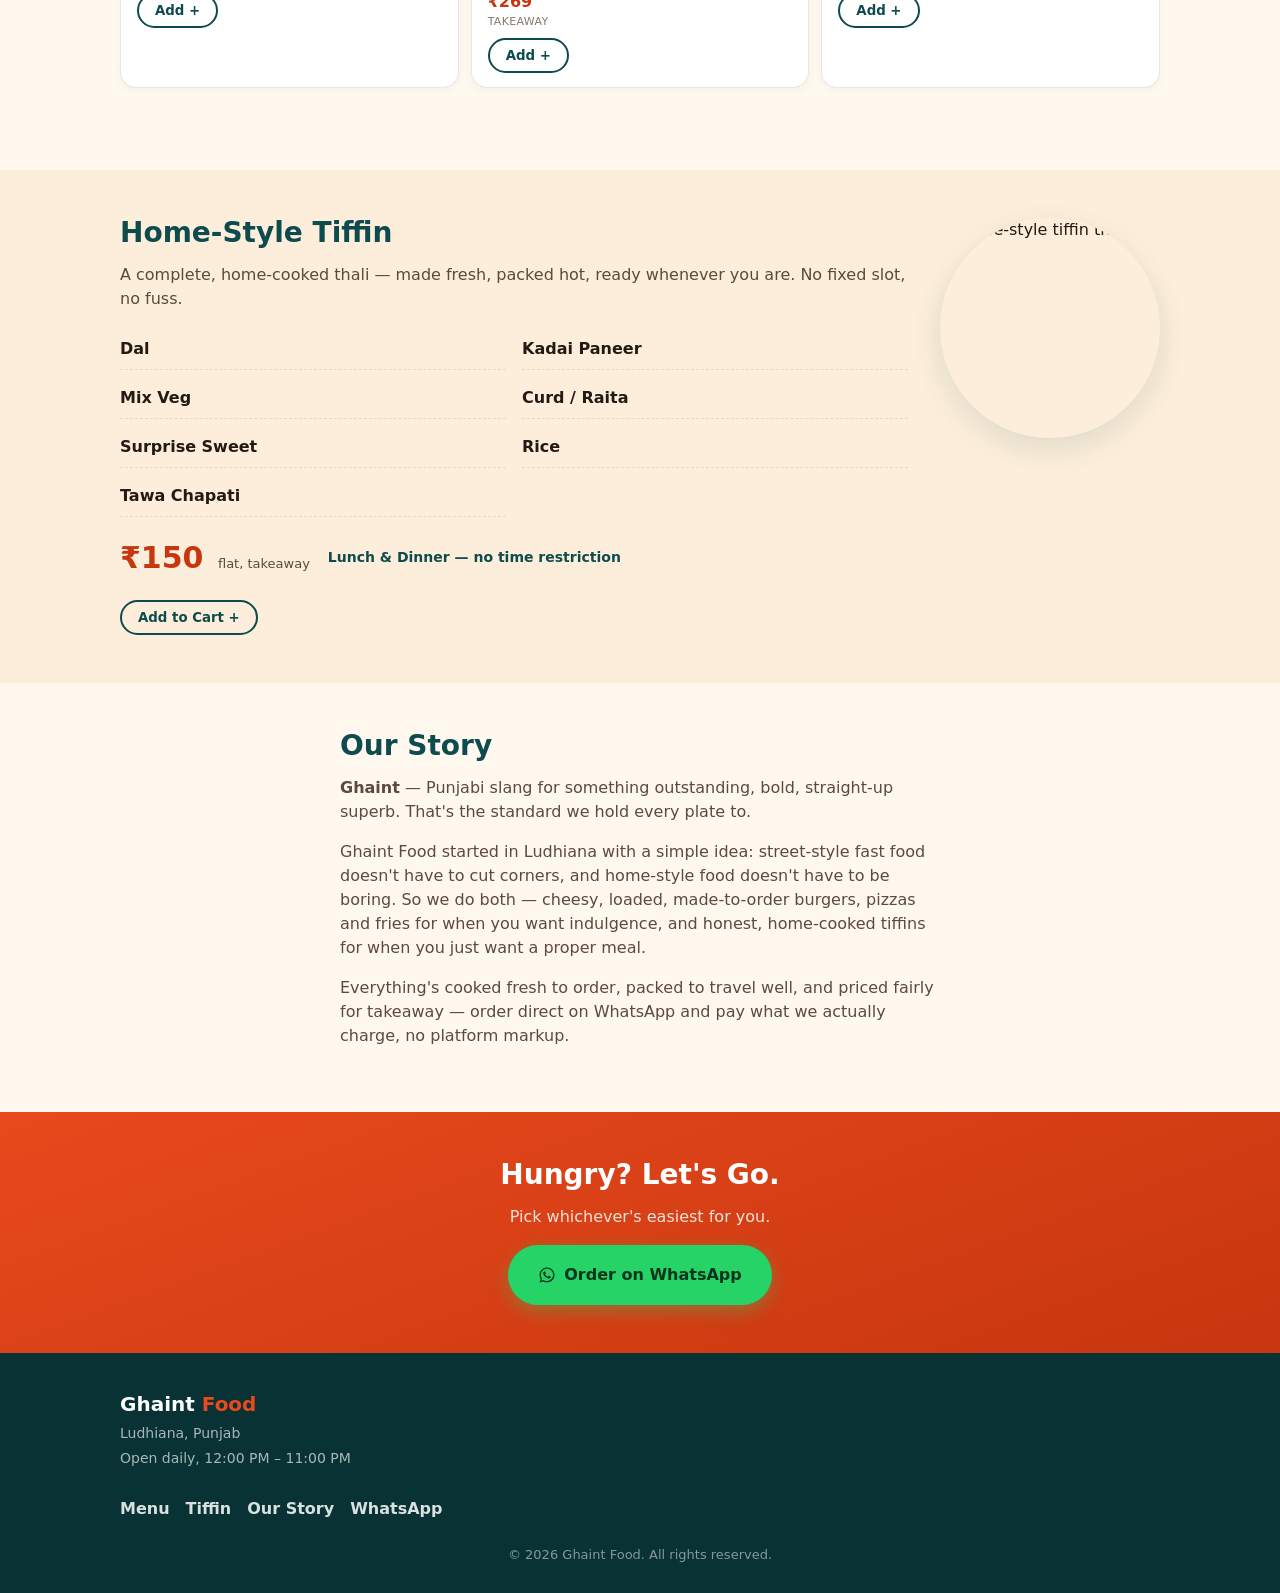
==== commit 47019b7c: "Harden security: add CSP + referrer meta, escape innerHTML data, Secure cookies Static GitHub Pages " ====
--- a/index.html
+++ b/index.html
@@ -8,6 +8,19 @@
 <head>
 <meta charset="UTF-8">
 <meta name="viewport" content="width=device-width, initial-scale=1.0">
+
+<!-- Content-Security-Policy: locks every resource to a known origin so that even if markup
+     were ever injected, it can't load a foreign script or exfiltrate to another host. This
+     site has NO inline scripts and NO inline styles (all JS/CSS is in js/ and css/), so no
+     'unsafe-inline'/'unsafe-eval' is needed — keep it that way. The <script type="application/
+     ld+json"> block below is inert data, not executable JS, so script-src does not apply to it.
+     MAINTENANCE: img-src lists the food-photo host (upload.wikimedia.org). If you ever move
+     menu images (js/menu-data.js) to another host, add that host here or they'll be blocked.
+     Note: frame-ancestors / X-Frame-Options can't be set from a <meta> tag on GitHub Pages;
+     clickjacking protection would require server-set headers, which static hosting doesn't offer. -->
+<meta http-equiv="Content-Security-Policy" content="default-src 'self'; script-src 'self'; style-src 'self' https://fonts.googleapis.com; font-src https://fonts.gstatic.com; img-src 'self' https://upload.wikimedia.org; connect-src 'self'; base-uri 'self'; form-action 'none'; object-src 'none'; upgrade-insecure-requests">
+<meta name="referrer" content="strict-origin-when-cross-origin">
+
 <title>Ghaint Food — Ludhiana's Ghaint Tadka | Burgers, Pizzas, Tiffins &amp; More</title>
 <meta name="description" content="Ghaint Food, Ludhiana — bold burgers, cheesy pizzas, loaded fries and home-style tiffins. Order takeaway direct on WhatsApp.">
 <!-- Initial paint only — js/main.js's applyTheme() immediately overwrites this with
@@ -146,6 +159,7 @@
             <button class="stepper-btn" data-action="inc" data-id="tiffin-thali" data-i18n-aria="aria_increase" aria-label="Increase quantity">+</button>
           </div>
         </div>
+        <div class="sold-out-badge" id="tiffinSoldOutBadge" hidden></div>
       </div>
       <div class="tiffin-visual">
         <img src="" alt="Home-style tiffin thali" id="tiffinImage">
--- a/css/styles.css
+++ b/css/styles.css
@@ -110,7 +110,9 @@
 .btn:active { transform: scale(0.97); }
 .btn .icon { width: 18px; height: 18px; }
 .btn-whatsapp { background: #25D366; color: #06341c; box-shadow: 0 6px 18px rgba(37, 211, 102, 0.35); }
-.btn-outline { background: transparent; border-color: var(--surface); color: var(--surface); }
+/* Fixed white, not var(--surface): this button only ever sits on the hero's fixed-dark
+   gradient (see --hero-from above), which doesn't flip with the light/dark theme. */
+.btn-outline { background: transparent; border-color: #fff; color: #fff; }
 .btn-upi { background: var(--gold); color: var(--teal-dark); box-shadow: 0 6px 18px rgba(242, 169, 59, 0.35); }
 .btn-lg { padding: 16px 28px; font-size: 16px; }
 .btn.is-disabled { opacity: .5; cursor: not-allowed; pointer-events: none; }
@@ -295,6 +297,21 @@
   border-bottom: 1px solid var(--border);
   padding: 10px 0;
 }
+/* Fade hint at the scrollable chip row's edges, aligned to .container's own max-width/centering
+   (calc mirrors .container: half of its 1080px max-width, clamped to 0 below that breakpoint)
+   so the fade sits at the chips' actual visible edge on both full-bleed mobile and centered desktop. */
+.category-nav::before,
+.category-nav::after {
+  content: "";
+  position: absolute;
+  top: 0;
+  bottom: 0;
+  width: 28px;
+  z-index: 1;
+  pointer-events: none;
+}
+.category-nav::before { left: max(0px, calc(50% - 540px)); background: linear-gradient(to right, var(--bg), transparent); }
+.category-nav::after { right: max(0px, calc(50% - 540px)); background: linear-gradient(to left, var(--bg), transparent); }
 .category-nav-inner {
   display: flex;
   gap: 8px;
@@ -345,6 +362,27 @@
 .menu-card-description { color: var(--ink-soft); font-size: 14px; line-height: 1.5; margin-top: 4px; }
 .menu-card-price { color: var(--chili-dark); font-weight: 700; }
 .menu-card-price small { display: block; font-weight: 500; font-size: 11px; text-transform: uppercase; letter-spacing: .03em; opacity: .75; color: var(--ink-soft); }
+
+/* Sold out: dim the whole card so it reads as unavailable without hiding it (still shown for
+   menu completeness/trust) — used on both menu cards and the tiffin section. */
+.menu-card.is-sold-out .menu-card-img,
+.menu-card.is-sold-out .menu-card-img-fallback { filter: grayscale(60%); opacity: .55; }
+.menu-card.is-sold-out .menu-card-name,
+.menu-card.is-sold-out .menu-card-description,
+.menu-card.is-sold-out .menu-card-price { opacity: .6; }
+.sold-out-badge {
+  align-self: flex-start;
+  background: var(--ink-soft);
+  color: var(--surface);
+  font-family: var(--font-display);
+  font-weight: 700;
+  font-size: 13px;
+  letter-spacing: .02em;
+  text-transform: uppercase;
+  border-radius: 999px;
+  padding: 8px 16px;
+}
+.sold-out-badge[hidden] { display: none; }
 
 /* Cart add / stepper controls (used on menu cards, tiffin, and the cart drawer) */
 .cart-add-btn {
@@ -486,11 +524,11 @@
 }
 .cart-drawer {
   position: fixed;
-  top: 0;
+  bottom: 0;
   right: 0;
-  bottom: 0;
   width: 100%;
   max-width: 400px;
+  max-height: min(640px, 92vh);
   background: var(--surface);
   z-index: 80;
   display: flex;
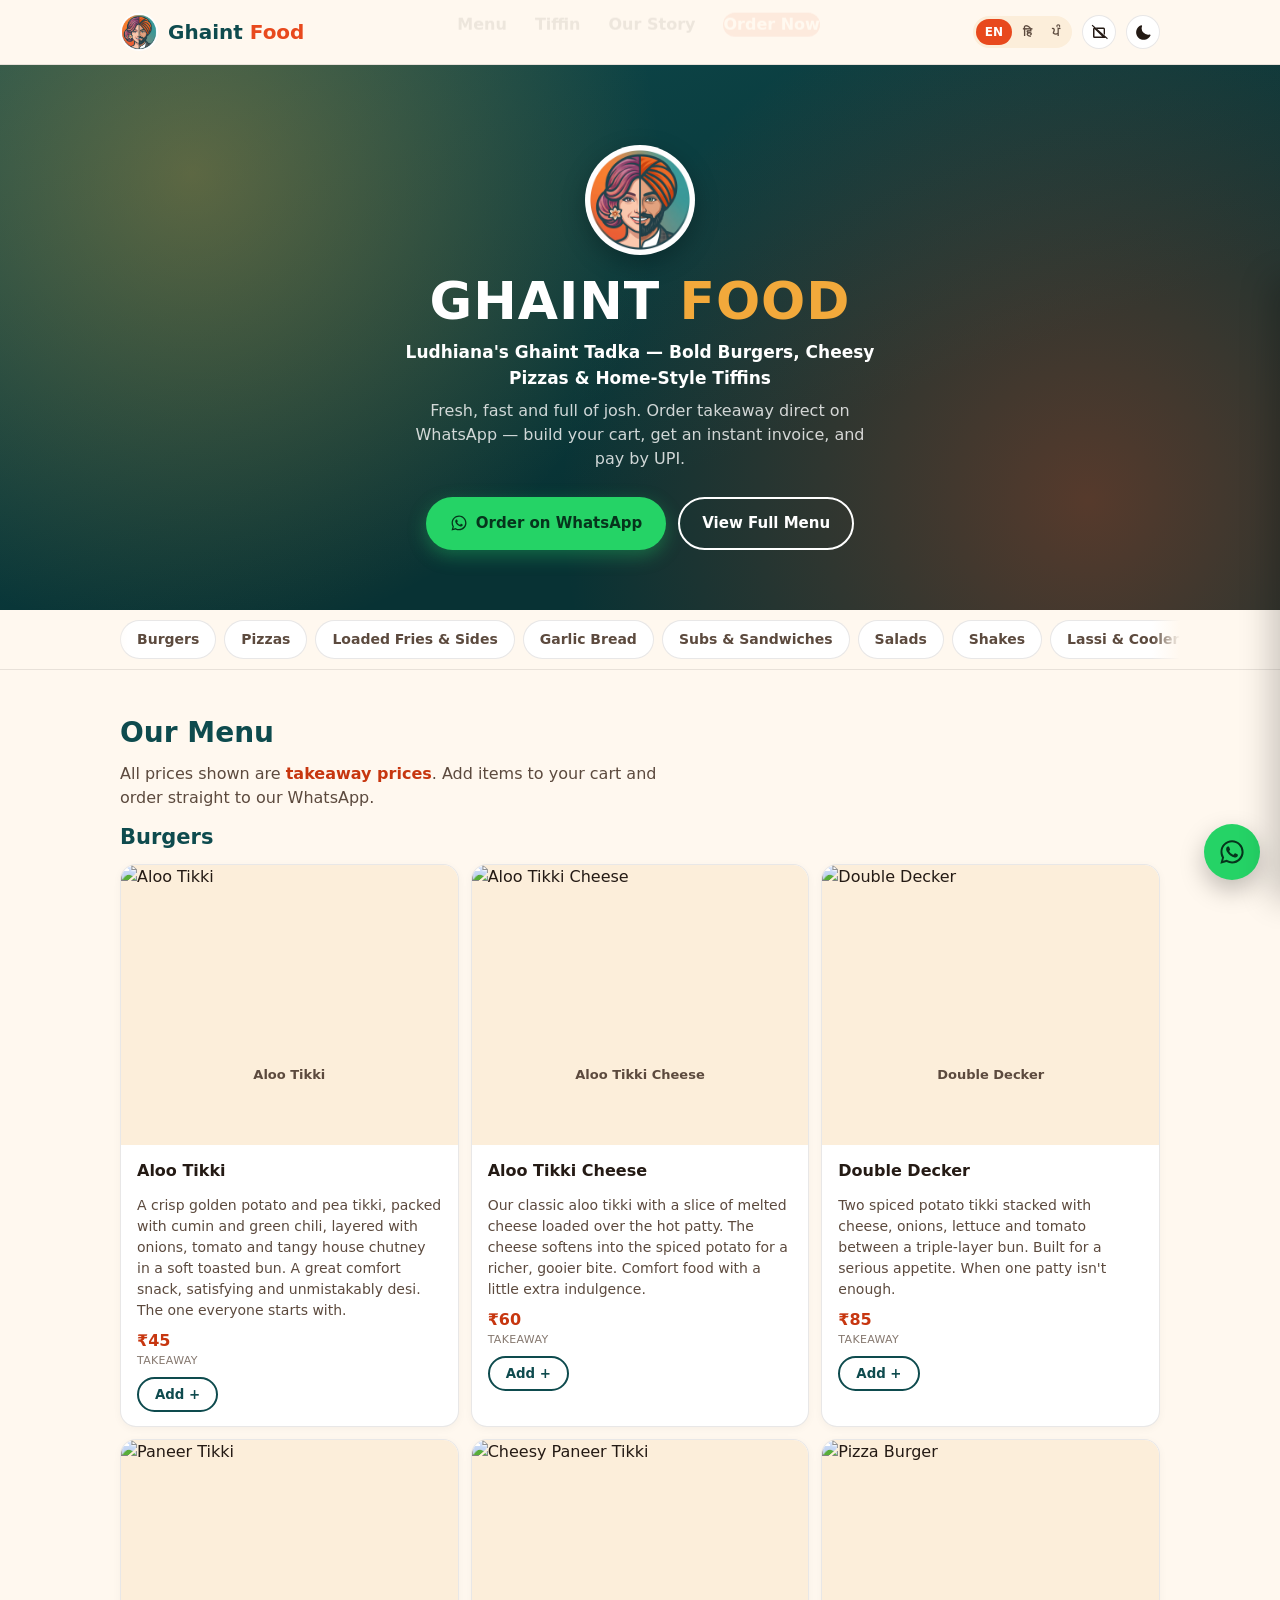
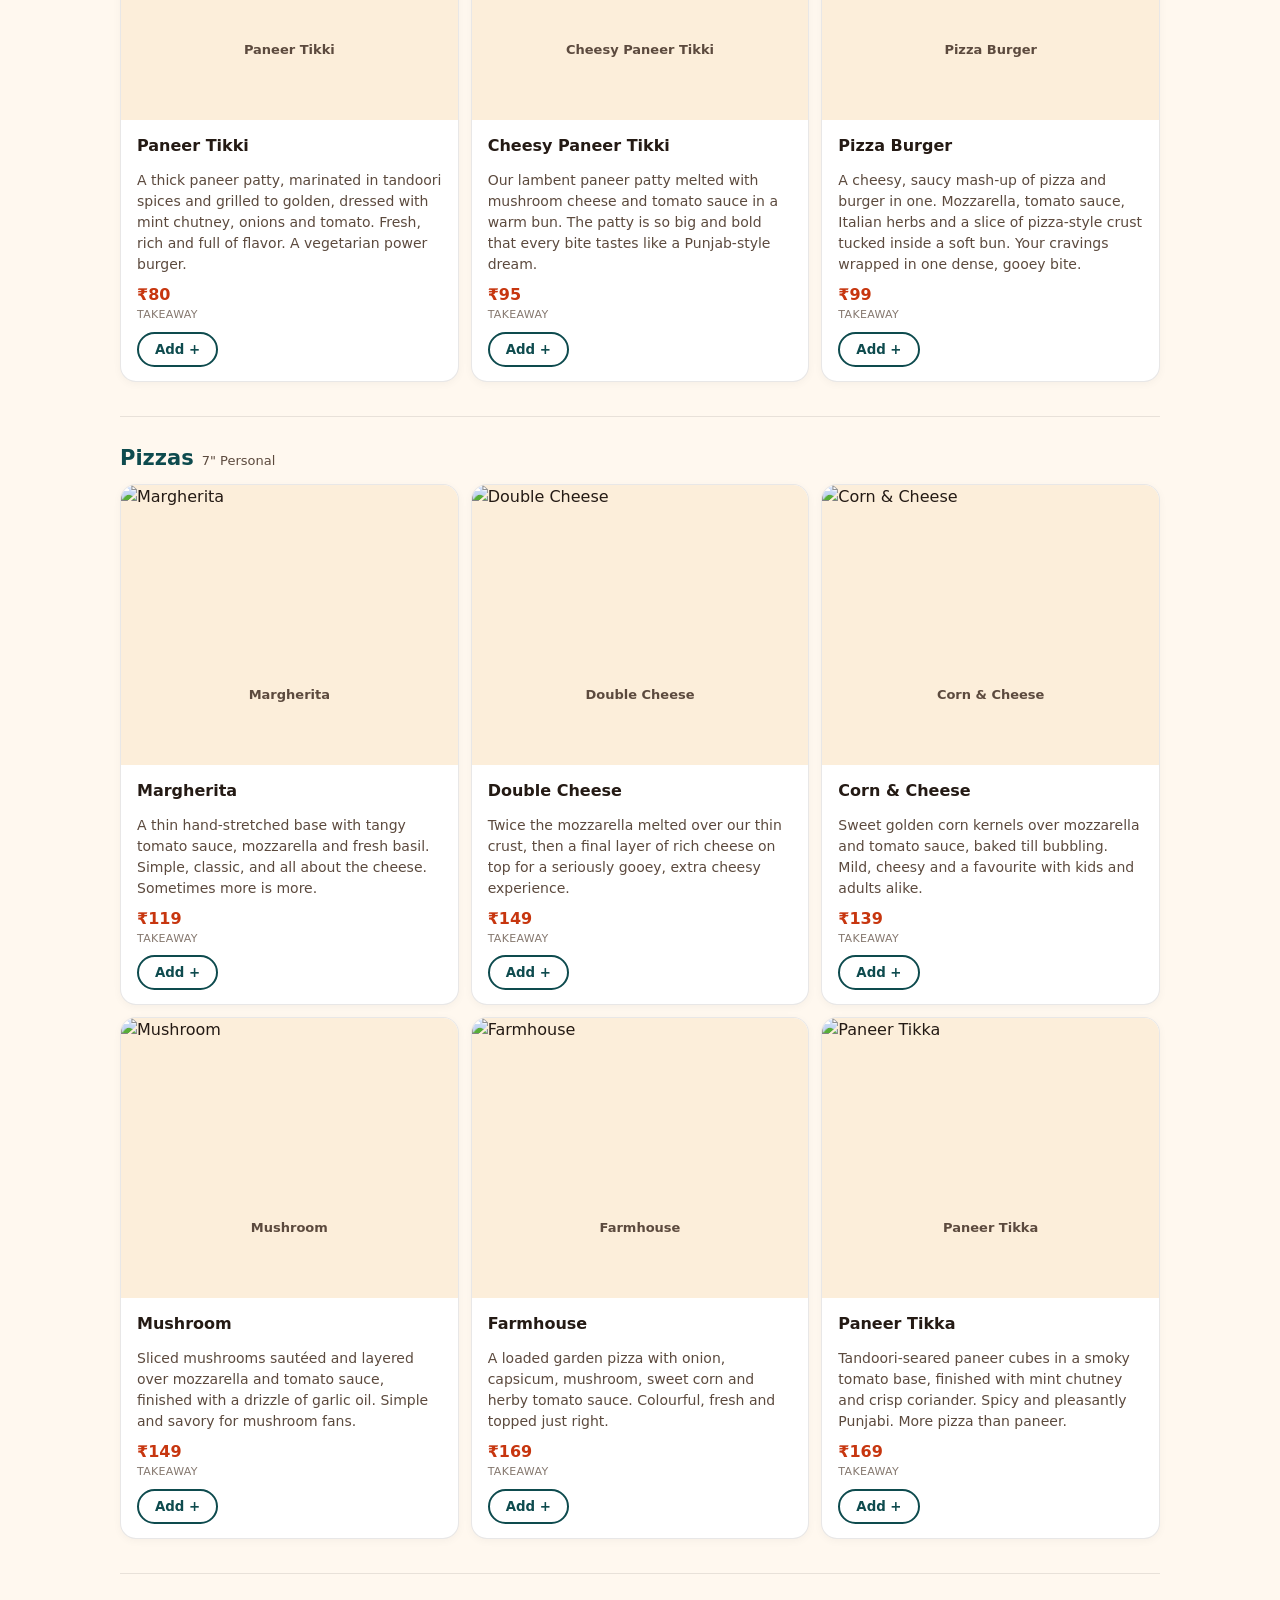
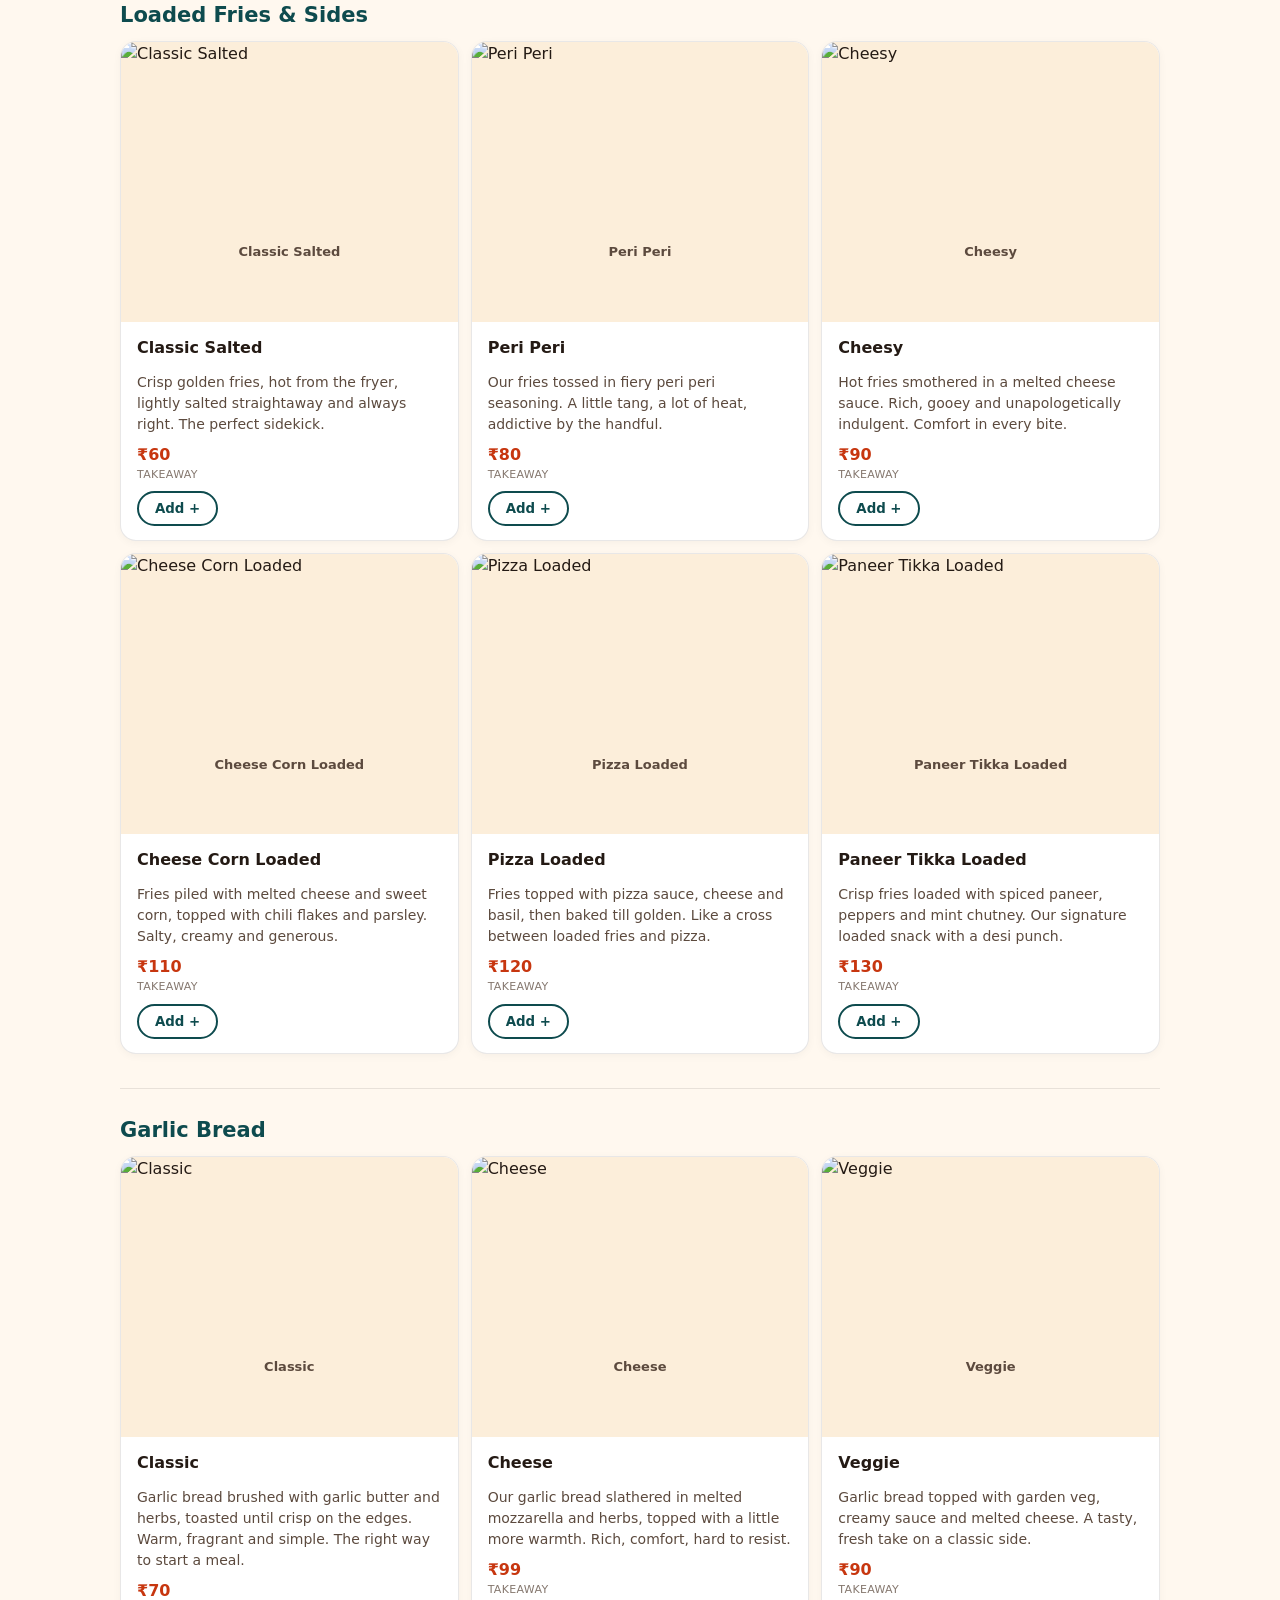
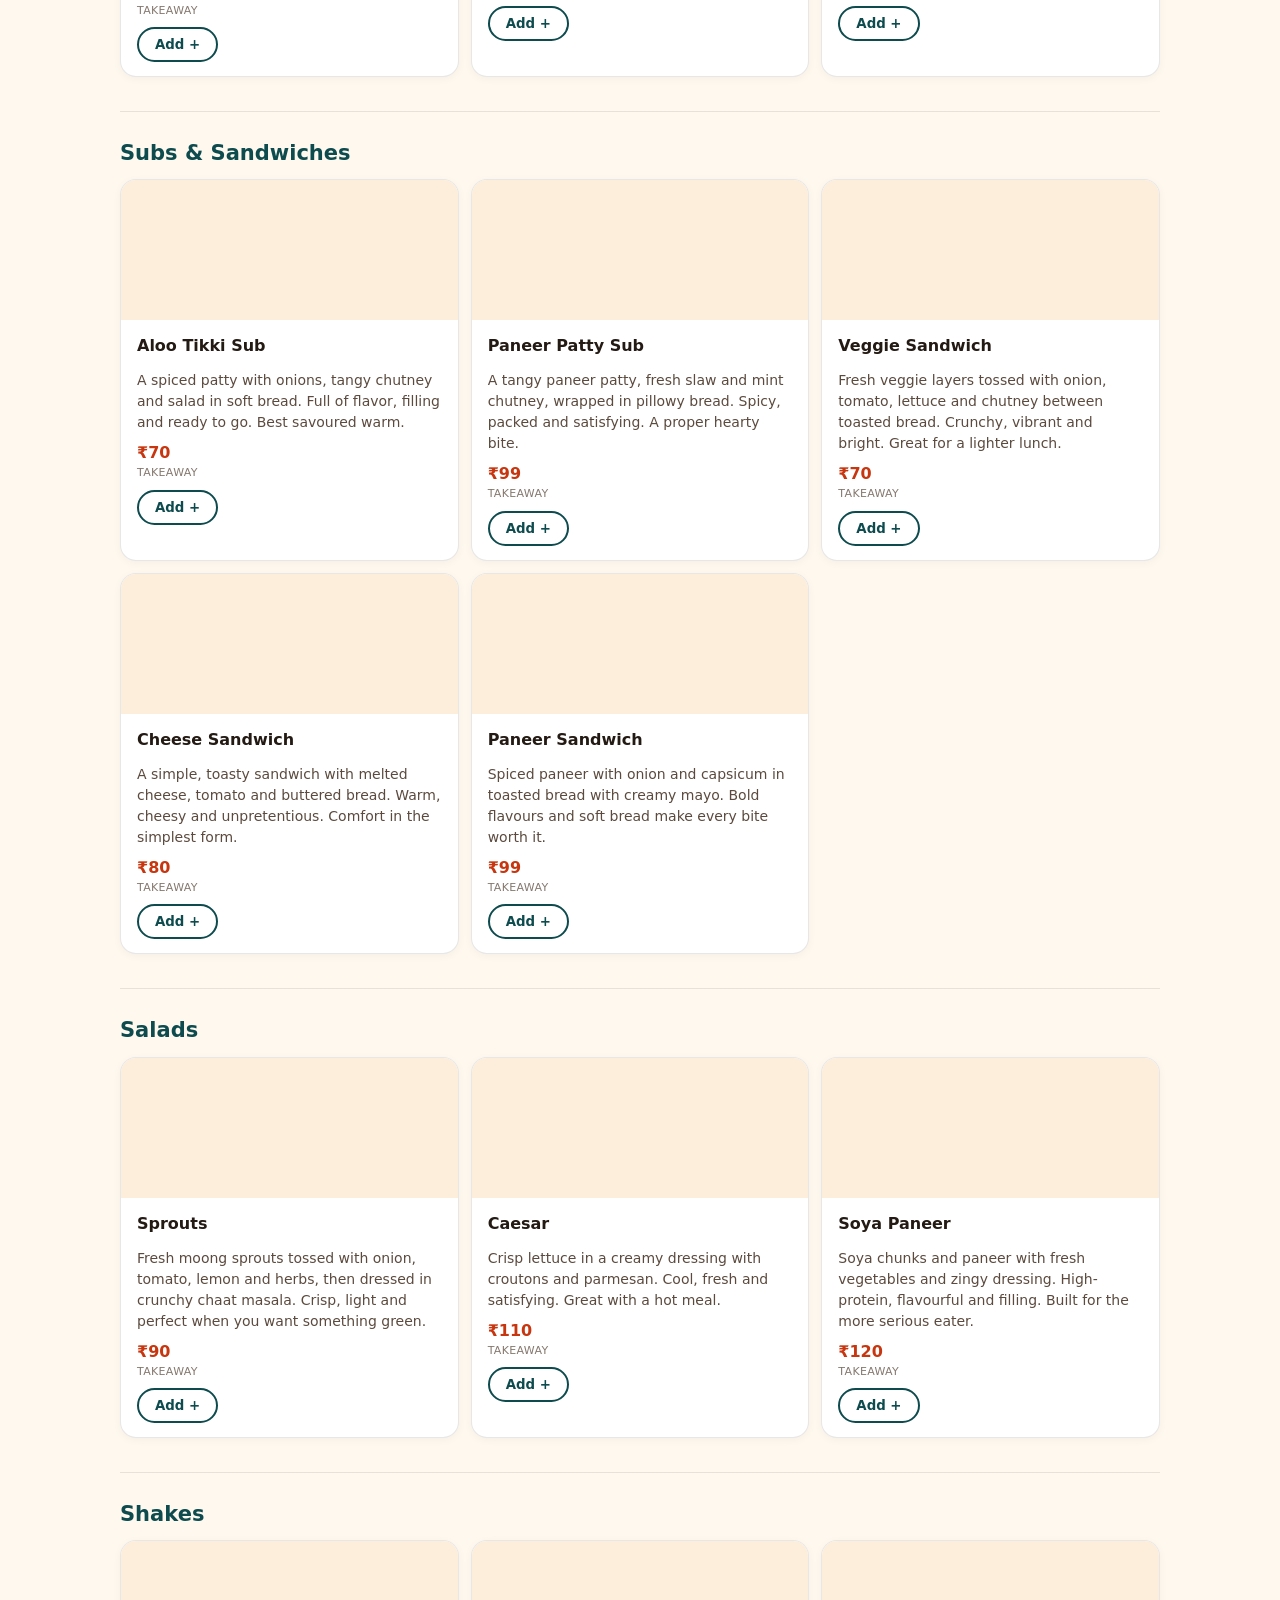
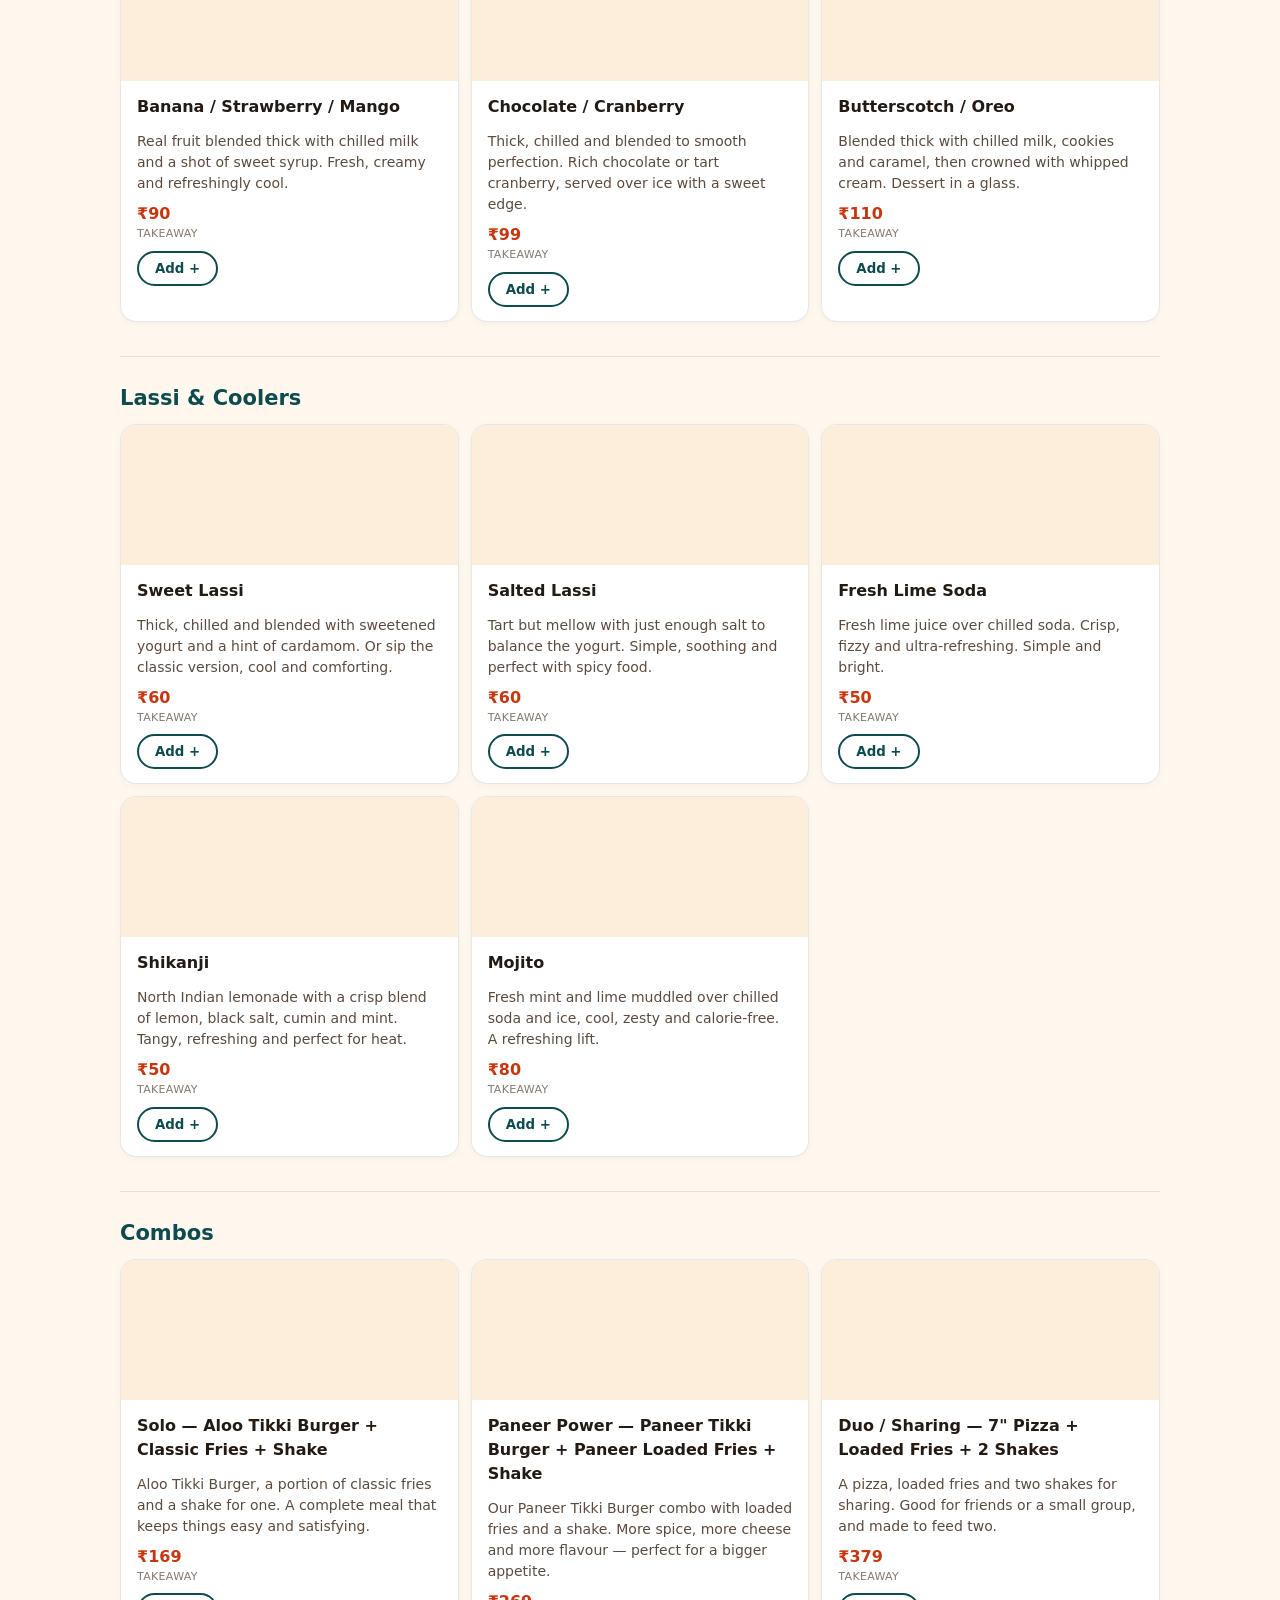
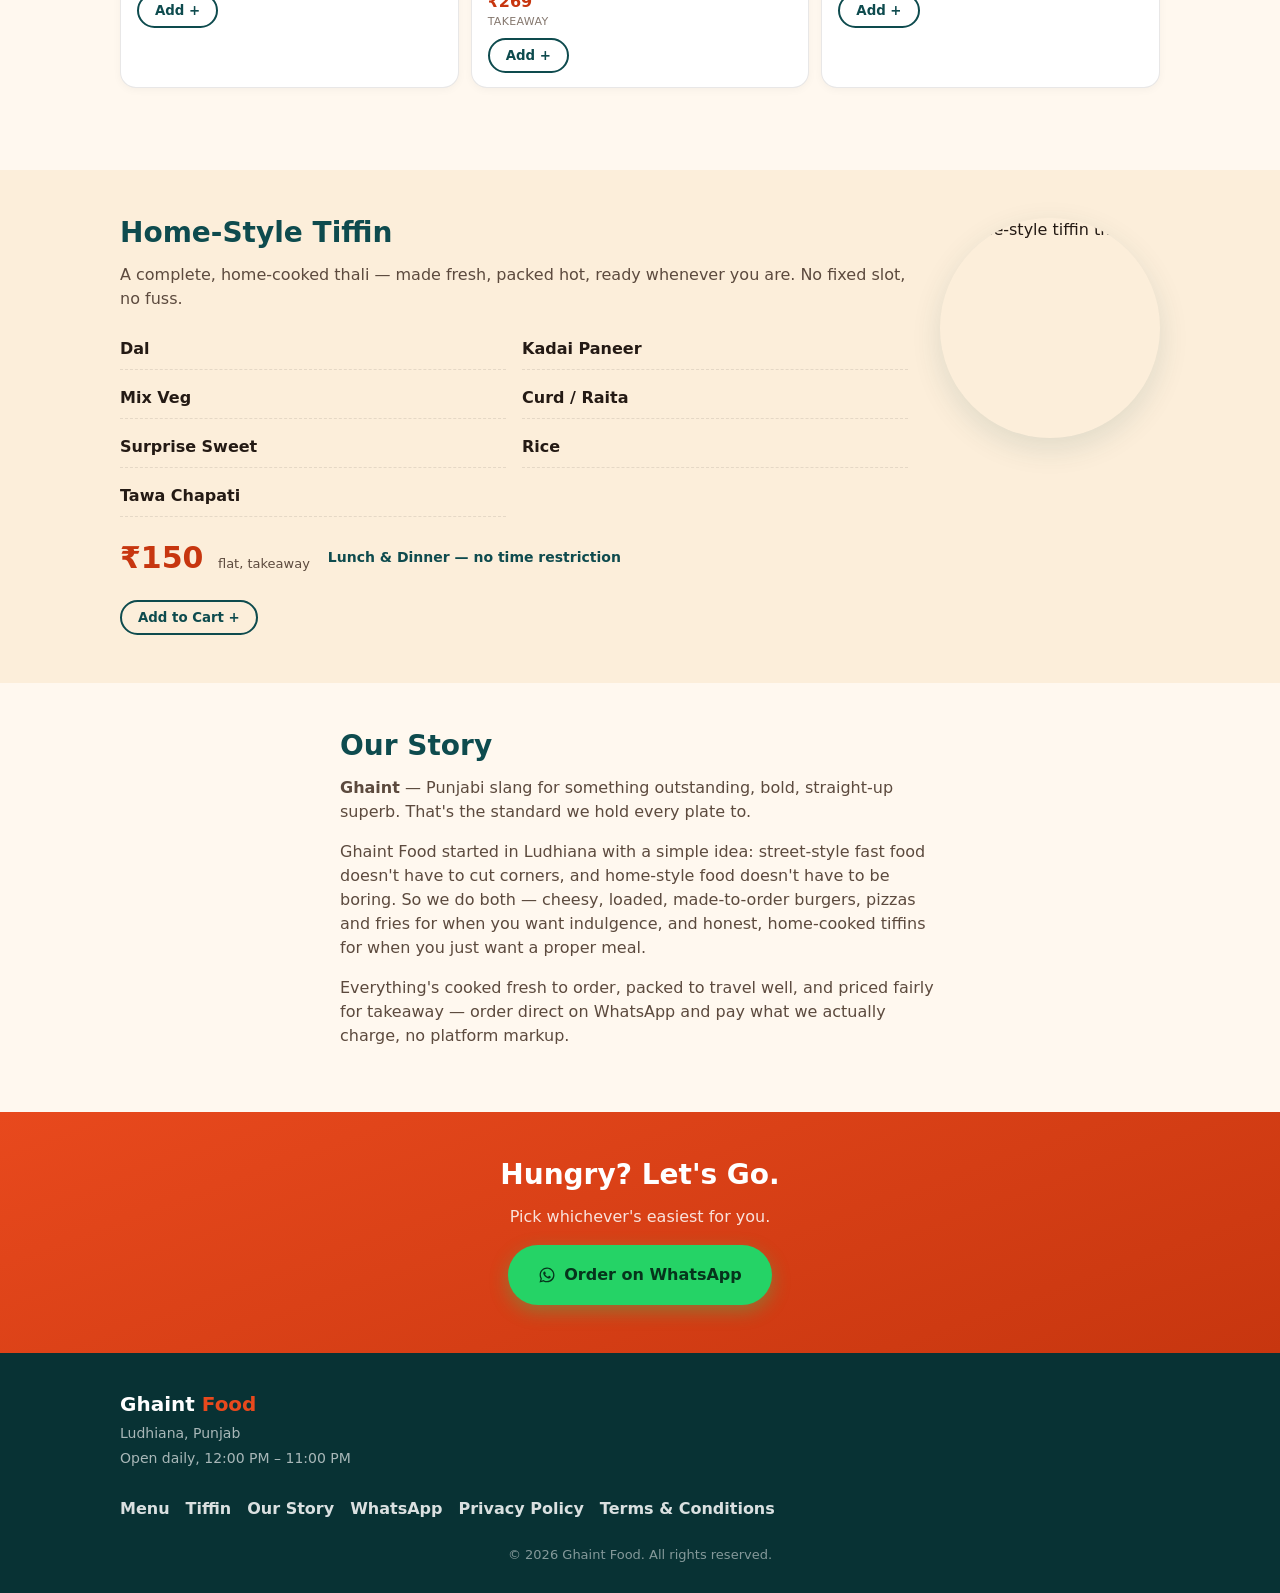
==== commit cf8c9f41: "Add Terms & Conditions and Privacy Policy page (legal.html) New legal.html holds both documents, lin" ====
--- a/index.html
+++ b/index.html
@@ -204,6 +204,8 @@
       <a href="#tiffin" data-i18n="nav_tiffin">Tiffin</a>
       <a href="#about" data-i18n="nav_about">Our Story</a>
       <a data-order="whatsapp" href="#">WhatsApp</a>
+      <a href="legal.html#privacy" data-i18n="privacy_policy">Privacy Policy</a>
+      <a href="legal.html#terms" data-i18n="terms_conditions">Terms &amp; Conditions</a>
     </div>
   </div>
   <p class="footer-copy">© <span id="year"></span> Ghaint Food. <span data-i18n="footer_copy_rights">All rights reserved.</span></p>
--- a/css/styles.css
+++ b/css/styles.css
@@ -644,6 +644,82 @@
   .hero { padding: 80px 0 60px; }
 }
 
+/* ---------- legal page (legal.html: Terms & Privacy) ---------- */
+/* Uses the same theme variables as the rest of the site, so light/dark carries over. */
+.legal-page { padding: 28px 0 56px; }
+.legal-container { max-width: 760px; }
+.legal-crumb { font-size: 14px; font-weight: 600; margin: 0 0 20px; }
+.legal-crumb a { color: var(--teal); }
+.legal-crumb-bottom { margin: 40px 0 0; }
+.legal-title { font-family: var(--font-display); font-size: 34px; color: var(--teal); margin: 0 0 6px; }
+.legal-updated { color: var(--ink-soft); font-size: 14px; margin: 0 0 24px; }
+
+.legal-toc {
+  display: flex;
+  flex-wrap: wrap;
+  gap: 10px 18px;
+  padding: 14px 18px;
+  margin: 0 0 32px;
+  background: var(--bg-alt);
+  border: 1px solid var(--border);
+  border-radius: var(--radius);
+  font-weight: 600;
+  font-size: 14px;
+}
+.legal-toc a { color: var(--teal); }
+
+.legal-section { margin: 0 0 40px; scroll-margin-top: 90px; }
+.legal-section h2 {
+  font-family: var(--font-display);
+  font-size: 24px;
+  color: var(--teal);
+  margin: 0 0 14px;
+  padding-bottom: 8px;
+  border-bottom: 2px solid var(--border);
+}
+.legal-section h3 { font-size: 17px; color: var(--ink); margin: 22px 0 6px; }
+.legal-section p { color: var(--ink-soft); margin: 0 0 12px; }
+.legal-section ul { color: var(--ink-soft); margin: 0 0 12px; padding-left: 20px; }
+.legal-section li { margin: 0 0 6px; }
+.legal-section strong { color: var(--ink); }
+
+/* Security highlight callout — the "how we keep your info safe" panel. */
+.legal-highlight {
+  background: var(--surface);
+  border: 1px solid var(--border);
+  border-left: 4px solid var(--teal);
+  border-radius: var(--radius);
+  box-shadow: var(--card-shadow);
+  padding: 24px;
+}
+.legal-highlight h2 { border-bottom: none; padding-bottom: 0; margin-bottom: 8px; }
+.legal-secure-list { list-style: none; padding-left: 0; margin: 16px 0; }
+.legal-secure-list li { position: relative; padding-left: 30px; margin-bottom: 12px; }
+/* Pure-CSS checkmark (a rotated L-shaped border) inside a teal disc — no image asset, so
+   nothing here depends on img-src / data: URIs and it stays CSP-clean. */
+.legal-secure-list li::before {
+  content: "";
+  position: absolute;
+  left: 0;
+  top: 2px;
+  width: 18px;
+  height: 18px;
+  border-radius: 50%;
+  background: var(--teal);
+}
+.legal-secure-list li::after {
+  content: "";
+  position: absolute;
+  left: 6px;
+  top: 6px;
+  width: 5px;
+  height: 9px;
+  border: solid #fff;
+  border-width: 0 2px 2px 0;
+  transform: rotate(45deg);
+}
+.legal-fineprint { font-size: 13px; color: var(--ink-soft); font-style: italic; margin-bottom: 0; }
+
 /* What this file does: theming (CSS custom properties) + layout/components for the whole page. */
 /* Security limits: presentation only — no user input is rendered unescaped here; that safety lives in js/main.js. */
 /* Before production: swap placeholder image dimensions/colors if real photos differ, and re-check contrast if brand colors change. */
